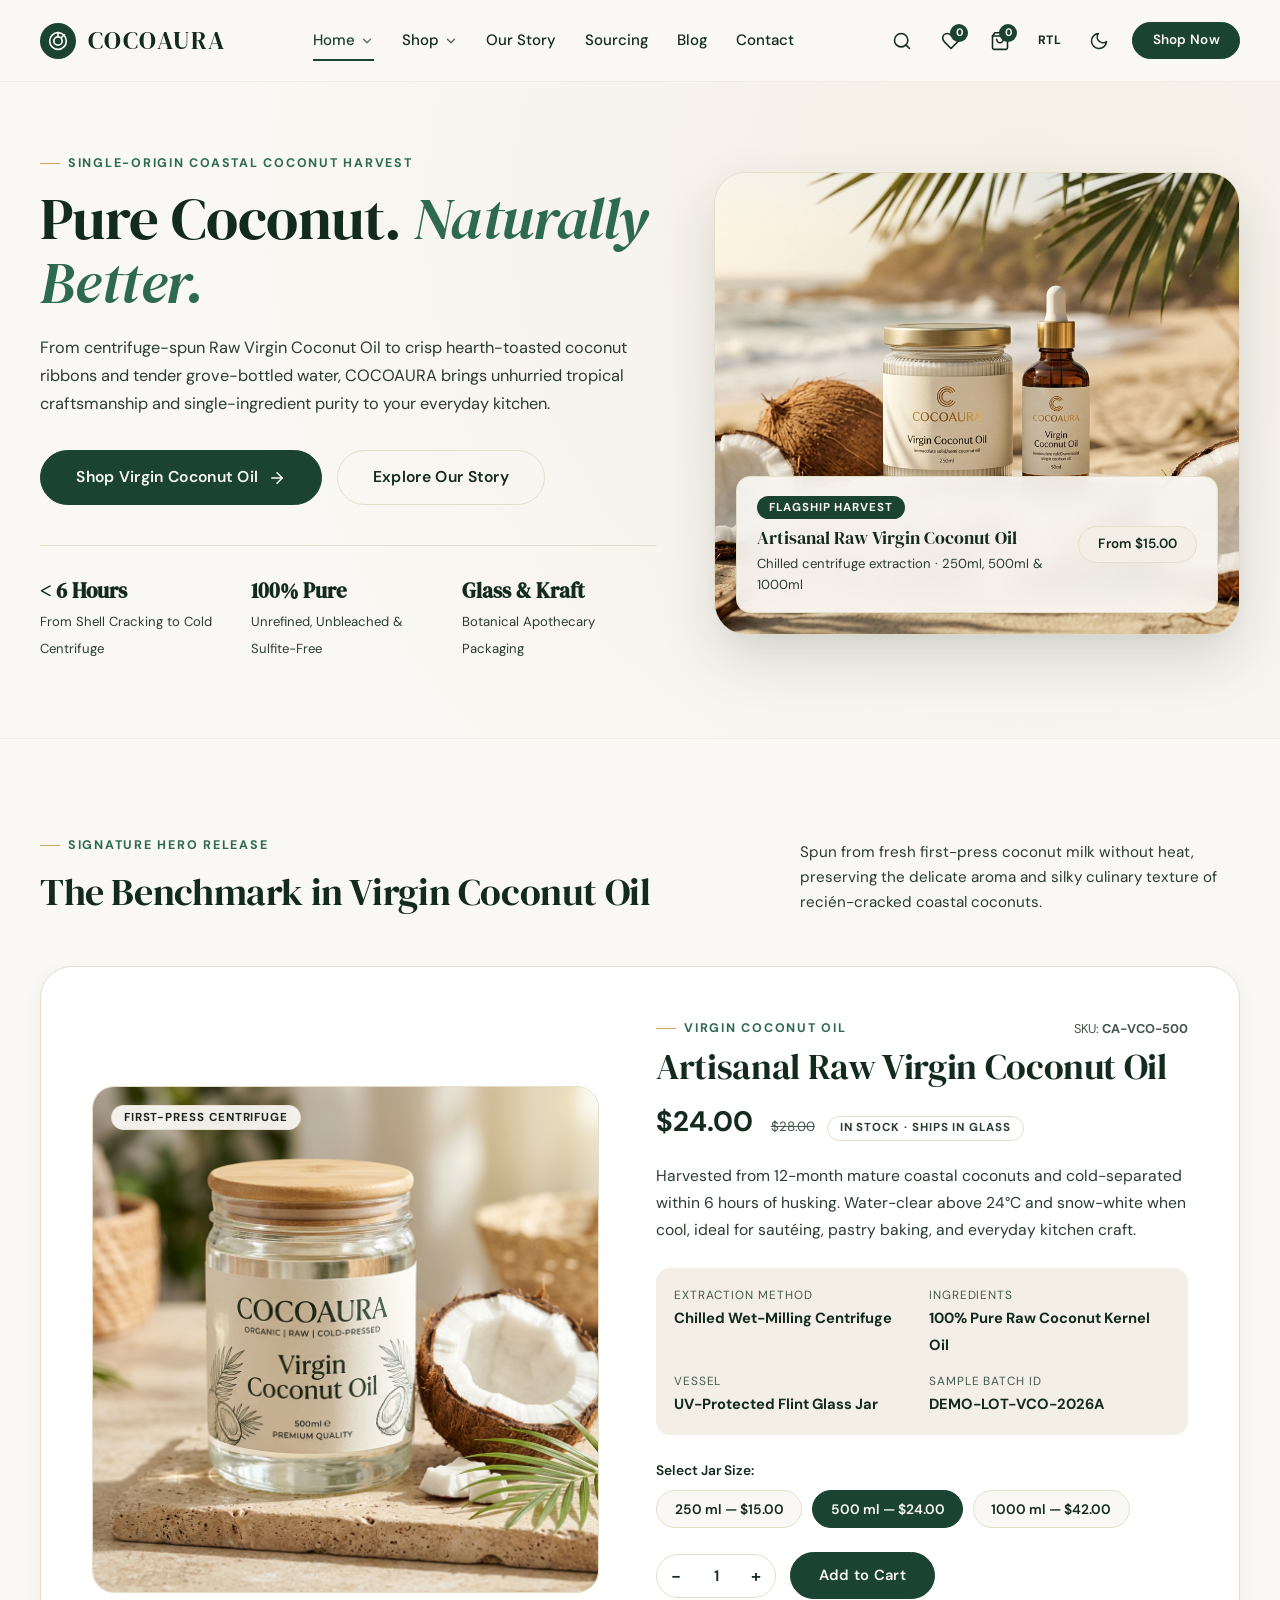
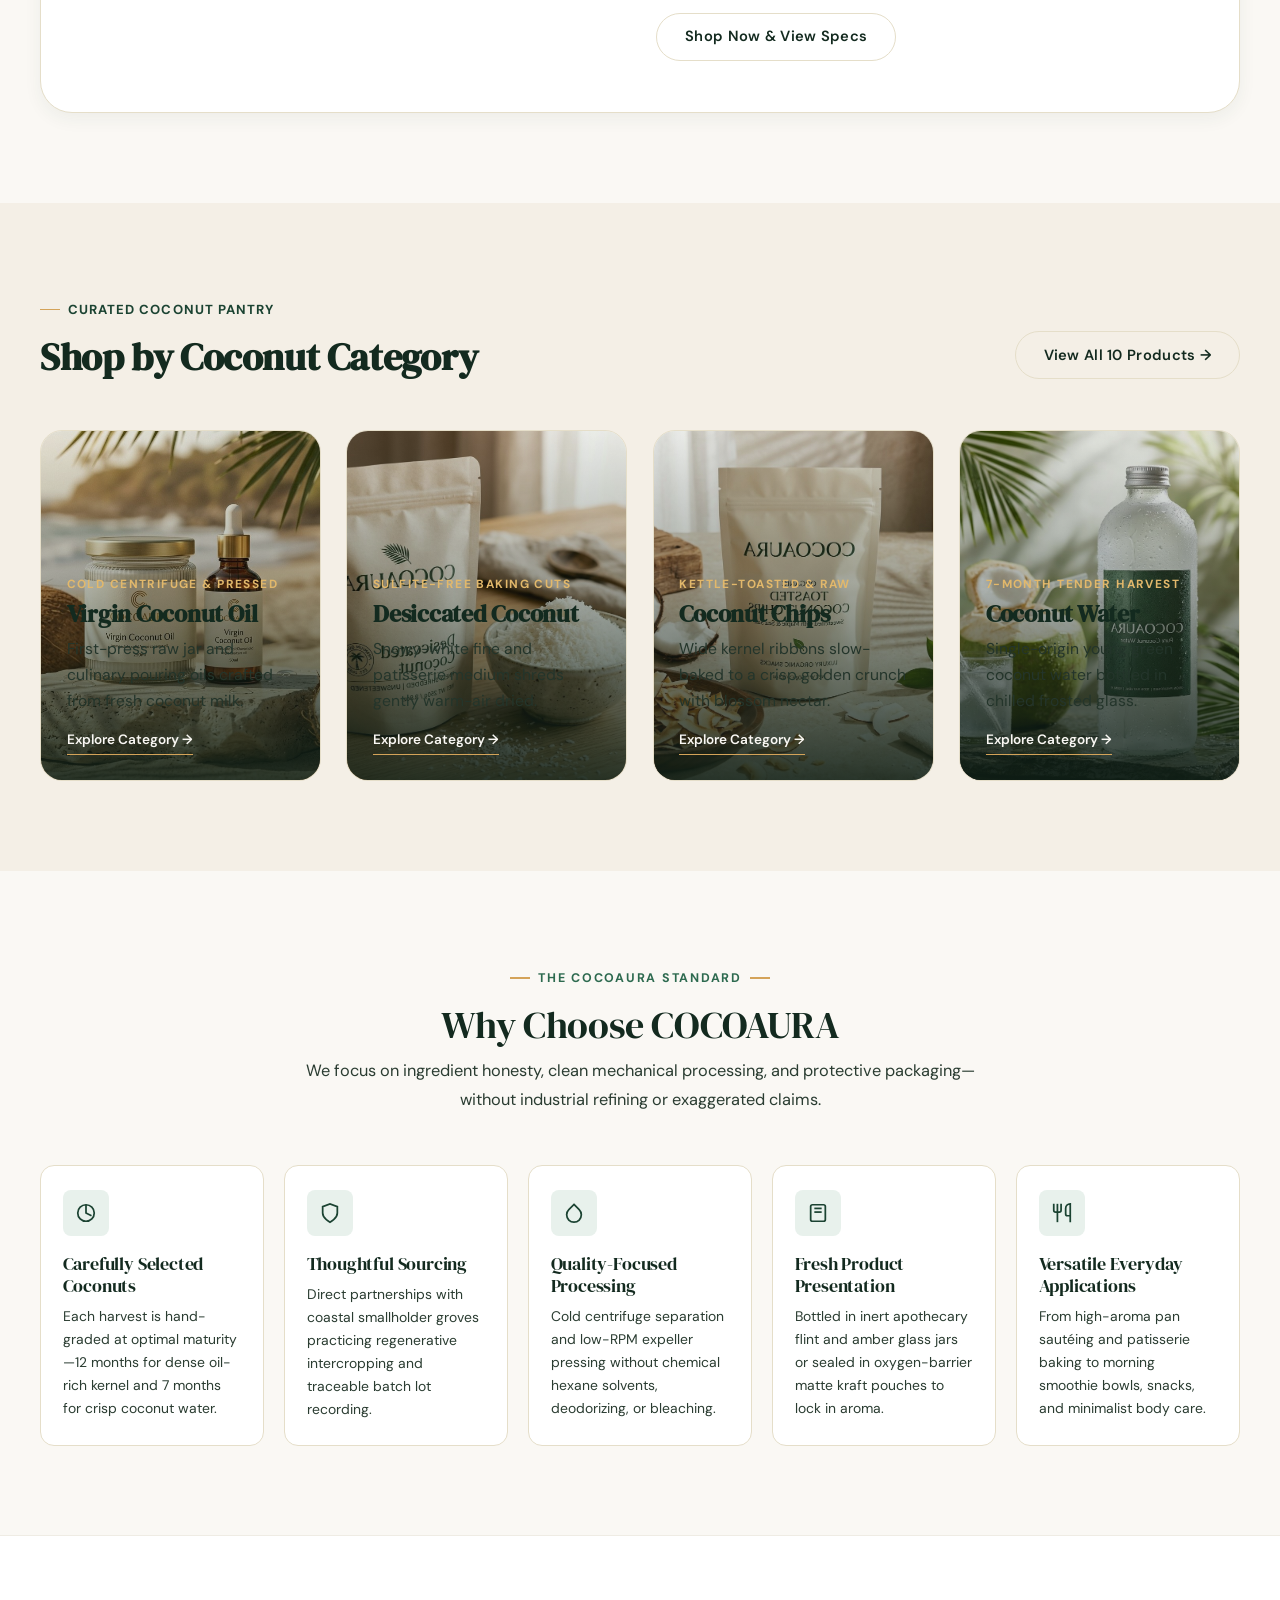
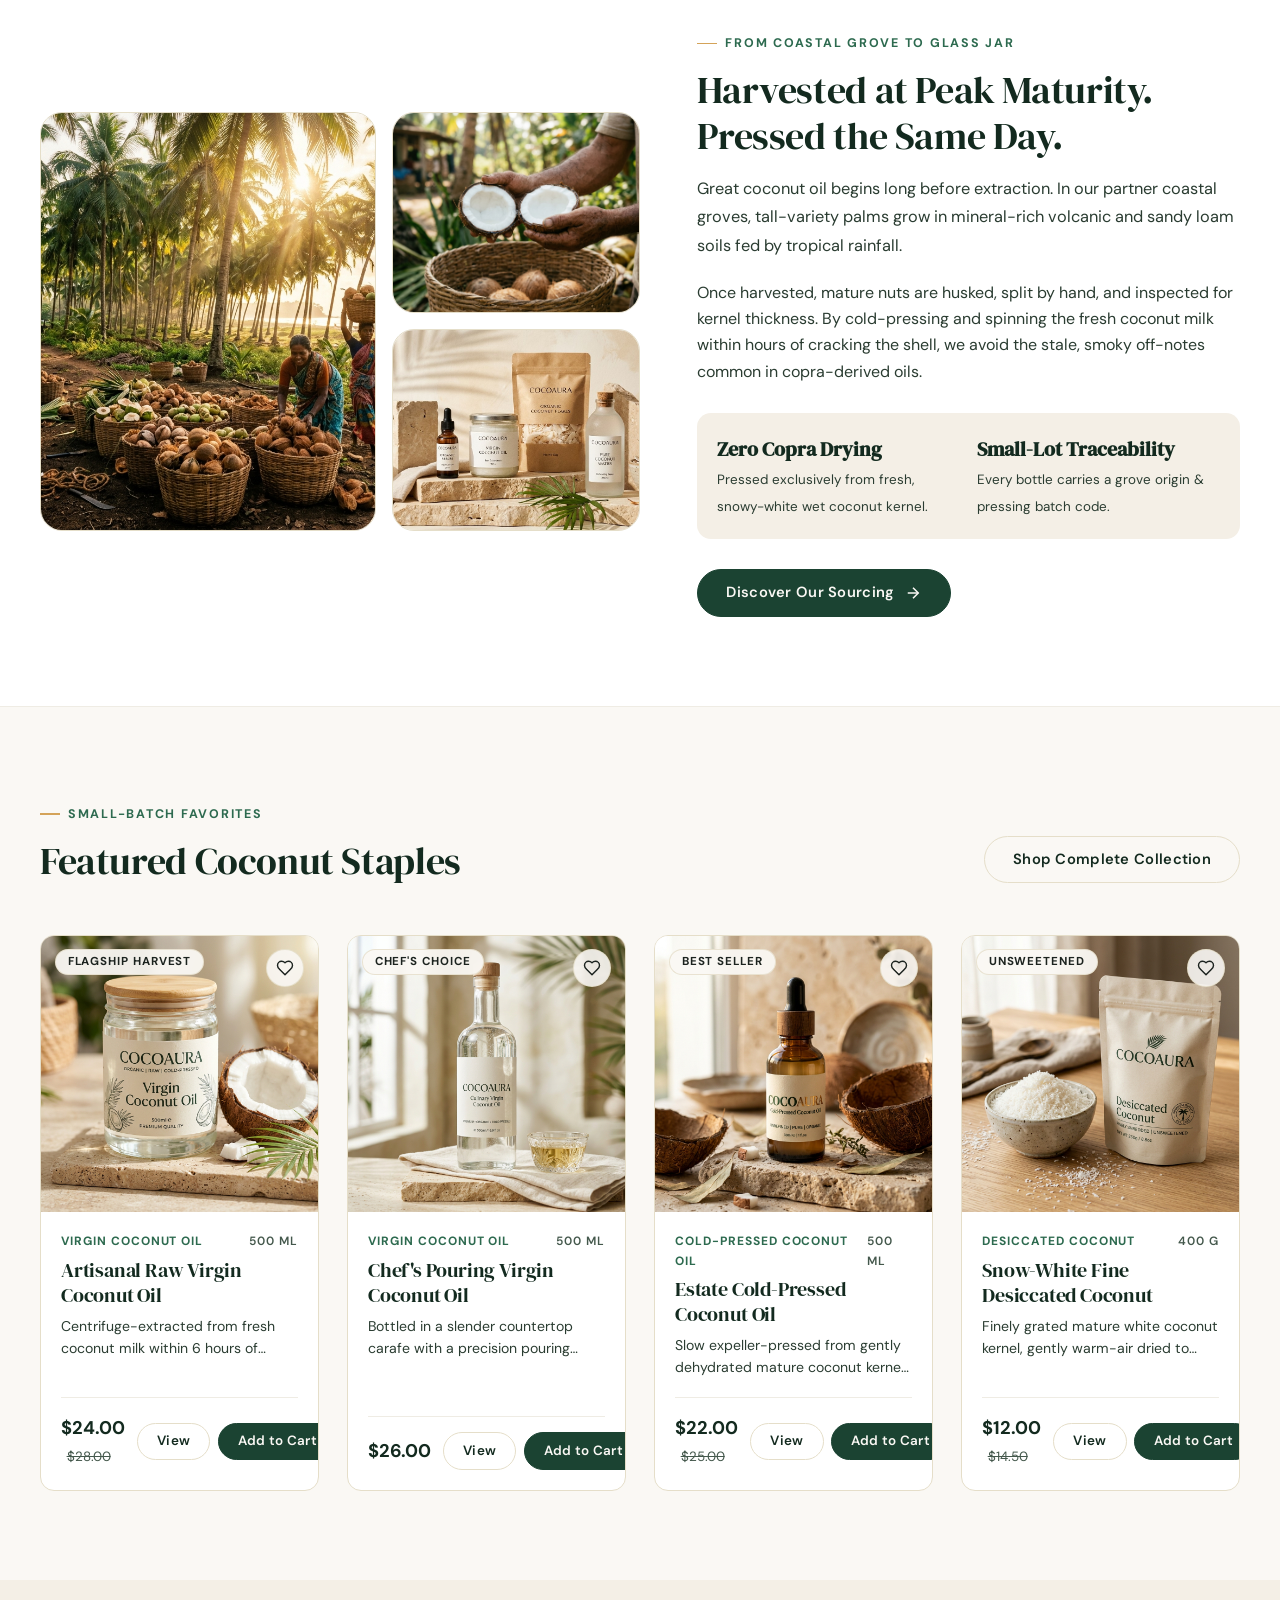
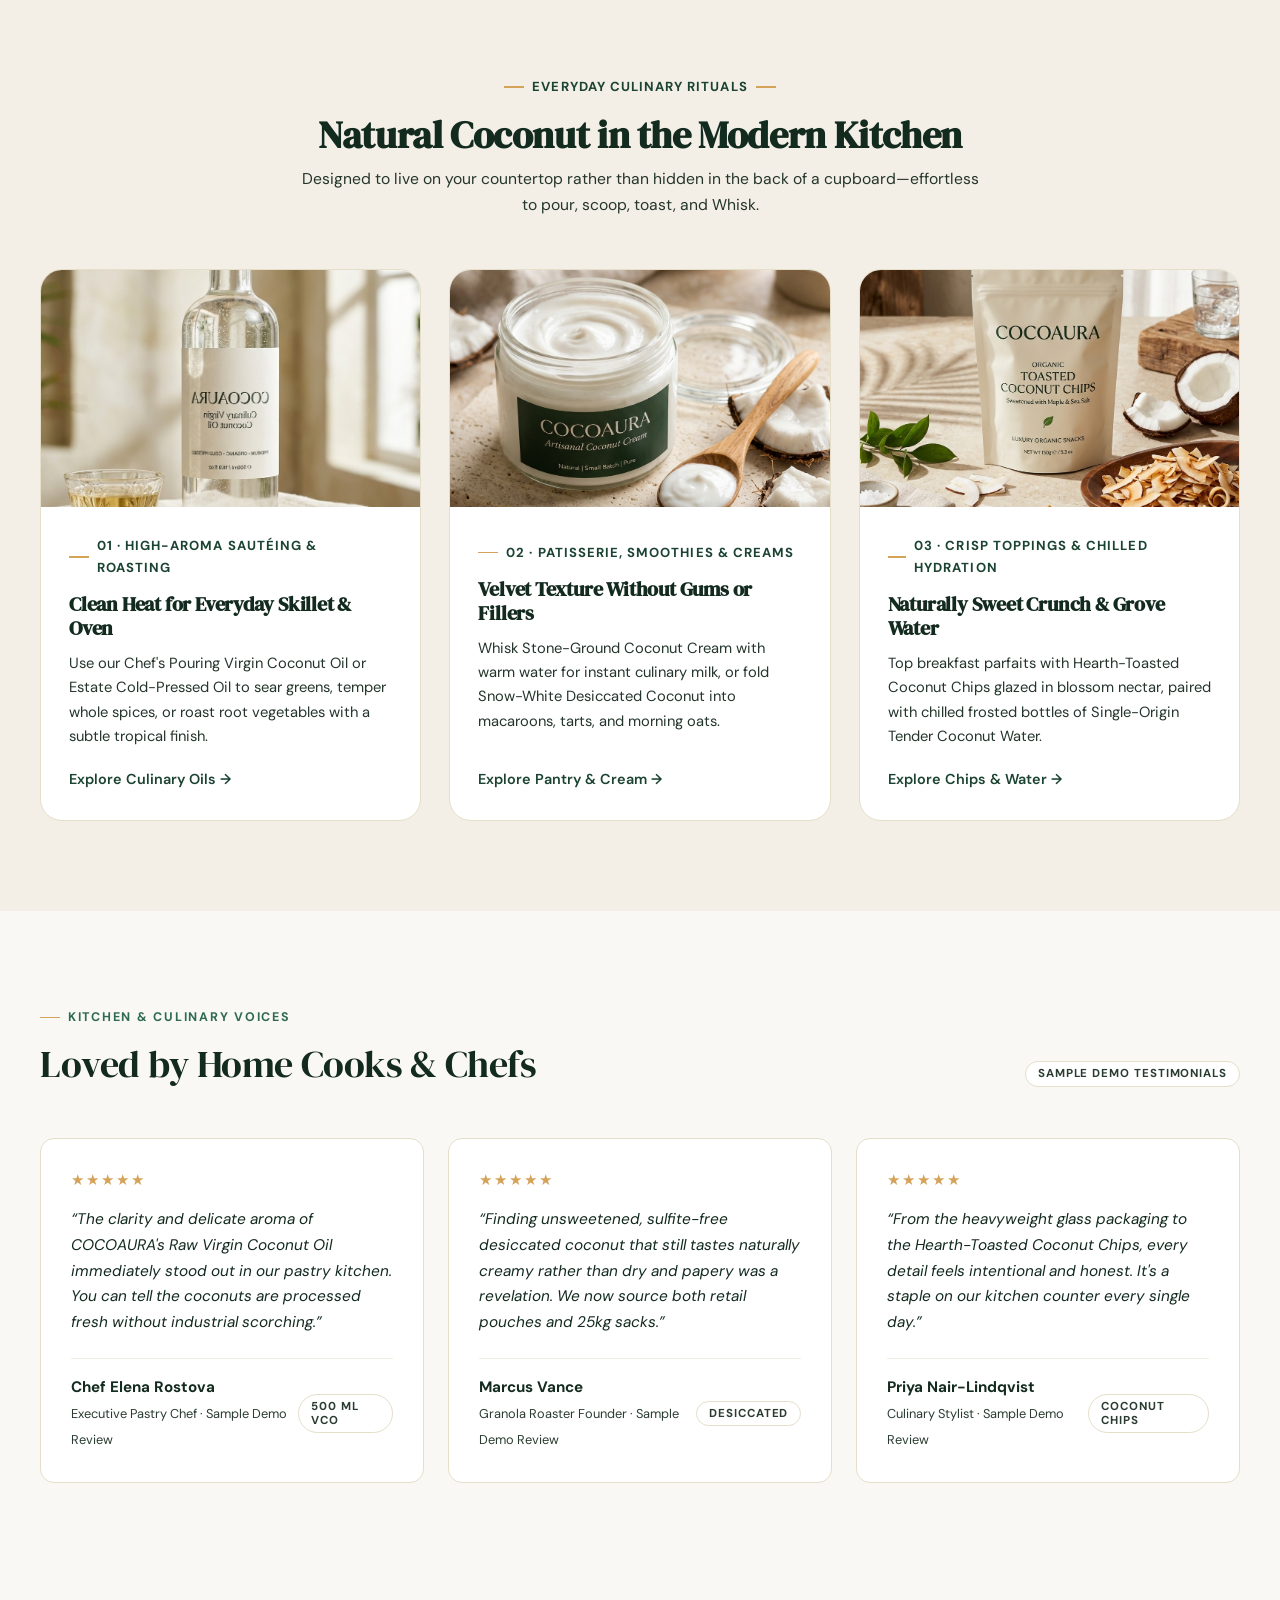
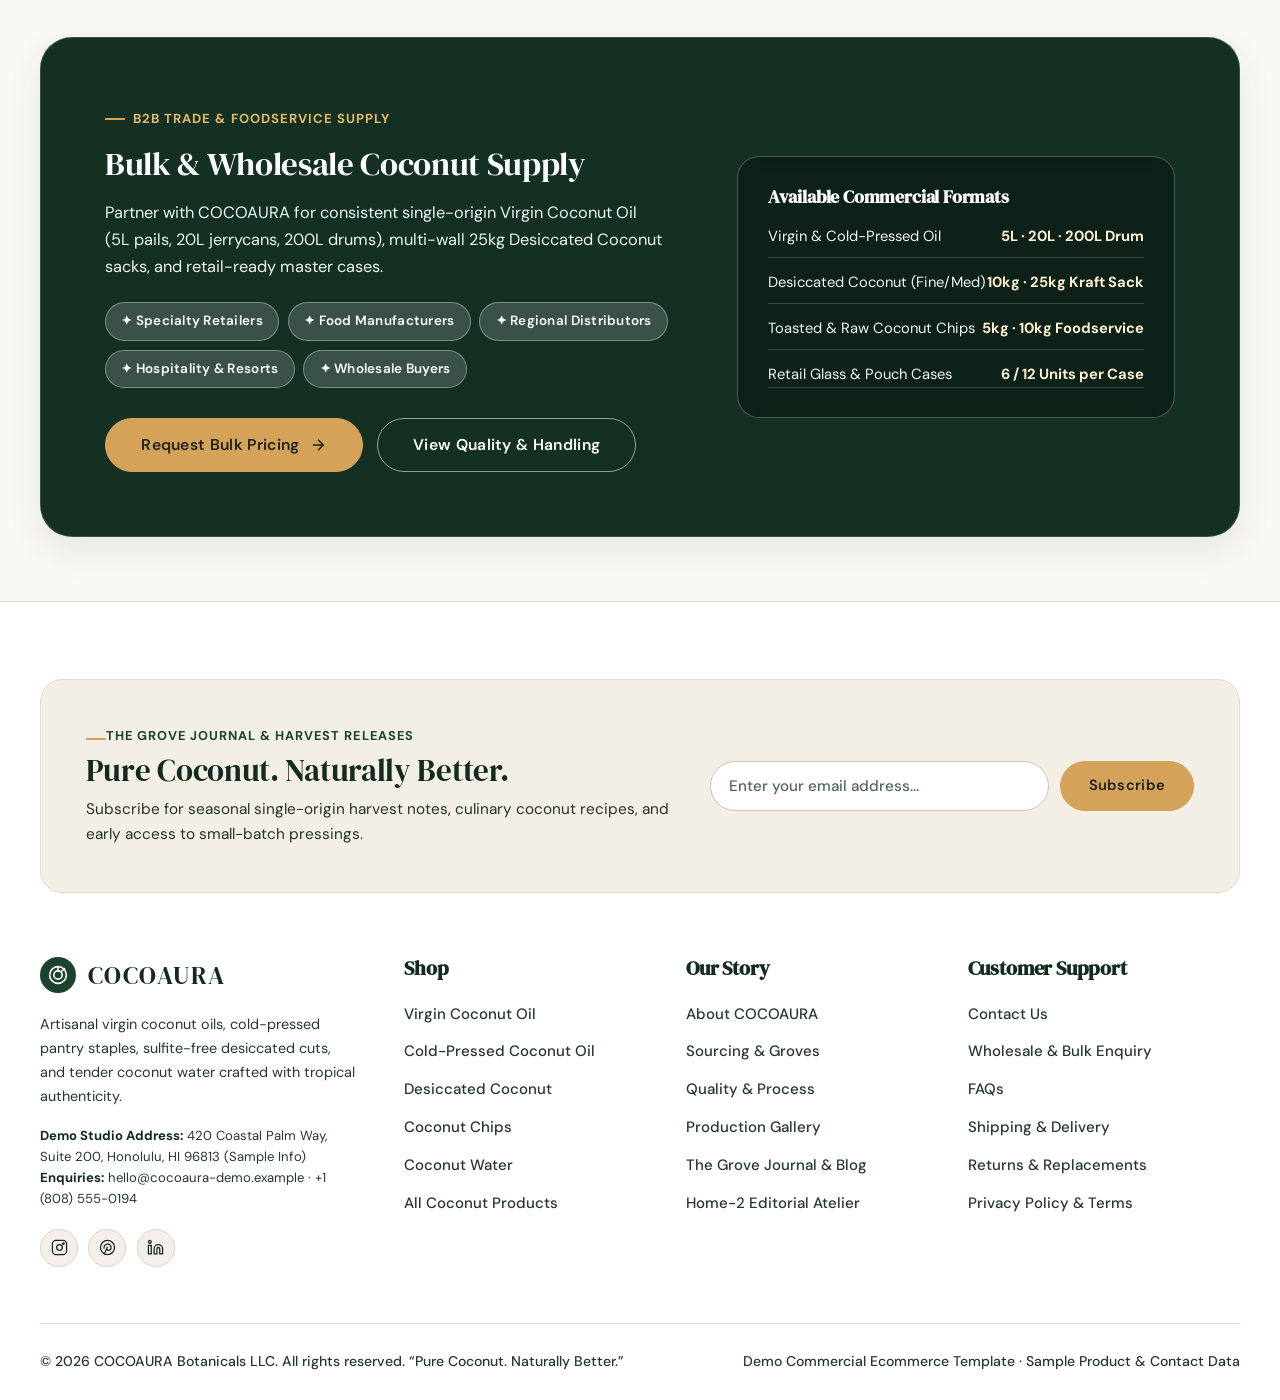
==== index.html @ 1b48e4e5 "Your commit message" ====
<!DOCTYPE html>
<html lang="en" data-theme="light">
<head>
  <meta charset="UTF-8">
  <meta name="viewport" content="width=device-width, initial-scale=1.0">
  <title>COCOAURA — Pure Coconut. Naturally Better. | Virgin Coconut Oil &amp; Pantry Staples</title>
  <meta name="description" content="COCOAURA crafts single-origin Virgin Coconut Oil, Cold-Pressed Coconut Oil, Sulfite-Free Desiccated Coconut, Hearth-Toasted Coconut Chips, and Tender Coconut Water.">
  <link rel="preconnect" href="https://fonts.googleapis.com">
  <link rel="preconnect" href="https://fonts.gstatic.com" crossorigin>
  <link href="https://fonts.googleapis.com/css2?family=DM+Sans:ital,opsz,wght@0,9..40,400;0,9..40,500;0,9..40,600;0,9..40,700;1,9..40,400&family=DM+Serif+Display:ital@0;1&display=swap" rel="stylesheet">
  <link rel="icon" type="image/svg+xml" href="assets/images/favicon.svg">
  <link rel="alternate icon" href="favicon.svg">
  <link rel="stylesheet" href="assets/css/styles.css">
</head>
<body>
  <!-- Global Header & Mandatory Navbar -->
  <div id="site-header-mount"></div>

  <main>
    <!-- 1. HERO SECTION -->
    <section class="hero-main" aria-label="Brand Introduction">
      <div class="container hero-main-grid">
        <div class="hero-content">
          <span class="eyebrow">Single-Origin Coastal Coconut Harvest</span>
          <h1 class="display-xl hero-title">Pure Coconut. <em>Naturally Better.</em></h1>
          <p class="lead-text">
            From centrifuge-spun Raw Virgin Coconut Oil to crisp hearth-toasted coconut ribbons and tender grove-bottled water, COCOAURA brings unhurried tropical craftsmanship and single-ingredient purity to your everyday kitchen.
          </p>
          <div class="hero-actions">
            <a href="product-details.html?id=vco-raw-glass" class="btn btn-primary btn-lg">
              <span>Shop Virgin Coconut Oil</span>
              <svg class="icon-arrow" viewBox="0 0 24 24" fill="none" stroke="currentColor" stroke-width="2" stroke-linecap="round" stroke-linejoin="round"><path d="M5 12h14"/><path d="m12 5 7 7-7 7"/></svg>
            </a>
            <a href="our-story.html" class="btn btn-outline btn-lg">Explore Our Story</a>
          </div>

          <div class="hero-trust-row">
            <div class="hero-trust-item">
              <strong>&lt; 6 Hours</strong>
              <span>From Shell Cracking to Cold Centrifuge</span>
            </div>
            <div class="hero-trust-item">
              <strong>100% Pure</strong>
              <span>Unrefined, Unbleached &amp; Sulfite-Free</span>
            </div>
            <div class="hero-trust-item">
              <strong>Glass &amp; Kraft</strong>
              <span>Botanical Apothecary Packaging</span>
            </div>
          </div>
        </div>

        <div class="hero-visual">
          <div class="hero-image-frame">
            <img src="assets/images/hero-main.jpg" alt="COCOAURA Virgin Coconut Oil in glass jar on warm travertine stone with fresh split coconuts in tropical sunlight" width="760" height="670">
          </div>
          <div class="hero-floating-card">
            <div>
              <span class="badge badge-primary" style="margin-bottom:0.25rem;">Flagship Harvest</span>
              <div style="font-family:var(--font-heading); font-size:1.12rem; color:var(--color-text);">Artisanal Raw Virgin Coconut Oil</div>
              <div style="font-size:0.82rem; color:var(--color-text-muted);">Chilled centrifuge extraction · 250ml, 500ml &amp; 1000ml</div>
            </div>
            <a href="product-details.html?id=vco-raw-glass" class="btn btn-secondary btn-sm">From $15.00</a>
          </div>
        </div>
      </div>
    </section>

    <!-- 2. FEATURED PRODUCT — VIRGIN COCONUT OIL HERO SPOTLIGHT -->
    <section class="section-padding" aria-labelledby="spotlight-heading">
      <div class="container">
        <div class="section-header split">
          <div>
            <span class="eyebrow">Signature Hero Release</span>
            <h2 class="heading-xl" id="spotlight-heading">The Benchmark in Virgin Coconut Oil</h2>
          </div>
          <p style="max-width:440px; color:var(--color-text-muted); font-size:0.95rem;">
            Spun from fresh first-press coconut milk without heat, preserving the delicate aroma and silky culinary texture of recién-cracked coastal coconuts.
          </p>
        </div>

        <div class="spotlight-card" id="vco-hero-spotlight">
          <div class="spotlight-media">
            <img src="assets/images/product-vco-jar.jpg" alt="COCOAURA Artisanal Raw Virgin Coconut Oil in wide-mouth glass jar beside fresh white coconut meat" width="620" height="620" loading="lazy">
            <span class="badge badge-cream" style="position:absolute; top:1.1rem; left:1.1rem;">First-Press Centrifuge</span>
          </div>

          <div>
            <div style="display:flex; align-items:center; justify-content:space-between; gap:0.75rem; margin-bottom:0.5rem;">
              <span class="eyebrow" style="margin:0;">Virgin Coconut Oil</span>
              <span style="font-size:0.8rem; color:var(--color-text-light);">SKU: <strong data-spotlight-sku>CA-VCO-500</strong></span>
            </div>

            <h3 class="display-lg" style="font-size:clamp(1.75rem, 2.8vw, 2.45rem); margin-bottom:0.75rem;">
              <a href="product-details.html?id=vco-raw-glass">Artisanal Raw Virgin Coconut Oil</a>
            </h3>

            <div style="display:flex; align-items:baseline; gap:0.75rem; margin-bottom:1.1rem;">
              <span class="heading-lg" data-spotlight-price style="font-family:var(--font-body); font-weight:700;">$24.00</span>
              <span class="product-price-compare">$28.00</span>
              <span class="badge badge-outline">In Stock · Ships in Glass</span>
            </div>

            <p class="lead-text" style="font-size:0.98rem; margin-bottom:1.25rem;">
              Harvested from 12-month mature coastal coconuts and cold-separated within 6 hours of husking. Water-clear above 24°C and snow-white when cool, ideal for sautéing, pastry baking, and everyday kitchen craft.
            </p>

            <div class="spotlight-specs">
              <div class="spotlight-spec-item">
                <span>Extraction Method</span>
                <strong>Chilled Wet-Milling Centrifuge</strong>
              </div>
              <div class="spotlight-spec-item">
                <span>Ingredients</span>
                <strong>100% Pure Raw Coconut Kernel Oil</strong>
              </div>
              <div class="spotlight-spec-item">
                <span>Vessel</span>
                <strong>UV-Protected Flint Glass Jar</strong>
              </div>
              <div class="spotlight-spec-item">
                <span>Sample Batch ID</span>
                <strong>DEMO-LOT-VCO-2026A</strong>
              </div>
            </div>

            <!-- Size Options -->
            <div style="margin-bottom:1.5rem;">
              <span class="form-label" style="display:block; margin-bottom:0.45rem;">Select Jar Size:</span>
              <div class="size-pills">
                <button type="button" class="size-pill" data-spotlight-size="250 ml" data-price="15.00" data-sku="CA-VCO-250">250 ml — $15.00</button>
                <button type="button" class="size-pill active" data-spotlight-size="500 ml" data-price="24.00" data-sku="CA-VCO-500">500 ml — $24.00</button>
                <button type="button" class="size-pill" data-spotlight-size="1000 ml" data-price="42.00" data-sku="CA-VCO-1000">1000 ml — $42.00</button>
              </div>
            </div>

            <!-- Quantity & CTAs -->
            <div style="display:flex; flex-wrap:wrap; align-items:center; gap:0.85rem;">
              <div class="qty-control" aria-label="Quantity selector">
                <button type="button" class="qty-btn" data-spotlight-qty-dec aria-label="Decrease quantity">−</button>
                <input type="number" class="qty-input" data-spotlight-qty value="1" min="1" max="99" aria-label="Quantity">
                <button type="button" class="qty-btn" data-spotlight-qty-inc aria-label="Increase quantity">+</button>
              </div>

              <button type="button" class="btn btn-primary" data-spotlight-add>
                Add to Cart
              </button>

              <a href="product-details.html?id=vco-raw-glass" class="btn btn-outline">
                Shop Now &amp; View Specs
              </a>
            </div>
          </div>
        </div>
      </div>
    </section>

    <!-- 3. SHOP BY CATEGORY -->
    <section class="section-padding bg-secondary" aria-labelledby="categories-heading">
      <div class="container">
        <div class="section-header split">
          <div>
            <span class="eyebrow">Curated Coconut Pantry</span>
            <h2 class="heading-xl" id="categories-heading">Shop by Coconut Category</h2>
          </div>
          <a href="shop.html" class="btn btn-outline">View All 10 Products →</a>
        </div>

        <div class="category-grid">
          <a href="shop.html?category=Virgin+Coconut+Oil" class="category-card">
            <img src="assets/images/cat-vco.jpg" alt="Virgin Coconut Oil category" loading="lazy" width="420" height="525">
            <span class="category-card-tag">Cold Centrifuge &amp; Pressed</span>
            <h3 class="category-card-title">Virgin Coconut Oil</h3>
            <p class="category-card-desc">First-press raw jar and culinary pouring oils crafted from fresh coconut milk.</p>
            <span class="category-card-link">Explore Category →</span>
          </a>

          <a href="shop.html?category=Desiccated+Coconut" class="category-card">
            <img src="assets/images/cat-desiccated.jpg" alt="Desiccated Coconut category" loading="lazy" width="420" height="525">
            <span class="category-card-tag">Sulfite-Free Baking Cuts</span>
            <h3 class="category-card-title">Desiccated Coconut</h3>
            <p class="category-card-desc">Snowy-white fine and patisserie medium shreds gently warm-air dried.</p>
            <span class="category-card-link">Explore Category →</span>
          </a>

          <a href="shop.html?category=Coconut+Chips" class="category-card">
            <img src="assets/images/cat-chips.jpg" alt="Coconut Chips category" loading="lazy" width="420" height="525">
            <span class="category-card-tag">Kettle-Toasted &amp; Raw</span>
            <h3 class="category-card-title">Coconut Chips</h3>
            <p class="category-card-desc">Wide kernel ribbons slow-baked to a crisp golden crunch with blossom nectar.</p>
            <span class="category-card-link">Explore Category →</span>
          </a>

          <a href="shop.html?category=Coconut+Water" class="category-card">
            <img src="assets/images/cat-water.jpg" alt="Coconut Water category" loading="lazy" width="420" height="525">
            <span class="category-card-tag">7-Month Tender Harvest</span>
            <h3 class="category-card-title">Coconut Water</h3>
            <p class="category-card-desc">Single-origin young green coconut water bottled in chilled frosted glass.</p>
            <span class="category-card-link">Explore Category →</span>
          </a>
        </div>
      </div>
    </section>

    <!-- 4. WHY CHOOSE COCOAURA -->
    <section class="section-padding" aria-labelledby="why-heading">
      <div class="container">
        <div class="section-header center">
          <span class="eyebrow">The COCOAURA Standard</span>
          <h2 class="heading-xl" id="why-heading">Why Choose COCOAURA</h2>
          <p class="lead-text" style="margin-top:0.65rem;">
            We focus on ingredient honesty, clean mechanical processing, and protective packaging—without industrial refining or exaggerated claims.
          </p>
        </div>

        <div class="pillars-grid">
          <article class="pillar-card">
            <div class="pillar-icon" aria-hidden="true">
              <svg width="22" height="22" viewBox="0 0 24 24" fill="none" stroke="currentColor" stroke-width="1.9"><circle cx="12" cy="12" r="9"/><path d="M12 3v9l6 3"/></svg>
            </div>
            <h3>Carefully Selected Coconuts</h3>
            <p>Each harvest is hand-graded at optimal maturity—12 months for dense oil-rich kernel and 7 months for crisp coconut water.</p>
          </article>

          <article class="pillar-card">
            <div class="pillar-icon" aria-hidden="true">
              <svg width="22" height="22" viewBox="0 0 24 24" fill="none" stroke="currentColor" stroke-width="1.9"><path d="M12 22s8-4 8-10V5l-8-3-8 3v7c0 6 8 10 8 10z"/></svg>
            </div>
            <h3>Thoughtful Sourcing</h3>
            <p>Direct partnerships with coastal smallholder groves practicing regenerative intercropping and traceable batch lot recording.</p>
          </article>

          <article class="pillar-card">
            <div class="pillar-icon" aria-hidden="true">
              <svg width="22" height="22" viewBox="0 0 24 24" fill="none" stroke="currentColor" stroke-width="1.9"><path d="M12 2.69l5.66 5.66a8 8 0 1 1-11.31 0z"/></svg>
            </div>
            <h3>Quality-Focused Processing</h3>
            <p>Cold centrifuge separation and low-RPM expeller pressing without chemical hexane solvents, deodorizing, or bleaching.</p>
          </article>

          <article class="pillar-card">
            <div class="pillar-icon" aria-hidden="true">
              <svg width="22" height="22" viewBox="0 0 24 24" fill="none" stroke="currentColor" stroke-width="1.9"><rect x="4" y="3" width="16" height="18" rx="2"/><path d="M8 7h8"/><path d="M8 11h8"/></svg>
            </div>
            <h3>Fresh Product Presentation</h3>
            <p>Bottled in inert apothecary flint and amber glass jars or sealed in oxygen-barrier matte kraft pouches to lock in aroma.</p>
          </article>

          <article class="pillar-card">
            <div class="pillar-icon" aria-hidden="true">
              <svg width="22" height="22" viewBox="0 0 24 24" fill="none" stroke="currentColor" stroke-width="1.9"><path d="M3 2v7c0 1.1.9 2 2 2h4a2 2 0 0 0 2-2V2"/><path d="M7 2v20"/><path d="M21 15V2v0a5 5 0 0 0-5 5v6c0 1.1.9 2 2 2h3Zm0 0v7"/></svg>
            </div>
            <h3>Versatile Everyday Applications</h3>
            <p>From high-aroma pan sautéing and patisserie baking to morning smoothie bowls, snacks, and minimalist body care.</p>
          </article>
        </div>
      </div>
    </section>

    <!-- 5. OUR SOURCING STORY -->
    <section class="section-padding bg-surface" style="border-top:1px solid var(--color-border-subtle); border-bottom:1px solid var(--color-border-subtle);" aria-labelledby="sourcing-story-heading">
      <div class="container story-split">
        <div class="story-collage">
          <div class="story-collage-main">
            <img src="assets/images/sourcing-plantation.jpg" alt="Coastal coconut plantation at golden hour with freshly harvested coconuts in woven baskets" loading="lazy" width="520" height="650">
          </div>
          <div class="story-collage-side">
            <div class="collage-box">
              <img src="assets/images/process-selection.jpg" alt="Artisan hands inspecting freshly cracked mature white coconut meat" loading="lazy" width="380" height="310">
            </div>
            <div class="collage-box">
              <img src="assets/images/process-extraction.jpg" alt="Small-batch coconut oil bottling and quality inspection" loading="lazy" width="380" height="310">
            </div>
          </div>
        </div>

        <div>
          <span class="eyebrow">From Coastal Grove to Glass Jar</span>
          <h2 class="heading-xl" id="sourcing-story-heading" style="margin-bottom:1.1rem;">Harvested at Peak Maturity. Pressed the Same Day.</h2>
          <p class="lead-text" style="margin-bottom:1.25rem;">
            Great coconut oil begins long before extraction. In our partner coastal groves, tall-variety palms grow in mineral-rich volcanic and sandy loam soils fed by tropical rainfall.
          </p>
          <p style="color:var(--color-text-muted); margin-bottom:1.75rem;">
            Once harvested, mature nuts are husked, split by hand, and inspected for kernel thickness. By cold-pressing and spinning the fresh coconut milk within hours of cracking the shell, we avoid the stale, smoky off-notes common in copra-derived oils.
          </p>

          <div style="display:grid; grid-template-columns:1fr 1fr; gap:1rem; padding:1.25rem; background:var(--color-secondary); border-radius:var(--radius-md); margin-bottom:1.85rem;">
            <div>
              <strong style="display:block; font-family:var(--font-heading); font-size:1.25rem;">Zero Copra Drying</strong>
              <span style="font-size:0.84rem; color:var(--color-text-muted);">Pressed exclusively from fresh, snowy-white wet coconut kernel.</span>
            </div>
            <div>
              <strong style="display:block; font-family:var(--font-heading); font-size:1.25rem;">Small-Lot Traceability</strong>
              <span style="font-size:0.84rem; color:var(--color-text-muted);">Every bottle carries a grove origin &amp; pressing batch code.</span>
            </div>
          </div>

          <a href="sourcing.html" class="btn btn-primary">
            <span>Discover Our Sourcing</span>
            <svg class="icon-arrow" viewBox="0 0 24 24" fill="none" stroke="currentColor" stroke-width="2"><path d="M5 12h14"/><path d="m12 5 7 7-7 7"/></svg>
          </a>
        </div>
      </div>
    </section>

    <!-- 6. FEATURED PRODUCTS -->
    <section class="section-padding" aria-labelledby="featured-products-heading">
      <div class="container">
        <div class="section-header split">
          <div>
            <span class="eyebrow">Small-Batch Favorites</span>
            <h2 class="heading-xl" id="featured-products-heading">Featured Coconut Staples</h2>
          </div>
          <a href="shop.html" class="btn btn-outline">Shop Complete Collection</a>
        </div>

        <div class="products-grid" id="home-featured-products"></div>
      </div>
    </section>

    <!-- 7. NATURAL COCONUT LIFESTYLE SECTION -->
    <section class="section-padding bg-secondary" aria-labelledby="lifestyle-heading">
      <div class="container">
        <div class="section-header center">
          <span class="eyebrow">Everyday Culinary Rituals</span>
          <h2 class="heading-xl" id="lifestyle-heading">Natural Coconut in the Modern Kitchen</h2>
          <p class="lead-text" style="margin-top:0.6rem;">
            Designed to live on your countertop rather than hidden in the back of a cupboard—effortless to pour, scoop, toast, and Whisk.
          </p>
        </div>

        <div class="lifestyle-grid" style="display:grid; grid-template-columns: repeat(auto-fit, minmax(300px, 1fr)); gap:1.75rem;">
          <article style="background:var(--color-surface); border:1px solid var(--color-border); border-radius:var(--radius-lg); overflow:hidden; display:flex; flex-direction:column;">
            <div style="aspect-ratio:16/10; overflow:hidden;">
              <img src="assets/images/lifestyle-pouring.jpg" alt="Pouring crystal clear virgin coconut oil in a sunlit kitchen" loading="lazy" style="width:100%; height:100%; object-fit:cover;">
            </div>
            <div style="padding:1.75rem; flex:1; display:flex; flex-direction:column; justify-content:space-between;">
              <div>
                <span class="eyebrow">01 · High-Aroma Sautéing &amp; Roasting</span>
                <h3 class="heading-md" style="margin-bottom:0.65rem;">Clean Heat for Everyday Skillet &amp; Oven</h3>
                <p style="color:var(--color-text-muted); font-size:0.92rem; margin-bottom:1.25rem;">
                  Use our Chef's Pouring Virgin Coconut Oil or Estate Cold-Pressed Oil to sear greens, temper whole spices, or roast root vegetables with a subtle tropical finish.
                </p>
              </div>
              <a href="product-details.html?id=vco-culinary-pour" style="font-weight:600; color:var(--color-primary); font-size:0.9rem;">Explore Culinary Oils →</a>
            </div>
          </article>

          <article style="background:var(--color-surface); border:1px solid var(--color-border); border-radius:var(--radius-lg); overflow:hidden; display:flex; flex-direction:column;">
            <div style="aspect-ratio:16/10; overflow:hidden;">
              <img src="assets/images/product-cream.jpg" alt="Stone-ground artisanal coconut cream swirled in glass jar with wooden spoon" loading="lazy" style="width:100%; height:100%; object-fit:cover;">
            </div>
            <div style="padding:1.75rem; flex:1; display:flex; flex-direction:column; justify-content:space-between;">
              <div>
                <span class="eyebrow">02 · Patisserie, Smoothies &amp; Creams</span>
                <h3 class="heading-md" style="margin-bottom:0.65rem;">Velvet Texture Without Gums or Fillers</h3>
                <p style="color:var(--color-text-muted); font-size:0.92rem; margin-bottom:1.25rem;">
                  Whisk Stone-Ground Coconut Cream with warm water for instant culinary milk, or fold Snow-White Desiccated Coconut into macaroons, tarts, and morning oats.
                </p>
              </div>
              <a href="product-details.html?id=cream-velvet-jar" style="font-weight:600; color:var(--color-primary); font-size:0.9rem;">Explore Pantry &amp; Cream →</a>
            </div>
          </article>

          <article style="background:var(--color-surface); border:1px solid var(--color-border); border-radius:var(--radius-lg); overflow:hidden; display:flex; flex-direction:column;">
            <div style="aspect-ratio:16/10; overflow:hidden;">
              <img src="assets/images/product-chips.jpg" alt="Hearth-toasted golden coconut chips on wooden board" loading="lazy" style="width:100%; height:100%; object-fit:cover;">
            </div>
            <div style="padding:1.75rem; flex:1; display:flex; flex-direction:column; justify-content:space-between;">
              <div>
                <span class="eyebrow">03 · Crisp Toppings &amp; Chilled Hydration</span>
                <h3 class="heading-md" style="margin-bottom:0.65rem;">Naturally Sweet Crunch &amp; Grove Water</h3>
                <p style="color:var(--color-text-muted); font-size:0.92rem; margin-bottom:1.25rem;">
                  Top breakfast parfaits with Hearth-Toasted Coconut Chips glazed in blossom nectar, paired with chilled frosted bottles of Single-Origin Tender Coconut Water.
                </p>
              </div>
              <a href="product-details.html?id=chips-golden-toasted" style="font-weight:600; color:var(--color-primary); font-size:0.9rem;">Explore Chips &amp; Water →</a>
            </div>
          </article>
        </div>
      </div>
    </section>

    <!-- 8. CUSTOMER TESTIMONIALS (DEMO CONTENT) -->
    <section class="section-padding" aria-labelledby="testimonials-heading">
      <div class="container">
        <div class="section-header split">
          <div>
            <span class="eyebrow">Kitchen &amp; Culinary Voices</span>
            <h2 class="heading-xl" id="testimonials-heading">Loved by Home Cooks &amp; Chefs</h2>
          </div>
          <span class="badge badge-outline">Sample Demo Testimonials</span>
        </div>

        <div class="testimonials-grid">
          <article class="testimonial-card">
            <div>
              <div class="testimonial-stars" aria-label="5 out of 5 stars">★★★★★</div>
              <p class="testimonial-quote" style="margin-top:0.85rem;">
                “The clarity and delicate aroma of COCOAURA's Raw Virgin Coconut Oil immediately stood out in our pastry kitchen. You can tell the coconuts are processed fresh without industrial scorching.”
              </p>
            </div>
            <div class="testimonial-author">
              <div>
                <strong style="display:block; font-size:0.95rem;">Chef Elena Rostova</strong>
                <span style="font-size:0.8rem; color:var(--color-text-muted);">Executive Pastry Chef · Sample Demo Review</span>
              </div>
              <span class="badge badge-outline">500 ml VCO</span>
            </div>
          </article>

          <article class="testimonial-card">
            <div>
              <div class="testimonial-stars" aria-label="5 out of 5 stars">★★★★★</div>
              <p class="testimonial-quote" style="margin-top:0.85rem;">
                “Finding unsweetened, sulfite-free desiccated coconut that still tastes naturally creamy rather than dry and papery was a revelation. We now source both retail pouches and 25kg sacks.”
              </p>
            </div>
            <div class="testimonial-author">
              <div>
                <strong style="display:block; font-size:0.95rem;">Marcus Vance</strong>
                <span style="font-size:0.8rem; color:var(--color-text-muted);">Granola Roaster Founder · Sample Demo Review</span>
              </div>
              <span class="badge badge-outline">Desiccated</span>
            </div>
          </article>

          <article class="testimonial-card">
            <div>
              <div class="testimonial-stars" aria-label="5 out of 5 stars">★★★★★</div>
              <p class="testimonial-quote" style="margin-top:0.85rem;">
                “From the heavyweight glass packaging to the Hearth-Toasted Coconut Chips, every detail feels intentional and honest. It's a staple on our kitchen counter every single day.”
              </p>
            </div>
            <div class="testimonial-author">
              <div>
                <strong style="display:block; font-size:0.95rem;">Priya Nair-Lindqvist</strong>
                <span style="font-size:0.8rem; color:var(--color-text-muted);">Culinary Stylist · Sample Demo Review</span>
              </div>
              <span class="badge badge-outline">Coconut Chips</span>
            </div>
          </article>
        </div>
      </div>
    </section>

    <!-- 9. BULK & WHOLESALE ENQUIRY BANNER -->
    <section class="section-padding-sm" aria-labelledby="bulk-heading">
      <div class="container">
        <div class="bulk-banner">
          <div>
            <span class="eyebrow" style="color:#E2B86B;">B2B Trade &amp; Foodservice Supply</span>
            <h2 class="heading-xl" id="bulk-heading" style="margin-bottom:0.85rem;">Bulk &amp; Wholesale Coconut Supply</h2>
            <p style="color:rgba(250, 248, 244, 0.85); font-size:1rem; max-width:560px;">
              Partner with COCOAURA for consistent single-origin Virgin Coconut Oil (5L pails, 20L jerrycans, 200L drums), multi-wall 25kg Desiccated Coconut sacks, and retail-ready master cases.
            </p>

            <div class="bulk-audiences" aria-label="Wholesale Partner Types">
              <span class="bulk-audience-chip">✦ Specialty Retailers</span>
              <span class="bulk-audience-chip">✦ Food Manufacturers</span>
              <span class="bulk-audience-chip">✦ Regional Distributors</span>
              <span class="bulk-audience-chip">✦ Hospitality &amp; Resorts</span>
              <span class="bulk-audience-chip">✦ Wholesale Buyers</span>
            </div>

            <div style="display:flex; flex-wrap:wrap; gap:0.85rem;">
              <a href="contact-bulk-enquiry.html#bulk-enquiry" class="btn btn-accent btn-lg">
                <span>Request Bulk Pricing</span>
                <svg class="icon-arrow" viewBox="0 0 24 24" fill="none" stroke="currentColor" stroke-width="2"><path d="M5 12h14"/><path d="m12 5 7 7-7 7"/></svg>
              </a>
              <a href="sourcing.html#quality-process" class="btn btn-outline btn-lg" style="color:#FAF8F4; border-color:rgba(255,255,255,0.3);">
                View Quality &amp; Handling
              </a>
            </div>
          </div>

          <div class="bulk-card-preview">
            <h3 class="heading-sm" style="color:#FAF8F4; margin-bottom:0.9rem;">Available Commercial Formats</h3>
            <ul style="display:flex; flex-direction:column; gap:0.75rem; font-size:0.9rem; color:rgba(250, 248, 244, 0.88);">
              <li style="display:flex; justify-content:space-between; border-bottom:1px solid rgba(255,255,255,0.12); padding-bottom:0.55rem;">
                <span>Virgin &amp; Cold-Pressed Oil</span>
                <strong>5L · 20L · 200L Drum</strong>
              </li>
              <li style="display:flex; justify-content:space-between; border-bottom:1px solid rgba(255,255,255,0.12); padding-bottom:0.55rem;">
                <span>Desiccated Coconut (Fine/Med)</span>
                <strong>10kg · 25kg Kraft Sack</strong>
              </li>
              <li style="display:flex; justify-content:space-between; border-bottom:1px solid rgba(255,255,255,0.12); padding-bottom:0.55rem;">
                <span>Toasted &amp; Raw Coconut Chips</span>
                <strong>5kg · 10kg Foodservice</strong>
              </li>
              <li style="display:flex; justify-content:space-between;">
                <span>Retail Glass &amp; Pouch Cases</span>
                <strong>6 / 12 Units per Case</strong>
              </li>
            </ul>
          </div>
        </div>
      </div>
    </section>
  </main>

  <!-- Global 4-Column Footer & Newsletter -->
  <div id="site-footer-mount"></div>

  <script src="assets/js/products.js"></script>
  <script src="assets/js/app.js"></script>
  <script src="assets/js/page-handlers.js"></script>
</body>
</html>
---- assets/css/styles.css ----
/* ==========================================================================
   COCOAURA — "Pure Coconut. Naturally Better."
   Premium Organic & Tropical Coconut Ecommerce Design System
   Typography: DM Serif Display & DM Sans
   ========================================================================== */

:root {
  /* Color Palette — Light Theme (Default) */
  --color-primary: #1B4332;          /* Deep Coconut Green */
  --color-primary-hover: #133224;    /* Deeper Forest Green */
  --color-primary-light: #E8F1EC;    /* Soft Botanical Tint */
  --color-secondary: #F4EFE6;        /* Warm Coconut Cream */
  --color-secondary-dark: #EAE1D3;   /* Richer Coconut Cream */
  --color-accent: #D4A359;           /* Muted Tropical Yellow / Gold */
  --color-accent-light: #F9F1E2;     /* Soft Sunlit Cream */
  --color-supporting: #2D6A4F;       /* Natural Palm Green */
  --color-bg: #FAF8F4;               /* Soft Ivory */
  --color-surface: #FFFFFF;          /* Warm White */
  --color-surface-elevated: #FDFCFA; /* Elevated Card Surface */
  --color-text: #132A1F;             /* Deep Earthy Charcoal / Forest Noir */
  --color-text-muted: #2A3C31;       /* High-contrast Botanical Charcoal (rich, legible) */
  --color-text-light: #44584C;       /* Crisp Label Text (sharp, readable) */
  --color-border: #E5DEC9;           /* Light Natural Beige */
  --color-border-subtle: #EFECE4;    /* Hairline Divider */
  --color-danger: #B83B2B;
  --color-danger-bg: #FDECE9;
  --color-success: #236343;
  --color-success-bg: #E6F3EC;
  --color-header-bg: rgba(250, 248, 244, 0.92);
  --color-header-solid: #FAF8F4;
  --color-overlay: rgba(20, 30, 24, 0.55);

  /* Typography */
  --font-heading: 'DM Serif Display', Georgia, serif;
  --font-body: 'DM Sans', -apple-system, BlinkMacSystemFont, sans-serif;

  /* Spacing & Sizing */
  --container-max: 1340px;
  --container-narrow: 1024px;
  --header-height: 82px;
  --radius-xs: 4px;
  --radius-sm: 8px;
  --radius-md: 14px;
  --radius-lg: 22px;
  --radius-xl: 32px;
  --radius-pill: 9999px;

  /* Shadows */
  --shadow-xs: 0 2px 6px rgba(27, 67, 50, 0.04);
  --shadow-sm: 0 6px 18px rgba(27, 67, 50, 0.06);
  --shadow-md: 0 14px 34px rgba(27, 67, 50, 0.09);
  --shadow-lg: 0 24px 56px rgba(20, 42, 32, 0.14);

  /* Transitions */
  --ease-out: cubic-bezier(0.22, 1, 0.36, 1);
  --transition-fast: 0.2s var(--ease-out);
  --transition-base: 0.35s var(--ease-out);
}

/* Dark Theme Variables */
[data-theme="dark"] {
  --color-primary: #40916C;          /* Luminous Palm Green for actions/accents */
  --color-primary-hover: #52B788;
  --color-primary-light: rgba(64, 145, 108, 0.16);
  --color-secondary: #1A241E;        /* Deep Coconut Husk Surface */
  --color-secondary-dark: #222F27;
  --color-accent: #E0B26B;           /* Warm Tropical Gold */
  --color-accent-light: rgba(224, 178, 107, 0.14);
  --color-supporting: #74C69D;
  --color-bg: #101713;               /* Deep Tropical Night Charcoal */
  --color-surface: #17201B;          /* Warm Dark Botanical Surface */
  --color-surface-elevated: #1E2A23;
  --color-text: #FAF8F4;             /* Crisp Coconut Ivory Text */
  --color-text-muted: #D5DFD8;       /* High-contrast Sage-Cream */
  --color-text-light: #B8C6BD;       /* High-contrast Label Text */
  --color-border: #2A3830;           /* Muted Deep Foliage Border */
  --color-border-subtle: #212D26;
  --color-danger: #E06C5C;
  --color-danger-bg: rgba(224, 108, 92, 0.15);
  --color-success: #52B788;
  --color-success-bg: rgba(82, 183, 136, 0.15);
  --color-header-bg: rgba(16, 23, 19, 0.92);
  --color-header-solid: #101713;
  --color-overlay: rgba(6, 10, 8, 0.72);
  --shadow-xs: 0 2px 6px rgba(0, 0, 0, 0.25);
  --shadow-sm: 0 6px 18px rgba(0, 0, 0, 0.32);
  --shadow-md: 0 14px 34px rgba(0, 0, 0, 0.42);
  --shadow-lg: 0 24px 56px rgba(0, 0, 0, 0.55);
}

/* ==========================================================================
   1. RESET & BASE STYLES
   ========================================================================== */
*,
*::before,
*::after {
  box-sizing: border-box;
  margin: 0;
  padding: 0;
}

html {
  font-size: 16px;
  scroll-behavior: smooth;
  scroll-padding-top: calc(var(--header-height) + 20px);
  overflow-x: hidden;
  -webkit-text-size-adjust: 100%;
}

body {
  font-family: var(--font-body);
  font-size: 1rem;
  line-height: 1.65;
  color: var(--color-text);
  background-color: var(--color-bg);
  overflow-x: hidden;
  min-height: 100vh;
  display: flex;
  flex-direction: column;
  transition: background-color 0.25s ease, color 0.25s ease;
  -webkit-font-smoothing: antialiased;
}

main {
  flex: 1 0 auto;
  width: 100%;
}

img,
picture,
video,
svg {
  display: block;
  max-width: 100%;
  height: auto;
}

a {
  color: inherit;
  text-decoration: none;
  transition: color var(--transition-fast);
}

ul,
ol {
  list-style: none;
}

button,
input,
select,
textarea {
  font-family: inherit;
  font-size: inherit;
  color: inherit;
  background: none;
  border: none;
}

button {
  cursor: pointer;
}

a:focus-visible,
button:focus-visible,
input:focus-visible,
select:focus-visible,
textarea:focus-visible {
  outline: 2px solid var(--color-supporting);
  outline-offset: 2px;
}

@media (prefers-reduced-motion: reduce) {
  *,
  *::before,
  *::after {
    animation-duration: 0.01ms !important;
    animation-iteration-count: 1 !important;
    transition-duration: 0.01ms !important;
    scroll-behavior: auto !important;
  }
}

/* ==========================================================================
   2. TYPOGRAPHY & LAYOUT UTILITIES
   ========================================================================== */
h1, h2, h3, h4, .serif-heading {
  font-family: var(--font-heading);
  font-weight: 400;
  line-height: 1.18;
  color: var(--color-text);
  letter-spacing: -0.01em;
}

.display-xl {
  font-size: clamp(2.35rem, 4.6vw, 4.15rem);
  line-height: 1.08;
}

.display-lg {
  font-size: clamp(2rem, 3.8vw, 3.35rem);
  line-height: 1.12;
}

.heading-xl {
  font-size: clamp(1.75rem, 3vw, 2.65rem);
}

.heading-lg {
  font-size: clamp(1.45rem, 2.2vw, 2rem);
}

.heading-md {
  font-size: clamp(1.2rem, 1.6vw, 1.45rem);
}

.heading-sm {
  font-size: 1.125rem;
}

.eyebrow {
  display: inline-flex;
  align-items: center;
  gap: 0.5rem;
  font-family: var(--font-body);
  font-size: 0.78rem;
  font-weight: 700;
  text-transform: uppercase;
  letter-spacing: 0.14em;
  color: var(--color-supporting);
  margin-bottom: 0.85rem;
}

.eyebrow::before {
  content: "";
  display: inline-block;
  width: 20px;
  height: 1.5px;
  background-color: var(--color-accent);
}

.lead-text {
  font-size: clamp(1.02rem, 1.25vw, 1.16rem);
  color: var(--color-text-muted);
  line-height: 1.72;
}

.container {
  width: 100%;
  max-width: var(--container-max);
  margin-left: auto;
  margin-right: auto;
  padding-left: clamp(1rem, 4vw, 2.5rem);
  padding-right: clamp(1rem, 4vw, 2.5rem);
}

.container-narrow {
  max-width: var(--container-narrow);
}

.section-padding {
  padding-top: clamp(3.75rem, 7vw, 6.5rem);
  padding-bottom: clamp(3.75rem, 7vw, 6.5rem);
}

.section-padding-sm {
  padding-top: clamp(2.5rem, 5vw, 4.25rem);
  padding-bottom: clamp(2.5rem, 5vw, 4.25rem);
}

.bg-secondary {
  background-color: var(--color-secondary);
}

.bg-surface {
  background-color: var(--color-surface);
}

.section-header {
  max-width: 680px;
  margin-bottom: clamp(2.25rem, 4vw, 3.5rem);
}

.section-header.center {
  margin-left: auto;
  margin-right: auto;
  text-align: center;
}

.section-header.center .eyebrow::after {
  content: "";
  display: inline-block;
  width: 20px;
  height: 1.5px;
  background-color: var(--color-accent);
}

.section-header.split {
  max-width: none;
  display: flex;
  flex-wrap: wrap;
  align-items: flex-end;
  justify-content: space-between;
  gap: 1.5rem;
}

/* ==========================================================================
   3. BUTTONS, BADGES & FORM ELEMENTS
   ========================================================================== */
.btn {
  display: inline-flex;
  align-items: center;
  justify-content: center;
  gap: 0.6rem;
  font-family: var(--font-body);
  font-size: 0.92rem;
  font-weight: 600;
  letter-spacing: 0.02em;
  padding: 0.88rem 1.75rem;
  border-radius: var(--radius-pill);
  border: 1.5px solid transparent;
  transition: all var(--transition-fast);
  white-space: nowrap;
  text-align: center;
  line-height: 1.2;
}

.btn svg {
  width: 18px;
  height: 18px;
  flex-shrink: 0;
  transition: transform var(--transition-fast);
}

.btn:hover svg.icon-arrow {
  transform: translateX(3px);
}

.btn-primary {
  background-color: #1B4332;
  color: #FAF8F4;
  border-color: #1B4332;
}

[data-theme="dark"] .btn-primary {
  background-color: #40916C;
  color: #0D1510;
  border-color: #40916C;
}

.btn-primary:hover {
  background-color: #122E22;
  border-color: #122E22;
  transform: translateY(-1px);
  box-shadow: var(--shadow-sm);
}

[data-theme="dark"] .btn-primary:hover {
  background-color: #52B788;
  border-color: #52B788;
}

.btn-secondary {
  background-color: var(--color-secondary);
  color: var(--color-text);
  border-color: var(--color-border);
}

.btn-secondary:hover {
  background-color: var(--color-secondary-dark);
  border-color: var(--color-supporting);
}

.btn-outline {
  background-color: transparent;
  color: var(--color-text);
  border-color: var(--color-border);
}

.btn-outline:hover {
  border-color: var(--color-primary);
  background-color: var(--color-primary-light);
  color: var(--color-primary);
}

[data-theme="dark"] .btn-outline:hover {
  color: var(--color-text);
}

.btn-accent {
  background-color: var(--color-accent);
  color: #1C231F;
  border-color: var(--color-accent);
}

.btn-accent:hover {
  filter: brightness(0.95);
  transform: translateY(-1px);
}

.btn-sm {
  padding: 0.6rem 1.2rem;
  font-size: 0.84rem;
}

.btn-lg {
  padding: 1.05rem 2.2rem;
  font-size: 0.98rem;
}

.btn-block {
  width: 100%;
}

/* Badges */
.badge {
  display: inline-flex;
  align-items: center;
  gap: 0.35rem;
  padding: 0.3rem 0.75rem;
  font-size: 0.72rem;
  font-weight: 700;
  text-transform: uppercase;
  letter-spacing: 0.08em;
  border-radius: var(--radius-pill);
  line-height: 1.2;
}

.badge-primary {
  background-color: #1B4332;
  color: #FAF8F4;
}

.badge-accent {
  background-color: var(--color-accent);
  color: #1C231F;
}

.badge-cream {
  background-color: rgba(250, 248, 244, 0.94);
  color: #1C231F;
  backdrop-filter: blur(6px);
  border: 1px solid rgba(229, 222, 201, 0.8);
}

.badge-outline {
  border: 1px solid var(--color-border);
  background-color: var(--color-surface);
  color: var(--color-text-muted);
}

/* Forms */
.form-group {
  display: flex;
  flex-direction: column;
  gap: 0.45rem;
  margin-bottom: 1.25rem;
}

.form-label {
  font-size: 0.86rem;
  font-weight: 600;
  color: var(--color-text);
}

.form-label .required {
  color: var(--color-danger);
  margin-left: 2px;
}

.form-control {
  width: 100%;
  padding: 0.82rem 1rem;
  font-size: 0.94rem;
  color: var(--color-text);
  background-color: var(--color-surface);
  border: 1.5px solid var(--color-border);
  border-radius: var(--radius-sm);
  transition: border-color var(--transition-fast), box-shadow var(--transition-fast);
}

.form-control::placeholder {
  color: var(--color-text-light);
}

.form-control:focus {
  outline: none;
  border-color: var(--color-primary);
  box-shadow: 0 0 0 3px var(--color-primary-light);
}

.form-control.is-invalid {
  border-color: var(--color-danger);
}

.form-error {
  font-size: 0.78rem;
  color: var(--color-danger);
  display: none;
}

.form-control.is-invalid + .form-error {
  display: block;
}

textarea.form-control {
  min-height: 120px;
  resize: vertical;
}

select.form-control {
  appearance: none;
  background-image: url("data:image/svg+xml,%3Csvg xmlns='http://www.w3.org/2000/svg' width='16' height='16' viewBox='0 0 24 24' fill='none' stroke='%23556059' stroke-width='2' stroke-linecap='round' stroke-linejoin='round'%3E%3Cpath d='m6 9 6 6 6-6'/%3E%3C/svg%3E");
  background-repeat: no-repeat;
  background-position: right 0.9rem center;
  padding-right: 2.5rem;
}

/* Quantity Selector */
.qty-control {
  display: inline-flex;
  align-items: center;
  border: 1.5px solid var(--color-border);
  border-radius: var(--radius-pill);
  background-color: var(--color-surface);
  overflow: hidden;
  height: 44px;
}

.qty-btn {
  width: 38px;
  height: 100%;
  display: inline-flex;
  align-items: center;
  justify-content: center;
  font-size: 1.1rem;
  font-weight: 600;
  color: var(--color-text);
  transition: background-color var(--transition-fast);
}

.qty-btn:hover {
  background-color: var(--color-secondary);
}

.qty-input {
  width: 42px;
  text-align: center;
  font-weight: 600;
  font-size: 0.95rem;
  border: none;
  background: transparent;
  -moz-appearance: textfield;
}

.qty-input::-webkit-outer-spin-button,
.qty-input::-webkit-inner-spin-button {
  -webkit-appearance: none;
  margin: 0;
}

/* ==========================================================================
   4. ANNOUNCEMENT BAR & MANDATORY NAVBAR
   ========================================================================== */
.announcement-bar {
  background-color: #1B4332;
  color: #FAF8F4;
  font-size: 0.8rem;
  padding: 0.55rem 0;
  border-bottom: 1px solid rgba(255, 255, 255, 0.08);
}

.announcement-inner {
  display: flex;
  align-items: center;
  justify-content: space-between;
  gap: 1rem;
  flex-wrap: wrap;
}

.announcement-msg {
  display: flex;
  align-items: center;
  gap: 0.5rem;
  font-weight: 500;
  letter-spacing: 0.02em;
}

.announcement-links {
  display: flex;
  align-items: center;
  gap: 1.25rem;
}

.announcement-links a {
  color: #EAE1D3;
  text-decoration: underline;
  text-underline-offset: 3px;
}

.announcement-links a:hover {
  color: #FFFFFF;
}

@media (max-width: 767px) {
  .announcement-inner {
    justify-content: center;
    text-align: center;
  }
  .announcement-links {
    display: none;
  }
}

/* Site Header / Navbar */
.site-header {
  position: sticky;
  top: 0;
  z-index: 1000;
  width: 100%;
  height: var(--header-height);
  background-color: var(--color-header-bg);
  backdrop-filter: blur(14px);
  -webkit-backdrop-filter: blur(14px);
  border-bottom: 1px solid var(--color-border-subtle);
  transition: transform 0.32s cubic-bezier(0.22, 1, 0.36, 1), background-color var(--transition-base), box-shadow var(--transition-base), border-color var(--transition-base);
}

.site-header.is-scrolled {
  background-color: var(--color-header-solid);
  box-shadow: 0 10px 28px rgba(0, 0, 0, 0.08);
  border-bottom-color: var(--color-border);
  animation: navbarComeDown 0.35s cubic-bezier(0.22, 1, 0.36, 1) forwards;
}

@keyframes navbarComeDown {
  from {
    transform: translateY(-20px);
    opacity: 0.9;
  }
  to {
    transform: translateY(0);
    opacity: 1;
  }
}

.navbar-container {
  height: 100%;
  display: flex;
  align-items: center;
  justify-content: space-between;
  gap: 1rem;
}

/* Brand Logo (Unified Across Navbar & Footer on All Pages) */
.brand-logo {
  display: inline-flex;
  align-items: center;
  gap: 0.75rem;
  font-family: var(--font-heading);
  font-size: 1.55rem;
  font-weight: 400;
  letter-spacing: 0.06em;
  line-height: 1;
  color: var(--color-primary-dark);
  text-decoration: none;
  flex-shrink: 0;
  transition: opacity var(--transition-fast);
}

.brand-logo:hover {
  opacity: 0.9;
}

[data-theme="dark"] .brand-logo {
  color: #FAF8F4;
}

.brand-logo-mark {
  width: 36px;
  height: 36px;
  border-radius: 50%;
  background-color: var(--color-primary);
  color: #FAF8F4;
  display: inline-flex;
  align-items: center;
  justify-content: center;
  flex-shrink: 0;
  transition: background-color var(--transition-fast), color var(--transition-fast);
}

.brand-logo-mark svg {
  width: 20px;
  height: 20px;
  display: block;
}

[data-theme="dark"] .brand-logo-mark {
  background-color: var(--color-accent);
  color: #132A1F;
}

/* Primary Nav */
.primary-nav {
  display: flex;
  align-items: center;
  gap: clamp(1.1rem, 2.2vw, 2.1rem);
}

.nav-item {
  position: relative;
}

.nav-link {
  display: inline-flex;
  align-items: center;
  gap: 0.32rem;
  font-size: 0.94rem;
  font-weight: 500;
  color: var(--color-text);
  padding: 0.5rem 0;
  position: relative;
  transition: color var(--transition-fast);
}

.nav-link .chevron {
  width: 14px;
  height: 14px;
  transition: transform var(--transition-fast);
  opacity: 0.75;
}

.nav-link::after {
  content: "";
  position: absolute;
  bottom: 0;
  left: 0;
  width: 100%;
  height: 2px;
  background-color: var(--color-primary);
  transform: scaleX(0);
  transform-origin: right;
  transition: transform var(--transition-base);
}

.nav-link:hover,
.nav-link.active {
  color: var(--color-primary);
}

.nav-link:hover::after,
.nav-link.active::after {
  transform: scaleX(1);
  transform-origin: left;
}

/* Dropdown Menus */
.dropdown-menu {
  position: absolute;
  top: calc(100% + 8px);
  left: -16px;
  min-width: 240px;
  background-color: var(--color-surface);
  border: 1px solid var(--color-border);
  border-radius: var(--radius-md);
  box-shadow: var(--shadow-md);
  padding: 0.65rem;
  opacity: 0;
  visibility: hidden;
  transform: translateY(8px);
  transition: opacity var(--transition-fast), transform var(--transition-fast), visibility var(--transition-fast);
  z-index: 1010;
}

.dropdown-menu::before {
  content: "";
  position: absolute;
  top: -12px;
  left: 0;
  right: 0;
  height: 12px;
}

.nav-item.has-dropdown:hover .dropdown-menu,
.nav-item.has-dropdown:focus-within .dropdown-menu,
.nav-item.has-dropdown.is-open .dropdown-menu {
  opacity: 1;
  visibility: visible;
  transform: translateY(0);
}

.nav-item.has-dropdown:hover .chevron,
.nav-item.has-dropdown.is-open .chevron {
  transform: rotate(180deg);
}

.dropdown-link {
  display: flex;
  align-items: center;
  justify-content: space-between;
  padding: 0.65rem 0.9rem;
  border-radius: var(--radius-sm);
  font-size: 0.9rem;
  font-weight: 500;
  color: var(--color-text);
  transition: background-color var(--transition-fast), color var(--transition-fast);
}

.dropdown-link:hover,
.dropdown-link.active {
  background-color: var(--color-secondary);
  color: var(--color-primary);
}

.dropdown-link .dropdown-meta {
  font-size: 0.73rem;
  color: var(--color-text-light);
  font-weight: 600;
}

/* Navbar Actions */
.navbar-actions {
  display: flex;
  align-items: center;
  gap: 0.45rem;
}

.icon-btn {
  position: relative;
  width: 42px;
  height: 42px;
  border-radius: 50%;
  display: inline-flex;
  align-items: center;
  justify-content: center;
  color: var(--color-text);
  border: 1px solid transparent;
  transition: background-color var(--transition-fast), border-color var(--transition-fast), color var(--transition-fast);
}

.icon-btn:hover {
  background-color: var(--color-secondary);
  border-color: var(--color-border);
  color: var(--color-primary);
}

.icon-btn[data-rtl-toggle] {
  font-family: var(--font-body);
  font-size: 0.76rem;
  font-weight: 700;
  letter-spacing: 0.05em;
  line-height: 1;
  text-transform: uppercase;
  color: var(--color-text);
}

.icon-btn[data-rtl-toggle].is-active {
  background-color: var(--color-primary);
  color: #FAF8F4;
  border-color: var(--color-primary);
}

[data-theme="dark"] .icon-btn[data-rtl-toggle].is-active {
  color: #101713;
}

.icon-btn svg {
  width: 20px;
  height: 20px;
}

.count-badge {
  position: absolute;
  top: 3px;
  right: 3px;
  min-width: 18px;
  height: 18px;
  padding: 0 5px;
  border-radius: var(--radius-pill);
  background-color: var(--color-primary);
  color: #FAF8F4;
  font-size: 0.68rem;
  font-weight: 700;
  display: inline-flex;
  align-items: center;
  justify-content: center;
  line-height: 1;
}

[data-theme="dark"] .count-badge {
  color: #101713;
}

.nav-cta-btn {
  margin-left: 0.35rem;
}

.mobile-menu-toggle {
  display: none;
}

@media (max-width: 1024px) {
  .primary-nav,
  .navbar-actions .icon-btn:not(.mobile-menu-toggle),
  .navbar-actions .nav-cta-btn {
    display: none !important;
  }
  .mobile-menu-toggle {
    display: inline-flex !important;
  }
}

@media (max-width: 380px) {
  .brand-logo span {
    font-size: 1.2rem;
  }
  .brand-logo-mark {
    width: 28px;
    height: 28px;
  }
  .icon-btn {
    width: 36px;
    height: 36px;
  }
  .navbar-actions {
    gap: 0.2rem;
  }
}

/* ==========================================================================
   5. MOBILE NAVIGATION DRAWER
   ========================================================================== */
.mobile-drawer-backdrop {
  position: fixed;
  inset: 0;
  background-color: var(--color-overlay);
  backdrop-filter: blur(4px);
  z-index: 1100;
  opacity: 0;
  visibility: hidden;
  transition: opacity var(--transition-base), visibility var(--transition-base);
}

.mobile-drawer-backdrop.is-active {
  opacity: 1;
  visibility: visible;
}

.mobile-drawer {
  position: fixed;
  top: 0;
  right: 0;
  bottom: 0;
  width: min(360px, 90vw);
  max-width: 100vw;
  background-color: var(--color-surface);
  border-left: 1px solid var(--color-border);
  z-index: 1110;
  display: flex;
  flex-direction: column;
  transform: translateX(100%);
  transition: transform var(--transition-base);
  overflow-y: auto;
  overflow-x: hidden;
}

.mobile-drawer.is-active {
  transform: translateX(0);
}

.mobile-drawer-header {
  display: flex;
  align-items: center;
  justify-content: space-between;
  padding: 1.2rem 1.35rem;
  border-bottom: 1px solid var(--color-border-subtle);
}

.mobile-drawer-actions {
  display: flex;
  align-items: center;
  justify-content: space-between;
  gap: 0.65rem;
  padding: 0.85rem 1.35rem;
  background-color: var(--color-secondary);
  border-bottom: 1px solid var(--color-border-subtle);
}

.mobile-drawer-actions .icon-btn {
  position: relative;
  flex: 1;
  max-width: 48px;
  height: 42px;
  border-radius: var(--radius-sm);
  background-color: var(--color-surface);
  border: 1px solid var(--color-border);
  color: var(--color-text);
  display: inline-flex;
  align-items: center;
  justify-content: center;
  transition: all var(--transition-fast);
}

.mobile-drawer-actions .icon-btn:hover {
  background-color: var(--color-surface);
  border-color: var(--color-primary);
  color: var(--color-primary);
}

.mobile-drawer-actions .icon-btn[data-rtl-toggle] {
  font-family: var(--font-body);
  font-size: 0.76rem;
  font-weight: 700;
  letter-spacing: 0.04em;
  line-height: 1;
  text-transform: uppercase;
}

.mobile-drawer-actions .icon-btn[data-rtl-toggle].is-active {
  background-color: var(--color-primary);
  color: #FAF8F4;
  border-color: var(--color-primary);
}

[data-theme="dark"] .mobile-drawer-actions .icon-btn[data-rtl-toggle].is-active {
  color: #101713;
}

.mobile-nav-trigger svg.chevron {
  transition: transform var(--transition-fast);
}

.mobile-nav-trigger.is-expanded svg.chevron,
.mobile-nav-trigger[aria-expanded="true"] svg.chevron {
  transform: rotate(180deg);
}

.mobile-drawer-body {
  padding: 1.25rem 1.35rem;
  flex: 1;
  display: flex;
  flex-direction: column;
  gap: 0.4rem;
}

.mobile-nav-group {
  border-bottom: 1px solid var(--color-border-subtle);
  padding-bottom: 0.4rem;
}

.mobile-nav-trigger {
  width: 100%;
  display: flex;
  align-items: center;
  justify-content: space-between;
  padding: 0.75rem 0;
  font-size: 1.05rem;
  font-weight: 600;
  color: var(--color-text);
}

.mobile-subnav {
  display: none;
  padding: 0.25rem 0 0.65rem 0.85rem;
  border-left: 2px solid var(--color-border);
  margin-left: 0.25rem;
}

.mobile-subnav.is-open {
  display: flex;
  flex-direction: column;
  gap: 0.35rem;
}

.mobile-subnav a {
  padding: 0.45rem 0.5rem;
  font-size: 0.92rem;
  color: var(--color-text-muted);
  border-radius: var(--radius-xs);
}

.mobile-subnav a:hover,
.mobile-subnav a.active {
  color: var(--color-primary);
  background-color: var(--color-secondary);
}

.mobile-drawer-footer {
  padding: 1.25rem 1.35rem;
  border-top: 1px solid var(--color-border-subtle);
  background-color: var(--color-secondary);
  display: flex;
  flex-direction: column;
  gap: 0.85rem;
}

/* ==========================================================================
   6. SEARCH MODAL & WISHLIST DRAWER & TOAST NOTIFICATIONS
   ========================================================================== */
.modal-overlay {
  position: fixed;
  inset: 0;
  background-color: var(--color-overlay);
  backdrop-filter: blur(5px);
  z-index: 1200;
  display: flex;
  align-items: flex-start;
  justify-content: center;
  padding: clamp(1rem, 5vh, 4rem) 1rem;
  opacity: 0;
  visibility: hidden;
  transition: opacity var(--transition-base), visibility var(--transition-base);
}

.modal-overlay.is-active {
  opacity: 1;
  visibility: visible;
}

.search-modal {
  width: 100%;
  max-width: 680px;
  background-color: var(--color-surface);
  border: 1px solid var(--color-border);
  border-radius: var(--radius-lg);
  box-shadow: var(--shadow-lg);
  overflow: hidden;
  transform: translateY(-16px);
  transition: transform var(--transition-base);
  max-height: 85vh;
  display: flex;
  flex-direction: column;
}

.modal-overlay.is-active .search-modal {
  transform: translateY(0);
}

.search-modal-header {
  display: flex;
  align-items: center;
  gap: 0.85rem;
  padding: 1.1rem 1.35rem;
  border-bottom: 1px solid var(--color-border);
}

.search-modal-input {
  flex: 1;
  font-size: 1.08rem;
  color: var(--color-text);
  background: transparent;
  border: none;
}

.search-modal-input:focus {
  outline: none;
}

.search-modal-body {
  padding: 1.25rem 1.35rem;
  overflow-y: auto;
}

.search-quick-tags {
  display: flex;
  flex-wrap: wrap;
  gap: 0.5rem;
  margin-bottom: 1.25rem;
}

.search-tag {
  padding: 0.38rem 0.85rem;
  font-size: 0.8rem;
  font-weight: 500;
  background-color: var(--color-secondary);
  border: 1px solid var(--color-border);
  border-radius: var(--radius-pill);
  color: var(--color-text-muted);
  transition: all var(--transition-fast);
}

.search-tag:hover {
  background-color: var(--color-primary);
  color: #FAF8F4;
  border-color: var(--color-primary);
}

.search-result-item {
  display: flex;
  align-items: center;
  gap: 1rem;
  padding: 0.75rem;
  border-radius: var(--radius-sm);
  transition: background-color var(--transition-fast);
}

.search-result-item:hover {
  background-color: var(--color-secondary);
}

.search-result-item img {
  width: 58px;
  height: 58px;
  object-fit: cover;
  border-radius: var(--radius-xs);
  border: 1px solid var(--color-border);
  flex-shrink: 0;
}

.search-result-info {
  flex: 1;
  min-width: 0;
}

.search-result-title {
  font-weight: 600;
  font-size: 0.95rem;
  color: var(--color-text);
}

.search-result-meta {
  font-size: 0.8rem;
  color: var(--color-text-muted);
}

/* Wishlist Slide-over Drawer */
.wishlist-drawer {
  position: fixed;
  top: 0;
  right: 0;
  bottom: 0;
  width: min(400px, 92vw);
  background-color: var(--color-surface);
  border-left: 1px solid var(--color-border);
  z-index: 1210;
  display: flex;
  flex-direction: column;
  transform: translateX(100%);
  transition: transform var(--transition-base);
}

.wishlist-drawer.is-active {
  transform: translateX(0);
}

.drawer-item {
  display: flex;
  gap: 0.9rem;
  padding: 1rem 0;
  border-bottom: 1px solid var(--color-border-subtle);
  align-items: center;
}

.drawer-item img {
  width: 68px;
  height: 68px;
  border-radius: var(--radius-sm);
  object-fit: cover;
  border: 1px solid var(--color-border);
}

/* Toast Notifications */
.toast-container {
  position: fixed;
  bottom: 1.5rem;
  right: 1.5rem;
  z-index: 2000;
  display: flex;
  flex-direction: column;
  gap: 0.65rem;
  max-width: calc(100vw - 2rem);
  pointer-events: none;
}

.toast {
  pointer-events: auto;
  display: flex;
  align-items: center;
  gap: 0.8rem;
  min-width: 280px;
  max-width: 380px;
  padding: 0.9rem 1.15rem;
  background-color: var(--color-surface);
  color: var(--color-text);
  border: 1px solid var(--color-border);
  border-left: 4px solid var(--color-primary);
  border-radius: var(--radius-sm);
  box-shadow: var(--shadow-md);
  font-size: 0.88rem;
  font-weight: 500;
  animation: toastSlideIn 0.3s var(--ease-out) forwards;
}

@keyframes toastSlideIn {
  from {
    opacity: 0;
    transform: translateY(14px);
  }
  to {
    opacity: 1;
    transform: translateY(0);
  }
}

/* ==========================================================================
   7. REUSABLE PRODUCT CARDS & CATEGORY CARDS
   ========================================================================== */
.products-grid {
  display: grid;
  grid-template-columns: repeat(4, 1fr);
  gap: clamp(1.25rem, 2.2vw, 1.85rem);
}

@media (max-width: 1199px) {
  .products-grid {
    grid-template-columns: repeat(3, 1fr);
  }
}

@media (max-width: 860px) {
  .products-grid {
    grid-template-columns: repeat(2, 1fr);
  }
}

@media (max-width: 520px) {
  .products-grid {
    grid-template-columns: 1fr;
  }
}

.product-card {
  background-color: var(--color-surface);
  border: 1px solid var(--color-border);
  border-radius: var(--radius-md);
  overflow: hidden;
  display: flex;
  flex-direction: column;
  transition: transform var(--transition-base), box-shadow var(--transition-base), border-color var(--transition-base);
  position: relative;
}

.product-card:hover {
  transform: translateY(-4px);
  box-shadow: var(--shadow-md);
  border-color: var(--color-supporting);
}

.product-card-media {
  position: relative;
  aspect-ratio: 1 / 1;
  background-color: var(--color-secondary);
  overflow: hidden;
}

.product-card-media img {
  width: 100%;
  height: 100%;
  object-fit: cover;
  transition: transform 0.6s var(--ease-out);
}

.product-card:hover .product-card-media img {
  transform: scale(1.05);
}

.product-card-badges {
  position: absolute;
  top: 0.85rem;
  left: 0.85rem;
  display: flex;
  flex-direction: column;
  gap: 0.4rem;
  z-index: 2;
}

.wishlist-btn {
  position: absolute;
  top: 0.85rem;
  right: 0.85rem;
  width: 38px;
  height: 38px;
  border-radius: 50%;
  background-color: rgba(250, 248, 244, 0.9);
  color: #1C231F;
  border: 1px solid rgba(229, 222, 201, 0.9);
  display: inline-flex;
  align-items: center;
  justify-content: center;
  z-index: 2;
  transition: all var(--transition-fast);
}

.wishlist-btn:hover,
.wishlist-btn.is-active {
  background-color: #1B4332;
  color: #FAF8F4;
  border-color: #1B4332;
}

.wishlist-btn.is-active svg {
  fill: currentColor;
}

.product-card-body {
  padding: 1.25rem;
  display: flex;
  flex-direction: column;
  flex: 1;
}

.product-card-meta {
  display: flex;
  align-items: center;
  justify-content: space-between;
  gap: 0.5rem;
  font-size: 0.75rem;
  text-transform: uppercase;
  letter-spacing: 0.08em;
  color: var(--color-supporting);
  font-weight: 700;
  margin-bottom: 0.4rem;
}

.product-card-size {
  color: var(--color-text-light);
  font-weight: 600;
}

.product-card-title {
  font-family: var(--font-heading);
  font-size: 1.22rem;
  line-height: 1.28;
  margin-bottom: 0.45rem;
  color: var(--color-text);
}

.product-card-title a:hover {
  color: var(--color-primary);
}

.product-card-desc {
  font-size: 0.88rem;
  color: var(--color-text-muted);
  line-height: 1.55;
  margin-bottom: 1.1rem;
  display: -webkit-box;
  -webkit-line-clamp: 2;
  -webkit-box-orient: vertical;
  overflow: hidden;
}

.product-card-footer {
  margin-top: auto;
  padding-top: 0.95rem;
  border-top: 1px solid var(--color-border-subtle);
  display: flex;
  align-items: center;
  justify-content: space-between;
  gap: 0.75rem;
}

.product-price {
  font-size: 1.15rem;
  font-weight: 700;
  color: var(--color-text);
}

.product-price-compare {
  font-size: 0.84rem;
  color: var(--color-text-light);
  text-decoration: line-through;
  margin-left: 0.35rem;
  font-weight: 400;
}

.product-card-actions {
  display: flex;
  align-items: center;
  gap: 0.45rem;
}

/* Category Cards */
.category-grid {
  display: grid;
  grid-template-columns: repeat(4, 1fr);
  gap: clamp(1.15rem, 2vw, 1.65rem);
}

@media (max-width: 1024px) {
  .category-grid {
    grid-template-columns: repeat(2, 1fr);
  }
}

@media (max-width: 520px) {
  .category-grid {
    grid-template-columns: 1fr;
  }
}

.category-card {
  position: relative;
  border-radius: var(--radius-lg);
  overflow: hidden;
  aspect-ratio: 4 / 5;
  border: 1px solid var(--color-border);
  background-color: var(--color-secondary);
  display: flex;
  flex-direction: column;
  justify-content: flex-end;
  padding: 1.6rem;
  color: #FAF8F4;
  isolation: isolate;
}

.category-card img {
  position: absolute;
  inset: 0;
  width: 100%;
  height: 100%;
  object-fit: cover;
  z-index: -2;
  transition: transform 0.7s var(--ease-out);
}

.category-card::after {
  content: "";
  position: absolute;
  inset: 0;
  background: linear-gradient(to top, rgba(16, 32, 23, 0.88) 0%, rgba(16, 32, 23, 0.35) 55%, rgba(16, 32, 23, 0.08) 100%);
  z-index: -1;
}

.category-card:hover img {
  transform: scale(1.06);
}

.category-card-tag {
  font-size: 0.74rem;
  text-transform: uppercase;
  letter-spacing: 0.12em;
  color: #E2B86B;
  font-weight: 700;
  margin-bottom: 0.35rem;
}

.category-card-title {
  font-family: var(--font-heading);
  font-size: 1.5rem;
  color: #FAF8F4;
  margin-bottom: 0.45rem;
}

.category-card-desc {
  font-size: 0.86rem;
  color: rgba(250, 248, 244, 0.84);
  margin-bottom: 1rem;
}

.category-card-link {
  display: inline-flex;
  align-items: center;
  gap: 0.45rem;
  font-size: 0.85rem;
  font-weight: 600;
  color: #FAF8F4;
  padding-bottom: 2px;
  border-bottom: 1.5px solid #D4A359;
  align-self: flex-start;
}

/* ==========================================================================
   8. HOME PAGE 1 — MAIN HOMEPAGE SECTIONS
   ========================================================================== */
.hero-main {
  position: relative;
  padding: clamp(2.5rem, 5vw, 4.5rem) 0 clamp(3.5rem, 6vw, 5.5rem);
  background: radial-gradient(circle at 80% 20%, var(--color-secondary) 0%, var(--color-bg) 70%);
  border-bottom: 1px solid var(--color-border-subtle);
  overflow: hidden;
}

.hero-main-grid {
  display: grid;
  grid-template-columns: 1.08fr 0.92fr;
  align-items: center;
  gap: clamp(2rem, 4.5vw, 4rem);
}

.hero-content {
  max-width: 620px;
}

.hero-title {
  margin-bottom: 1.25rem;
}

.hero-title em {
  font-style: italic;
  color: var(--color-supporting);
}

.hero-actions {
  display: flex;
  flex-wrap: wrap;
  align-items: center;
  gap: 0.9rem;
  margin-top: 2rem;
  margin-bottom: 2.5rem;
}

.hero-trust-row {
  display: grid;
  grid-template-columns: repeat(3, 1fr);
  gap: 1rem;
  padding-top: 1.75rem;
  border-top: 1px solid var(--color-border);
}

.hero-trust-item strong {
  display: block;
  font-family: var(--font-heading);
  font-size: 1.3rem;
  color: var(--color-text);
}

.hero-trust-item span {
  font-size: 0.82rem;
  color: var(--color-text-muted);
}

.hero-visual {
  position: relative;
}

.hero-image-frame {
  position: relative;
  border-radius: var(--radius-xl);
  overflow: hidden;
  border: 1px solid var(--color-border);
  box-shadow: var(--shadow-lg);
  aspect-ratio: 5 / 4.4;
  background-color: var(--color-secondary);
}

.hero-image-frame img {
  width: 100%;
  height: 100%;
  object-fit: cover;
}

.hero-floating-card {
  position: absolute;
  bottom: 1.35rem;
  left: 1.35rem;
  right: 1.35rem;
  background-color: var(--color-header-bg);
  backdrop-filter: blur(12px);
  border: 1px solid var(--color-border);
  border-radius: var(--radius-md);
  padding: 1rem 1.25rem;
  display: flex;
  align-items: center;
  justify-content: space-between;
  gap: 1rem;
  box-shadow: var(--shadow-md);
}

@media (max-width: 991px) {
  .hero-main-grid {
    grid-template-columns: 1fr;
  }
  .hero-content {
    max-width: 100%;
  }
}

@media (max-width: 480px) {
  .hero-trust-row {
    grid-template-columns: 1fr;
    gap: 0.75rem;
  }
  .hero-floating-card {
    position: static;
    margin-top: 0.85rem;
    flex-direction: column;
    align-items: flex-start;
  }
}

/* Featured Hero Product Spotlight (Virgin Coconut Oil) */
.spotlight-card {
  background-color: var(--color-surface);
  border: 1px solid var(--color-border);
  border-radius: var(--radius-xl);
  padding: clamp(1.5rem, 4vw, 3.25rem);
  box-shadow: var(--shadow-sm);
  display: grid;
  grid-template-columns: 1fr 1.05fr;
  gap: clamp(2rem, 4.5vw, 4rem);
  align-items: center;
}

.spotlight-media {
  position: relative;
  border-radius: var(--radius-lg);
  overflow: hidden;
  background-color: var(--color-secondary);
  aspect-ratio: 1 / 1;
  border: 1px solid var(--color-border);
}

.spotlight-media img {
  width: 100%;
  height: 100%;
  object-fit: cover;
}

.size-pills {
  display: flex;
  flex-wrap: wrap;
  gap: 0.6rem;
  margin-top: 0.5rem;
}

.size-pill {
  padding: 0.55rem 1.1rem;
  border: 1.5px solid var(--color-border);
  border-radius: var(--radius-pill);
  font-size: 0.86rem;
  font-weight: 600;
  color: var(--color-text);
  background-color: var(--color-bg);
  transition: all var(--transition-fast);
}

.size-pill:hover {
  border-color: var(--color-supporting);
}

.size-pill.active {
  background-color: var(--color-primary);
  color: #FAF8F4;
  border-color: var(--color-primary);
}

[data-theme="dark"] .size-pill.active {
  color: #101713;
}

.spotlight-specs {
  display: grid;
  grid-template-columns: repeat(2, 1fr);
  gap: 0.85rem;
  margin: 1.5rem 0;
  padding: 1.1rem;
  background-color: var(--color-secondary);
  border-radius: var(--radius-md);
}

.spotlight-spec-item span {
  display: block;
  font-size: 0.74rem;
  text-transform: uppercase;
  letter-spacing: 0.08em;
  color: var(--color-text-light);
}

.spotlight-spec-item strong {
  font-size: 0.92rem;
  color: var(--color-text);
}

@media (max-width: 900px) {
  .spotlight-card {
    grid-template-columns: 1fr;
  }
}

@media (max-width: 480px) {
  .spotlight-specs {
    grid-template-columns: 1fr;
  }
}

/* Why Choose COCOAURA Pillars */
.pillars-grid {
  display: grid;
  grid-template-columns: repeat(5, 1fr);
  gap: 1.25rem;
}

@media (max-width: 1100px) {
  .pillars-grid {
    grid-template-columns: repeat(3, 1fr);
  }
}

@media (max-width: 700px) {
  .pillars-grid {
    grid-template-columns: repeat(2, 1fr);
  }
}

@media (max-width: 460px) {
  .pillars-grid {
    grid-template-columns: 1fr;
  }
}

.pillar-card {
  background-color: var(--color-surface);
  border: 1px solid var(--color-border);
  border-radius: var(--radius-md);
  padding: 1.5rem 1.35rem;
  transition: transform var(--transition-fast), border-color var(--transition-fast);
}

.pillar-card:hover {
  transform: translateY(-3px);
  border-color: var(--color-supporting);
}

.pillar-icon {
  width: 46px;
  height: 46px;
  border-radius: var(--radius-sm);
  background-color: var(--color-primary-light);
  color: var(--color-primary);
  display: inline-flex;
  align-items: center;
  justify-content: center;
  margin-bottom: 1.1rem;
}

.pillar-card h3 {
  font-size: 1.15rem;
  margin-bottom: 0.5rem;
}

.pillar-card p {
  font-size: 0.87rem;
  color: var(--color-text-muted);
}

/* Story Split Section */
.story-split {
  display: grid;
  grid-template-columns: 1.05fr 0.95fr;
  gap: clamp(2rem, 4.5vw, 4.25rem);
  align-items: center;
}

.story-collage {
  display: grid;
  grid-template-columns: 1.15fr 0.85fr;
  gap: 1rem;
  align-items: stretch;
}

.story-collage-main {
  border-radius: var(--radius-lg);
  overflow: hidden;
  border: 1px solid var(--color-border);
  aspect-ratio: 4 / 5;
}

.story-collage-side {
  display: flex;
  flex-direction: column;
  gap: 1rem;
}

.story-collage-side .collage-box {
  flex: 1;
  border-radius: var(--radius-lg);
  overflow: hidden;
  border: 1px solid var(--color-border);
}

.story-collage img {
  width: 100%;
  height: 100%;
  object-fit: cover;
}

@media (max-width: 960px) {
  .story-split {
    grid-template-columns: 1fr;
  }
}

@media (max-width: 520px) {
  .story-collage {
    grid-template-columns: 1fr;
  }
}

/* Testimonials */
.testimonials-grid {
  display: grid;
  grid-template-columns: repeat(3, 1fr);
  gap: 1.5rem;
}

@media (max-width: 900px) {
  .testimonials-grid {
    grid-template-columns: 1fr;
  }
}

.testimonial-card {
  background-color: var(--color-surface);
  border: 1px solid var(--color-border);
  border-radius: var(--radius-md);
  padding: 1.85rem;
  display: flex;
  flex-direction: column;
  justify-content: space-between;
  gap: 1.35rem;
}

.testimonial-stars {
  color: var(--color-accent);
  letter-spacing: 2px;
  font-size: 0.95rem;
}

.testimonial-quote {
  font-size: 0.96rem;
  color: var(--color-text);
  font-style: italic;
  line-height: 1.68;
}

.testimonial-author {
  display: flex;
  align-items: center;
  justify-content: space-between;
  padding-top: 1rem;
  border-top: 1px solid var(--color-border-subtle);
}

/* Bulk Banner (Section Directly Above Footer on Home Page) */
.bulk-banner {
  background-color: #143023;
  color: #FFFFFF;
  border: 1px solid rgba(255, 255, 255, 0.16);
  border-radius: var(--radius-xl);
  padding: clamp(2rem, 5vw, 4rem);
  display: grid;
  grid-template-columns: 1.15fr 0.85fr;
  gap: 2.5rem;
  align-items: center;
  position: relative;
  overflow: hidden;
  box-shadow: var(--shadow-md);
}

.bulk-banner .eyebrow {
  color: #E2B86B !important;
  font-weight: 700 !important;
  font-size: 0.82rem !important;
  letter-spacing: 0.08em !important;
}

.bulk-banner h2 {
  color: #FFFFFF !important;
  font-size: clamp(1.6rem, 2.6vw, 2.3rem) !important;
  line-height: 1.25 !important;
  margin-bottom: 0.85rem !important;
}

.bulk-banner p {
  color: #F0F5F2 !important;
  font-size: 1.02rem !important;
  line-height: 1.68 !important;
  font-weight: 400 !important;
}

.bulk-audiences {
  display: flex;
  flex-wrap: wrap;
  gap: 0.55rem;
  margin: 1.35rem 0 1.85rem;
}

.bulk-audience-chip {
  padding: 0.45rem 0.95rem;
  border-radius: var(--radius-pill);
  background-color: rgba(255, 255, 255, 0.16) !important;
  border: 1.5px solid rgba(255, 255, 255, 0.35) !important;
  font-size: 0.84rem !important;
  font-weight: 600 !important;
  color: #FFFFFF !important;
  letter-spacing: 0.02em !important;
}

.bulk-banner .btn-outline {
  color: #FFFFFF !important;
  border: 1.5px solid rgba(255, 255, 255, 0.55) !important;
  background-color: transparent !important;
  font-weight: 600 !important;
}

.bulk-banner .btn-outline:hover {
  background-color: #FFFFFF !important;
  color: #132A1F !important;
  border-color: #FFFFFF !important;
}

.bulk-card-preview {
  background-color: rgba(0, 0, 0, 0.3) !important;
  border: 1.5px solid rgba(255, 255, 255, 0.25) !important;
  border-radius: var(--radius-lg);
  padding: 1.85rem;
  backdrop-filter: blur(8px);
  color: #FFFFFF !important;
}

.bulk-card-preview h3 {
  color: #FFFFFF !important;
  font-weight: 700 !important;
  font-size: 1.15rem !important;
  margin-bottom: 1rem !important;
}

.bulk-card-preview ul li {
  color: #F0F5F2 !important;
  border-bottom: 1px solid rgba(255, 255, 255, 0.18) !important;
  font-size: 0.92rem !important;
}

.bulk-card-preview ul li strong {
  color: #FCEFD2 !important;
  font-weight: 700 !important;
}

@media (max-width: 900px) {
  .bulk-banner {
    grid-template-columns: 1fr;
  }
}

/* ==========================================================================
   9. HOME-2 PAGE — EDITORIAL ARCHITECTURAL ALTERNATIVE HOMEPAGE
   ========================================================================== */
.hero-home2 {
  display: grid;
  grid-template-columns: 1fr 1fr;
  min-height: calc(100vh - var(--header-height));
  border-bottom: 1px solid var(--color-border);
}

.hero-home2-left {
  padding: clamp(1.35rem, 5vw, 5.5rem);
  display: flex;
  flex-direction: column;
  justify-content: center;
  background-color: var(--color-bg);
}

.hero-home2-right {
  position: relative;
  background-color: var(--color-secondary);
  overflow: hidden;
  min-height: 440px;
}

.hero-home2-right img {
  width: 100%;
  height: 100%;
  object-fit: cover;
}

.hero-home2-caption {
  position: absolute;
  bottom: 1.5rem;
  right: 1.5rem;
  left: 1.5rem;
  max-width: 420px;
  margin-left: auto;
  background-color: var(--color-header-bg);
  backdrop-filter: blur(12px);
  padding: 1.15rem 1.35rem;
  border-radius: var(--radius-md);
  border: 1px solid var(--color-border);
}

@media (max-width: 991px) {
  .hero-home2 {
    grid-template-columns: 1fr;
    min-height: auto;
  }
}

/* Home-2 Architectural Category Showcase Strip */
.editorial-strip-list {
  display: flex;
  flex-direction: column;
  border-top: 1px solid var(--color-border);
}

.editorial-strip-item {
  display: grid;
  grid-template-columns: 90px 1.2fr 1.5fr 180px;
  align-items: center;
  gap: 1.5rem;
  padding: 1.65rem 1rem;
  border-bottom: 1px solid var(--color-border);
  transition: background-color var(--transition-fast), padding-left var(--transition-fast);
}

.editorial-strip-item:hover {
  background-color: var(--color-secondary);
}

.editorial-strip-num {
  font-family: var(--font-heading);
  font-size: 1.5rem;
  color: var(--color-supporting);
}

.editorial-strip-thumb {
  width: 68px;
  height: 68px;
  border-radius: var(--radius-sm);
  object-fit: cover;
  border: 1px solid var(--color-border);
}

@media (max-width: 820px) {
  .editorial-strip-item {
    grid-template-columns: 1fr;
    gap: 0.75rem;
    padding: 1.35rem 0.5rem;
  }
}

/* ==========================================================================
   10. SHOP & PRODUCTS PAGE (FILTERS, SORTING, DRAWER)
   ========================================================================== */
.page-hero-compact {
  background-color: var(--color-secondary);
  border-bottom: 1px solid var(--color-border);
  padding: clamp(2.25rem, 4.5vw, 3.75rem) 0;
}

.breadcrumb {
  display: flex;
  flex-wrap: wrap;
  align-items: center;
  gap: 0.5rem;
  font-size: 0.82rem;
  color: var(--color-text-muted);
  margin-bottom: 0.85rem;
}

.breadcrumb a:hover {
  color: var(--color-primary);
  text-decoration: underline;
}

.shop-layout {
  display: grid;
  grid-template-columns: 280px 1fr;
  gap: 2.25rem;
  align-items: start;
}

.shop-sidebar {
  background-color: var(--color-surface);
  border: 1px solid var(--color-border);
  border-radius: var(--radius-md);
  padding: 1.5rem;
  position: sticky;
  top: calc(var(--header-height) + 1.25rem);
}

.filter-group {
  padding-bottom: 1.35rem;
  margin-bottom: 1.35rem;
  border-bottom: 1px solid var(--color-border-subtle);
}

.filter-group:last-child {
  border-bottom: none;
  margin-bottom: 0;
  padding-bottom: 0;
}

.filter-title {
  font-size: 0.92rem;
  font-weight: 700;
  text-transform: uppercase;
  letter-spacing: 0.06em;
  margin-bottom: 0.85rem;
  display: flex;
  align-items: center;
  justify-content: space-between;
}

.filter-options {
  display: flex;
  flex-direction: column;
  gap: 0.55rem;
}

.filter-checkbox {
  display: flex;
  align-items: center;
  justify-content: space-between;
  gap: 0.6rem;
  font-size: 0.9rem;
  color: var(--color-text-muted);
  cursor: pointer;
}

.filter-checkbox input {
  accent-color: var(--color-primary);
  width: 16px;
  height: 16px;
  cursor: pointer;
}

.filter-checkbox:hover {
  color: var(--color-text);
}

.shop-toolbar {
  display: flex;
  flex-wrap: wrap;
  align-items: center;
  justify-content: space-between;
  gap: 1rem;
  padding: 1rem 1.25rem;
  background-color: var(--color-surface);
  border: 1px solid var(--color-border);
  border-radius: var(--radius-md);
  margin-bottom: 1.25rem;
}

.active-filters-bar {
  display: flex;
  flex-wrap: wrap;
  align-items: center;
  gap: 0.5rem;
  margin-bottom: 1.25rem;
}

.filter-chip {
  display: inline-flex;
  align-items: center;
  gap: 0.4rem;
  padding: 0.32rem 0.75rem;
  background-color: var(--color-primary-light);
  color: var(--color-primary);
  border: 1px solid var(--color-border);
  border-radius: var(--radius-pill);
  font-size: 0.8rem;
  font-weight: 600;
}

[data-theme="dark"] .filter-chip {
  color: var(--color-text);
}

.mobile-filter-btn {
  display: none;
}

@media (max-width: 991px) {
  .shop-layout {
    grid-template-columns: 1fr;
  }
  .shop-sidebar {
    position: fixed;
    top: 0;
    left: 0;
    bottom: 0;
    width: min(340px, 90vw);
    z-index: 1150;
    border-radius: 0;
    overflow-y: auto;
    transform: translateX(-100%);
    transition: transform var(--transition-base);
  }
  .shop-sidebar.is-active {
    transform: translateX(0);
  }
  .mobile-filter-btn {
    display: inline-flex;
  }
}

/* ==========================================================================
   11. PRODUCT DETAILS PAGE
   ========================================================================== */
.pdp-grid {
  display: grid;
  grid-template-columns: 1.02fr 0.98fr;
  gap: clamp(2rem, 4.5vw, 4rem);
  align-items: start;
}

.pdp-gallery {
  position: sticky;
  top: calc(var(--header-height) + 1.5rem);
}

.pdp-main-image {
  border-radius: var(--radius-lg);
  overflow: hidden;
  border: 1px solid var(--color-border);
  background-color: var(--color-secondary);
  aspect-ratio: 1 / 1;
  margin-bottom: 1rem;
  position: relative;
}

.pdp-main-image img {
  width: 100%;
  height: 100%;
  object-fit: cover;
}

.pdp-thumbs {
  display: grid;
  grid-template-columns: repeat(4, 1fr);
  gap: 0.75rem;
}

.pdp-thumb {
  border-radius: var(--radius-sm);
  overflow: hidden;
  border: 2px solid var(--color-border);
  aspect-ratio: 1 / 1;
  cursor: pointer;
  opacity: 0.75;
  transition: all var(--transition-fast);
  background-color: var(--color-secondary);
}

.pdp-thumb.active,
.pdp-thumb:hover {
  border-color: var(--color-primary);
  opacity: 1;
}

.pdp-thumb img {
  width: 100%;
  height: 100%;
  object-fit: cover;
}

.pdp-buy-actions {
  display: flex;
  flex-wrap: wrap;
  align-items: center;
  gap: 0.85rem;
  margin: 1.75rem 0;
}

.pdp-info-tabs {
  margin-top: 2.25rem;
  border-top: 1px solid var(--color-border);
}

.pdp-spec-table {
  width: 100%;
  border-collapse: collapse;
  margin-top: 1rem;
}

.pdp-spec-table th,
.pdp-spec-table td {
  padding: 0.85rem 1rem;
  border-bottom: 1px solid var(--color-border-subtle);
  text-align: left;
  font-size: 0.92rem;
}

.pdp-spec-table th {
  width: 38%;
  color: var(--color-text-muted);
  font-weight: 600;
  background-color: var(--color-secondary);
}

@media (max-width: 960px) {
  .pdp-grid {
    grid-template-columns: 1fr;
  }
  .pdp-gallery {
    position: static;
  }
}

/* ==========================================================================
   12. OUR STORY & SOURCING PAGE
   ========================================================================== */
.process-timeline {
  display: grid;
  grid-template-columns: repeat(3, 1fr);
  gap: 1.5rem;
}

@media (max-width: 960px) {
  .process-timeline {
    grid-template-columns: repeat(2, 1fr);
  }
}

@media (max-width: 580px) {
  .process-timeline {
    grid-template-columns: 1fr;
  }
}

.process-step-card {
  background-color: var(--color-surface);
  border: 1px solid var(--color-border);
  border-radius: var(--radius-md);
  padding: 1.75rem;
  position: relative;
}

.process-step-num {
  display: inline-flex;
  align-items: center;
  justify-content: center;
  width: 38px;
  height: 38px;
  border-radius: 50%;
  background-color: var(--color-primary);
  color: #FAF8F4;
  font-family: var(--font-heading);
  font-size: 1.05rem;
  margin-bottom: 1rem;
}

/* ==========================================================================
   13. CONTACT, BULK ENQUIRY, CART & CHECKOUT
   ========================================================================== */
.contact-grid {
  display: grid;
  grid-template-columns: 0.9fr 1.1fr;
  gap: clamp(2rem, 4vw, 3.5rem);
  align-items: start;
}

.form-row-2 {
  display: grid;
  grid-template-columns: 1fr 1fr;
  gap: 1rem;
}

@media (max-width: 960px) {
  .contact-grid {
    grid-template-columns: 1fr;
  }
}

@media (max-width: 580px) {
  .form-row-2 {
    grid-template-columns: 1fr;
  }
}

/* FAQ Accordion */
.faq-list {
  display: flex;
  flex-direction: column;
  gap: 0.85rem;
}

.faq-item {
  background-color: var(--color-surface);
  border: 1px solid var(--color-border);
  border-radius: var(--radius-md);
  overflow: hidden;
}

.faq-trigger {
  width: 100%;
  padding: 1.2rem 1.4rem;
  display: flex;
  align-items: center;
  justify-content: space-between;
  gap: 1rem;
  text-align: left;
  font-weight: 600;
  font-size: 1rem;
  color: var(--color-text);
}

.faq-content {
  display: none;
  padding: 0 1.4rem 1.25rem;
  color: var(--color-text-muted);
  font-size: 0.93rem;
  border-top: 1px solid var(--color-border-subtle);
  padding-top: 1rem;
}

.faq-item.is-open .faq-content {
  display: block;
}

/* Cart & Checkout Grid */
.cart-layout {
  display: grid;
  grid-template-columns: 1.45fr 0.85fr;
  gap: 2.25rem;
  align-items: start;
}

.cart-item-row {
  display: grid;
  grid-template-columns: 92px 1.4fr auto auto auto;
  align-items: center;
  gap: 1.25rem;
  padding: 1.25rem;
  background-color: var(--color-surface);
  border: 1px solid var(--color-border);
  border-radius: var(--radius-md);
  margin-bottom: 1rem;
}

.cart-item-row img {
  width: 92px;
  height: 92px;
  object-fit: cover;
  border-radius: var(--radius-sm);
  border: 1px solid var(--color-border);
}

.summary-box {
  background-color: var(--color-surface);
  border: 1px solid var(--color-border);
  border-radius: var(--radius-lg);
  padding: 1.75rem;
  position: sticky;
  top: calc(var(--header-height) + 1.5rem);
}

.summary-line {
  display: flex;
  align-items: center;
  justify-content: space-between;
  padding: 0.65rem 0;
  font-size: 0.94rem;
  color: var(--color-text-muted);
}

.summary-line.total {
  border-top: 1.5px solid var(--color-border);
  margin-top: 0.65rem;
  padding-top: 1rem;
  font-size: 1.2rem;
  font-weight: 700;
  color: var(--color-text);
}

@media (max-width: 960px) {
  .cart-layout {
    grid-template-columns: 1fr;
  }
  .summary-box {
    position: static;
  }
}

@media (max-width: 640px) {
  .cart-item-row {
    grid-template-columns: 76px 1fr;
    gap: 0.85rem;
  }
  .cart-item-actions {
    grid-column: 1 / -1;
    display: flex;
    align-items: center;
    justify-content: space-between;
    padding-top: 0.75rem;
    border-top: 1px solid var(--color-border-subtle);
  }
}

/* ==========================================================================
   14. PREMIUM FOUR-COLUMN FOOTER & NEWSLETTER (HIGH-CONTRAST TYPOGRAPHY)
   ========================================================================== */
.site-footer {
  background-color: #FFFFFF;
  color: #132A1F;
  padding-top: clamp(3.5rem, 6vw, 5.5rem);
  border-top: 1.5px solid #E2D9CC;
  margin-top: auto;
  transition: background-color var(--transition-base), color var(--transition-base);
}

[data-theme="dark"] .site-footer {
  background-color: #132A1F;
  color: #EAE3D5;
  border-top: 1px solid rgba(255, 255, 255, 0.1);
}

.footer-newsletter-band {
  background-color: var(--color-secondary);
  border: 1.5px solid var(--color-border);
  border-radius: var(--radius-lg);
  padding: clamp(1.75rem, 3.5vw, 3rem);
  margin-bottom: clamp(3rem, 5vw, 4.5rem);
  display: grid;
  grid-template-columns: 1.1fr 0.9fr;
  gap: 2rem;
  align-items: center;
}

[data-theme="dark"] .footer-newsletter-band {
  background-color: rgba(250, 248, 244, 0.06);
  border: 1.5px solid rgba(250, 248, 244, 0.16);
}

.footer-newsletter-band .footer-eyebrow {
  color: var(--color-primary) !important;
  font-weight: 700 !important;
  font-size: 0.8rem !important;
  letter-spacing: 0.08em !important;
  text-transform: uppercase !important;
  display: block !important;
  margin-bottom: 0.35rem !important;
}

[data-theme="dark"] .footer-newsletter-band .footer-eyebrow {
  color: #E2B86B !important;
}

.footer-newsletter-band h3 {
  color: #132A1F !important;
  font-size: clamp(1.4rem, 2.4vw, 2rem) !important;
  font-family: var(--font-heading) !important;
  margin-bottom: 0.45rem !important;
  line-height: 1.25 !important;
}

[data-theme="dark"] .footer-newsletter-band h3 {
  color: #FAF8F4 !important;
}

.footer-newsletter-band p {
  color: #24352B !important;
  font-size: 0.96rem !important;
  line-height: 1.65 !important;
  font-weight: 400 !important;
}

[data-theme="dark"] .footer-newsletter-band p {
  color: #DDE6E0 !important;
}

.newsletter-form {
  display: flex;
  gap: 0.65rem;
  flex-wrap: wrap;
}

.newsletter-form input {
  flex: 1;
  min-width: 210px;
  padding: 0.88rem 1.15rem;
  border-radius: var(--radius-pill);
  background-color: #FFFFFF;
  border: 1.5px solid #CFC4B2;
  color: #132A1F;
  font-size: 0.95rem;
  font-weight: 500;
}

.newsletter-form input::placeholder {
  color: #55675B;
}

[data-theme="dark"] .newsletter-form input {
  background-color: rgba(255, 255, 255, 0.08);
  border: 1.5px solid rgba(255, 255, 255, 0.25);
  color: #FAF8F4;
}

[data-theme="dark"] .newsletter-form input::placeholder {
  color: rgba(250, 248, 244, 0.65);
}

.footer-grid {
  display: grid;
  grid-template-columns: 1.35fr 1fr 1fr 1.15fr;
  gap: clamp(1.75rem, 3.5vw, 3rem);
  padding-bottom: 3.5rem;
  border-bottom: 1.5px solid #E2D9CC;
}

[data-theme="dark"] .footer-grid {
  border-bottom: 1px solid rgba(255, 255, 255, 0.1);
}

.footer-col h4 {
  font-family: var(--font-heading);
  color: #132A1F;
  font-size: 1.22rem;
  font-weight: 700;
  margin-bottom: 1.25rem;
}

[data-theme="dark"] .footer-col h4 {
  color: #FAF8F4;
}

/* Footer Brand Logo matches Navbar in style, size and colour */
.footer-col .brand-logo {
  display: inline-flex;
  align-items: center;
  gap: 0.75rem;
  font-family: var(--font-heading);
  font-size: 1.55rem;
  font-weight: 400;
  letter-spacing: 0.06em;
  line-height: 1;
  color: var(--color-primary-dark);
  text-decoration: none;
  margin-bottom: 1.15rem;
}

[data-theme="dark"] .footer-col .brand-logo {
  color: #FAF8F4;
}

.footer-col p {
  color: #26382E;
  font-size: 0.94rem;
  line-height: 1.68;
}

[data-theme="dark"] .footer-col p {
  color: #D2DDD5;
}

.footer-col .demo-info {
  color: #26382E;
  font-size: 0.86rem;
  line-height: 1.68;
}

.footer-col .demo-info strong {
  color: #132A1F;
  font-weight: 700;
}

[data-theme="dark"] .footer-col .demo-info {
  color: #C5D2C9;
}

[data-theme="dark"] .footer-col .demo-info strong {
  color: #FAF8F4;
}

.footer-links {
  display: flex;
  flex-direction: column;
  gap: 0.72rem;
}

.footer-links a {
  color: #26382E;
  font-size: 0.94rem;
  font-weight: 500;
  transition: color var(--transition-fast), padding-left var(--transition-fast);
}

.footer-links a:hover {
  color: var(--color-primary);
  font-weight: 600;
  padding-left: 3px;
}

[data-theme="dark"] .footer-links a {
  color: #D2DDD5;
}

[data-theme="dark"] .footer-links a:hover {
  color: #E2B86B;
}

.social-links {
  display: flex;
  align-items: center;
  gap: 0.65rem;
  margin-top: 1.25rem;
}

.social-link {
  width: 38px;
  height: 38px;
  border-radius: 50%;
  border: 1.5px solid #DDD5C7;
  background-color: #F5EFEB;
  display: inline-flex;
  align-items: center;
  justify-content: center;
  color: #132A1F;
  transition: all var(--transition-fast);
}

.social-link:hover {
  background-color: var(--color-primary);
  color: #FAF8F4;
  border-color: var(--color-primary);
}

[data-theme="dark"] .social-link {
  border: 1px solid rgba(255, 255, 255, 0.18);
  background-color: transparent;
  color: #FAF8F4;
}

[data-theme="dark"] .social-link:hover {
  background-color: #D4A359;
  color: #132A1F;
  border-color: #D4A359;
}

.footer-bottom {
  padding: 1.65rem 0;
  display: flex;
  flex-wrap: wrap;
  align-items: center;
  justify-content: space-between;
  gap: 1rem;
  font-size: 0.88rem;
  font-weight: 500;
  color: #26382E;
}

[data-theme="dark"] .footer-bottom {
  color: #B4C2B9;
}

/* Sections with .bg-secondary placed directly above footer */
.bg-secondary {
  background-color: var(--color-secondary);
}

.bg-secondary .eyebrow {
  color: var(--color-primary);
  font-weight: 700;
  font-size: 0.82rem;
  letter-spacing: 0.08em;
}

[data-theme="dark"] .bg-secondary .eyebrow {
  color: #E2B86B;
}

.bg-secondary h2,
.bg-secondary h3 {
  color: #132A1F;
  font-weight: 700;
}

[data-theme="dark"] .bg-secondary h2,
[data-theme="dark"] .bg-secondary h3 {
  color: #FAF8F4;
}

.bg-secondary p,
.bg-secondary .lead-text {
  color: #24352B !important;
  font-size: 0.98rem;
  line-height: 1.65;
}

[data-theme="dark"] .bg-secondary p,
[data-theme="dark"] .bg-secondary .lead-text {
  color: #D2DDD5 !important;
}

@media (max-width: 960px) {
  .footer-newsletter-band {
    grid-template-columns: 1fr;
  }
  .footer-grid {
    grid-template-columns: repeat(2, 1fr);
  }
}

@media (max-width: 560px) {
  .footer-grid {
    grid-template-columns: 1fr;
  }
}

@media (max-width: 480px) {
  .toast-container {
    left: 0.75rem;
    right: 0.75rem;
    bottom: 0.75rem;
  }
  .toast {
    min-width: 0;
    width: 100%;
    max-width: 100%;
  }
  .newsletter-form input {
    min-width: 0;
    width: 100%;
  }
  .newsletter-form .btn {
    width: 100%;
  }
  .pdp-spec-table th,
  .pdp-spec-table td {
    padding: 0.65rem 0.65rem;
    font-size: 0.84rem;
    word-break: break-word;
  }
  .btn {
    white-space: normal;
  }
}

@media (min-width: 1920px) {
  :root {
    --container-max: 1480px;
  }
}

/* ==========================================================================
   15. BLOG GRID & EDITORIAL CARDS
   ========================================================================== */
.blog-grid {
  display: grid;
  grid-template-columns: repeat(3, 1fr);
  gap: clamp(1.35rem, 2.5vw, 2rem);
}

.blog-card {
  background-color: var(--color-surface);
  border: 1px solid var(--color-border);
  border-radius: var(--radius-lg);
  overflow: hidden;
  display: flex;
  flex-direction: column;
  transition: transform var(--transition-base), box-shadow var(--transition-base), border-color var(--transition-base);
}

.blog-card:hover {
  transform: translateY(-4px);
  box-shadow: var(--shadow-md);
  border-color: var(--color-supporting);
}

.blog-card-media {
  position: relative;
  aspect-ratio: 16 / 10;
  overflow: hidden;
  background-color: var(--color-secondary);
}

.blog-card-media img {
  width: 100%;
  height: 100%;
  object-fit: cover;
  transition: transform 0.6s var(--ease-out);
}

.blog-card:hover .blog-card-media img {
  transform: scale(1.05);
}

.blog-card-body {
  padding: 1.5rem;
  display: flex;
  flex-direction: column;
  flex: 1;
}

.blog-card-meta {
  display: flex;
  align-items: center;
  justify-content: space-between;
  gap: 0.5rem;
  font-size: 0.78rem;
  color: var(--color-text-muted);
  margin-bottom: 0.75rem;
}

.blog-card-category {
  font-size: 0.74rem;
  text-transform: uppercase;
  letter-spacing: 0.08em;
  font-weight: 700;
  color: var(--color-supporting);
}

.blog-card-title {
  font-family: var(--font-heading);
  font-size: 1.32rem;
  line-height: 1.25;
  margin-bottom: 0.65rem;
  color: var(--color-text);
}

.blog-card-title a:hover {
  color: var(--color-primary);
}

.blog-card-excerpt {
  font-size: 0.9rem;
  color: var(--color-text-muted);
  line-height: 1.6;
  margin-bottom: 1.25rem;
  display: -webkit-box;
  -webkit-line-clamp: 3;
  -webkit-box-orient: vertical;
  overflow: hidden;
}

.blog-card-footer {
  margin-top: auto;
  padding-top: 1rem;
  border-top: 1px solid var(--color-border-subtle);
  display: flex;
  align-items: center;
  justify-content: space-between;
  gap: 0.75rem;
  font-size: 0.85rem;
}

.blog-author {
  display: flex;
  align-items: center;
  gap: 0.55rem;
  color: var(--color-text-muted);
  font-weight: 500;
}

.blog-author-avatar {
  width: 28px;
  height: 28px;
  border-radius: 50%;
  background-color: var(--color-primary-light);
  color: var(--color-primary);
  display: inline-flex;
  align-items: center;
  justify-content: center;
  font-size: 0.75rem;
  font-weight: 700;
}

.blog-read-link {
  display: inline-flex;
  align-items: center;
  gap: 0.35rem;
  font-weight: 600;
  color: var(--color-primary);
  transition: gap var(--transition-fast);
}

.blog-read-link:hover {
  gap: 0.55rem;
}

/* ==========================================================================
   16. CONTACT PAGE SOCIAL & MAP ENHANCEMENTS
   ========================================================================== */
.contact-social-section {
  margin-top: 1.75rem;
  padding-top: 1.75rem;
  border-top: 1px solid var(--color-border);
}

.contact-social-grid {
  display: grid;
  grid-template-columns: repeat(auto-fit, minmax(130px, 1fr));
  gap: 0.75rem;
  margin-top: 0.85rem;
}

.contact-social-card {
  display: flex;
  align-items: center;
  gap: 0.65rem;
  padding: 0.75rem 1rem;
  background-color: var(--color-surface);
  border: 1px solid var(--color-border);
  border-radius: var(--radius-sm);
  color: var(--color-text);
  font-size: 0.86rem;
  font-weight: 600;
  transition: all var(--transition-fast);
}

.contact-social-card:hover {
  background-color: var(--color-primary-light);
  border-color: var(--color-primary);
  color: var(--color-primary);
  transform: translateY(-2px);
}

.contact-social-card svg {
  width: 20px;
  height: 20px;
  flex-shrink: 0;
  color: var(--color-supporting);
}

.contact-map-frame {
  margin-top: 1.75rem;
  border-radius: var(--radius-lg);
  overflow: hidden;
  border: 1px solid var(--color-border);
  box-shadow: var(--shadow-sm);
  background-color: var(--color-surface);
}

.contact-map-frame iframe {
  width: 100%;
  height: 340px;
  border: 0;
  display: block;
}

.contact-map-meta {
  padding: 0.9rem 1.25rem;
  display: flex;
  flex-wrap: wrap;
  align-items: center;
  justify-content: space-between;
  gap: 0.75rem;
  border-top: 1px solid var(--color-border);
  font-size: 0.86rem;
  background-color: var(--color-secondary);
}

/* ==========================================================================
   17. TAB & 1024PX VIEW — 2 CARDS IN ONE ROW & LAST ODD CARD IN CENTER
   "in tab and 1024px view , in all pages in all sections ,
    align 2 cards in one row and last odd number card in center."
   ========================================================================== */
@media (min-width: 601px) and (max-width: 1024px) {
  .products-grid,
  .category-grid,
  .pillars-grid,
  .testimonials-grid,
  .process-timeline,
  .blog-grid,
  .lifestyle-grid,
  .transparency-grid,
  .gallery-grid,
  .cards-2col-tab {
    display: grid !important;
    grid-template-columns: repeat(2, 1fr) !important;
    gap: 1.5rem !important;
  }

  .products-grid > :last-child:nth-child(odd),
  .category-grid > :last-child:nth-child(odd),
  .pillars-grid > :last-child:nth-child(odd),
  .testimonials-grid > :last-child:nth-child(odd),
  .process-timeline > :last-child:nth-child(odd),
  .blog-grid > :last-child:nth-child(odd),
  .lifestyle-grid > :last-child:nth-child(odd),
  .transparency-grid > :last-child:nth-child(odd),
  .gallery-grid > :last-child:nth-child(odd),
  .cards-2col-tab > :last-child:nth-child(odd) {
    grid-column: 1 / -1 !important;
    justify-self: center !important;
    width: 100% !important;
    max-width: calc(50% - 0.75rem) !important;
  }
}

@media (max-width: 600px) {
  .products-grid,
  .category-grid,
  .pillars-grid,
  .testimonials-grid,
  .process-timeline,
  .blog-grid,
  .lifestyle-grid,
  .transparency-grid,
  .gallery-grid,
  .cards-2col-tab {
    display: grid !important;
    grid-template-columns: 1fr !important;
  }

  .products-grid > :last-child:nth-child(odd),
  .category-grid > :last-child:nth-child(odd),
  .pillars-grid > :last-child:nth-child(odd),
  .testimonials-grid > :last-child:nth-child(odd),
  .process-timeline > :last-child:nth-child(odd),
  .blog-grid > :last-child:nth-child(odd),
  .lifestyle-grid > :last-child:nth-child(odd),
  .transparency-grid > :last-child:nth-child(odd),
  .gallery-grid > :last-child:nth-child(odd),
  .cards-2col-tab > :last-child:nth-child(odd) {
    max-width: 100% !important;
    grid-column: auto !important;
  }
}

/* ==========================================================================
   18. RTL (RIGHT-TO-LEFT) COMPREHENSIVE STYLING
   "in navbar add rtl button in such a way inside rtl button
    only rtl text should be there and rtl button should be of same style as theme button."
   ========================================================================== */
[dir="rtl"] {
  direction: rtl;
  text-align: right;
}

[dir="rtl"] .primary-nav {
  direction: rtl;
}

[dir="rtl"] .dropdown-menu {
  left: auto;
  right: -16px;
  text-align: right;
}

[dir="rtl"] .mobile-drawer {
  right: auto;
  left: 0;
  transform: translateX(-100%);
  border-left: none;
  border-right: 1px solid var(--color-border);
}

[dir="rtl"] .mobile-drawer.is-active {
  transform: translateX(0);
}

[dir="rtl"] .wishlist-drawer {
  right: auto;
  left: 0;
  transform: translateX(-100%);
  border-left: none;
  border-right: 1px solid var(--color-border);
}

[dir="rtl"] .wishlist-drawer.is-active {
  transform: translateX(0);
}

[dir="rtl"] .shop-sidebar {
  right: 0;
  left: auto;
  transform: translateX(100%);
  border-right: none;
  border-left: 1px solid var(--color-border);
}

[dir="rtl"] .shop-sidebar.is-active {
  transform: translateX(0);
}

[dir="rtl"] .count-badge {
  right: auto;
  left: 3px;
}

[dir="rtl"] .product-card-badges {
  left: auto;
  right: 0.85rem;
}

[dir="rtl"] .wishlist-btn {
  right: auto;
  left: 0.85rem;
}

[dir="rtl"] .toast {
  border-left: 1px solid var(--color-border);
  border-right: 4px solid var(--color-primary);
}

[dir="rtl"] .toast-container {
  right: auto;
  left: 1.5rem;
}

[dir="rtl"] .icon-arrow {
  transform: scaleX(-1);
}

[dir="rtl"] .btn:hover svg.icon-arrow {
  transform: scaleX(-1) translateX(3px);
}

[dir="rtl"] .eyebrow::before {
  display: none;
}

[dir="rtl"] .eyebrow::after {
  content: "";
  display: inline-block;
  width: 20px;
  height: 1.5px;
  background-color: var(--color-accent);
  margin-right: 0.5rem;
}

[dir="rtl"] .section-header.split {
  direction: rtl;
}

[dir="rtl"] .editorial-strip-item {
  direction: rtl;
}

[dir="rtl"] select.form-control {
  background-position: left 0.9rem center;
  padding-right: 1rem;
  padding-left: 2.5rem;
}

[dir="rtl"] .mobile-subnav {
  border-left: none;
  border-right: 2px solid var(--color-border);
  margin-left: 0;
  margin-right: 0.25rem;
  padding: 0.25rem 0.85rem 0.65rem 0;
}
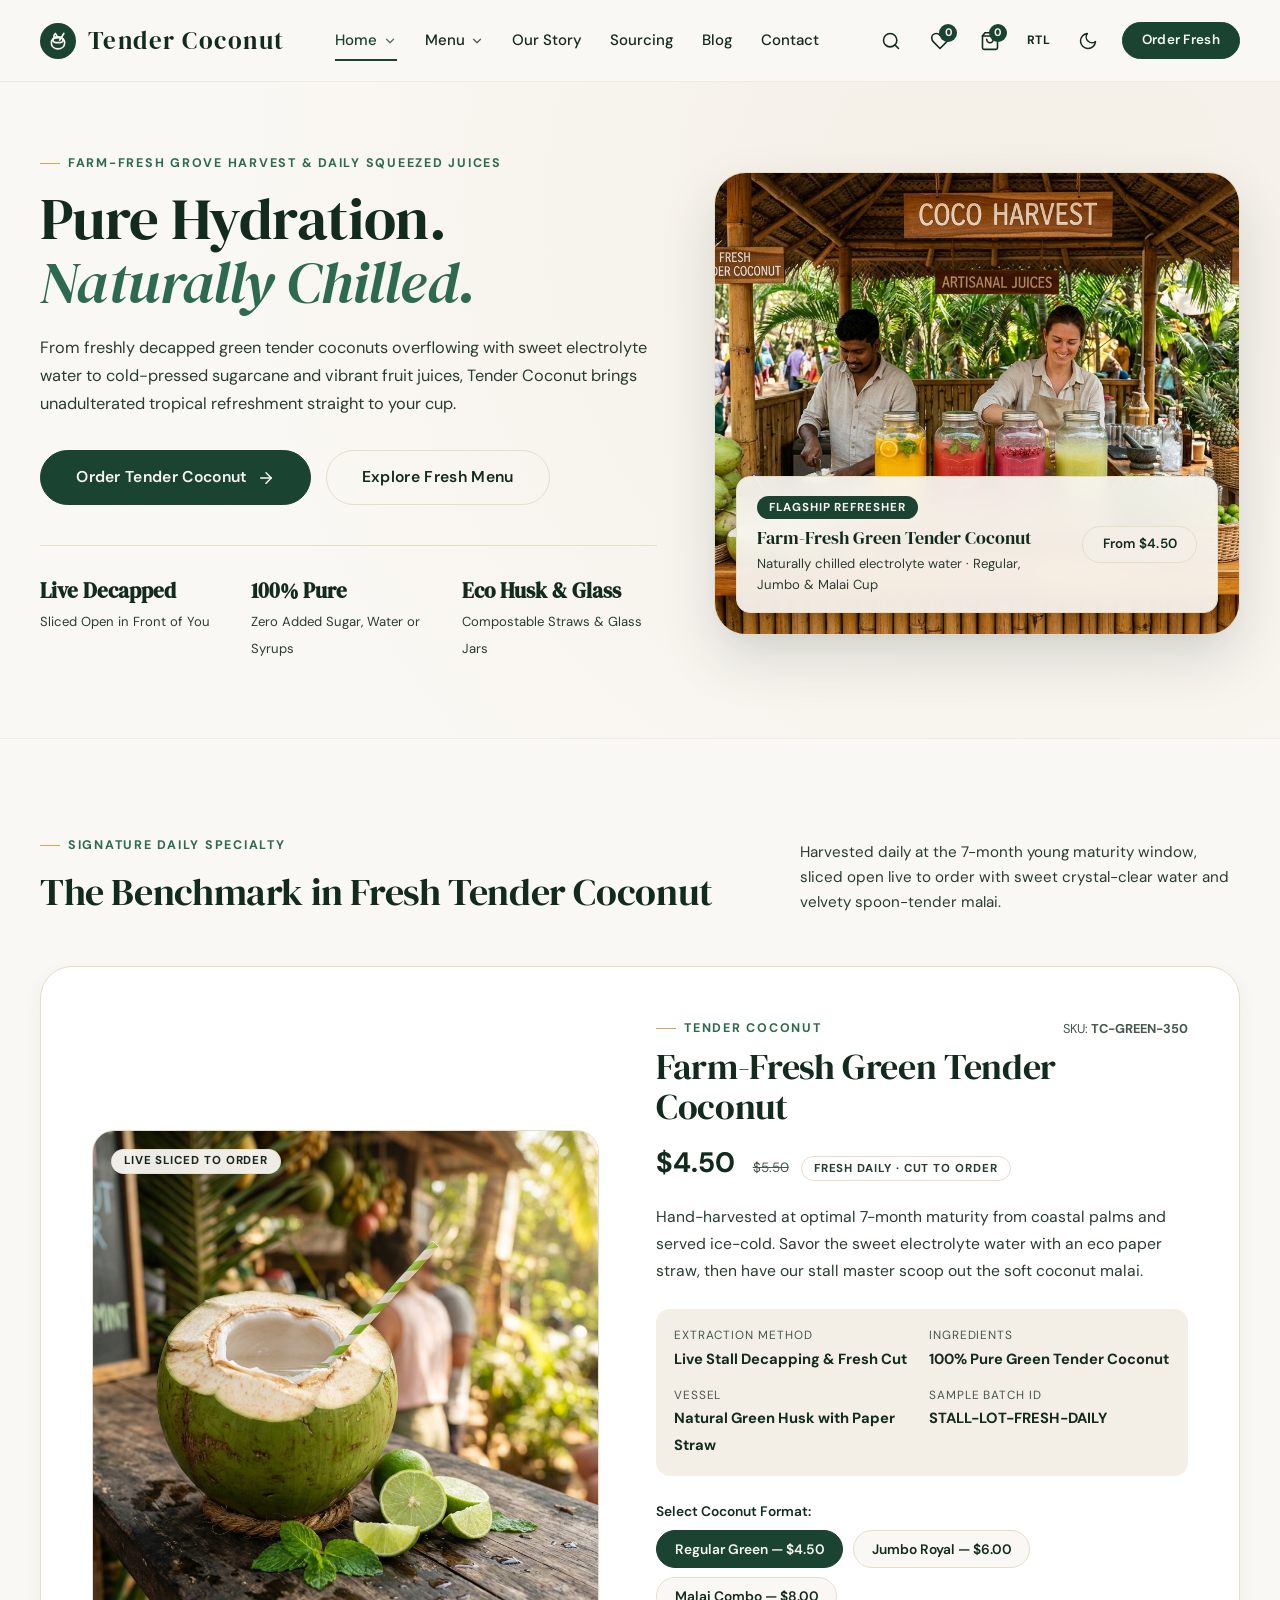
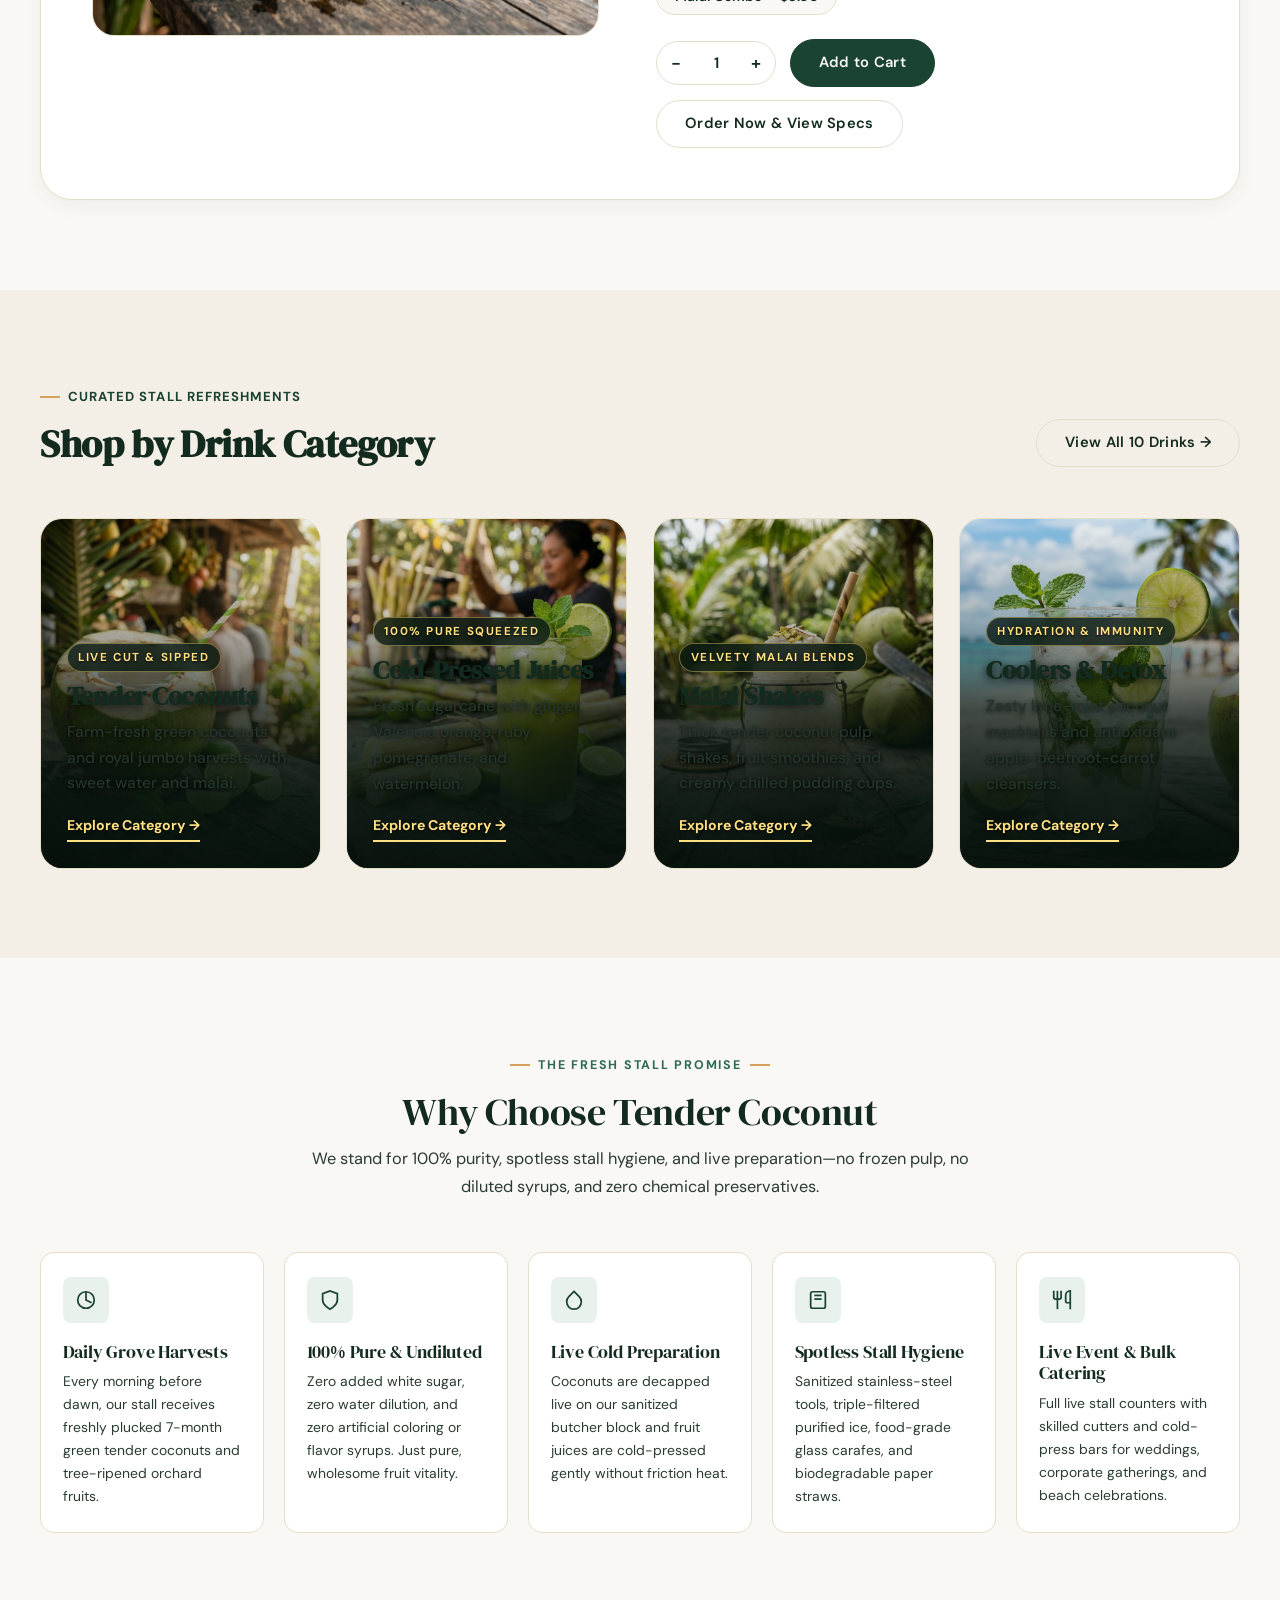
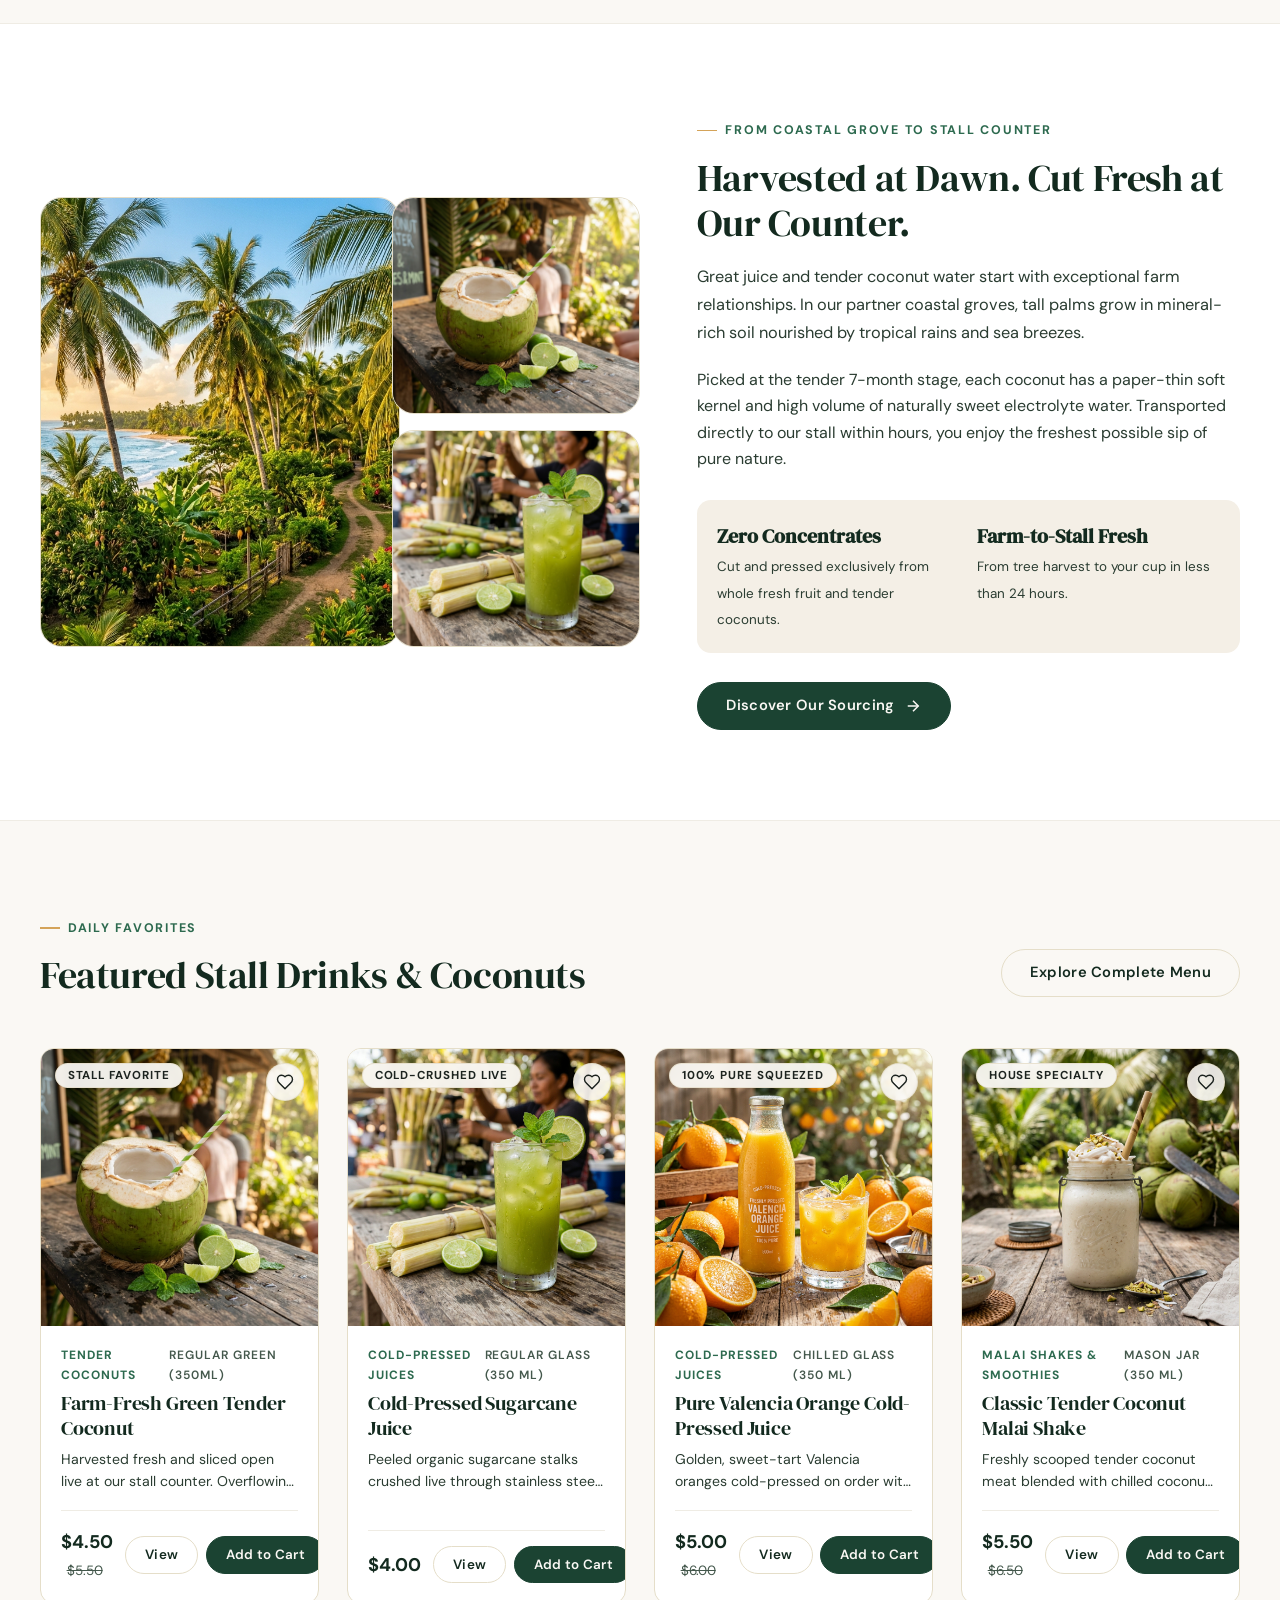
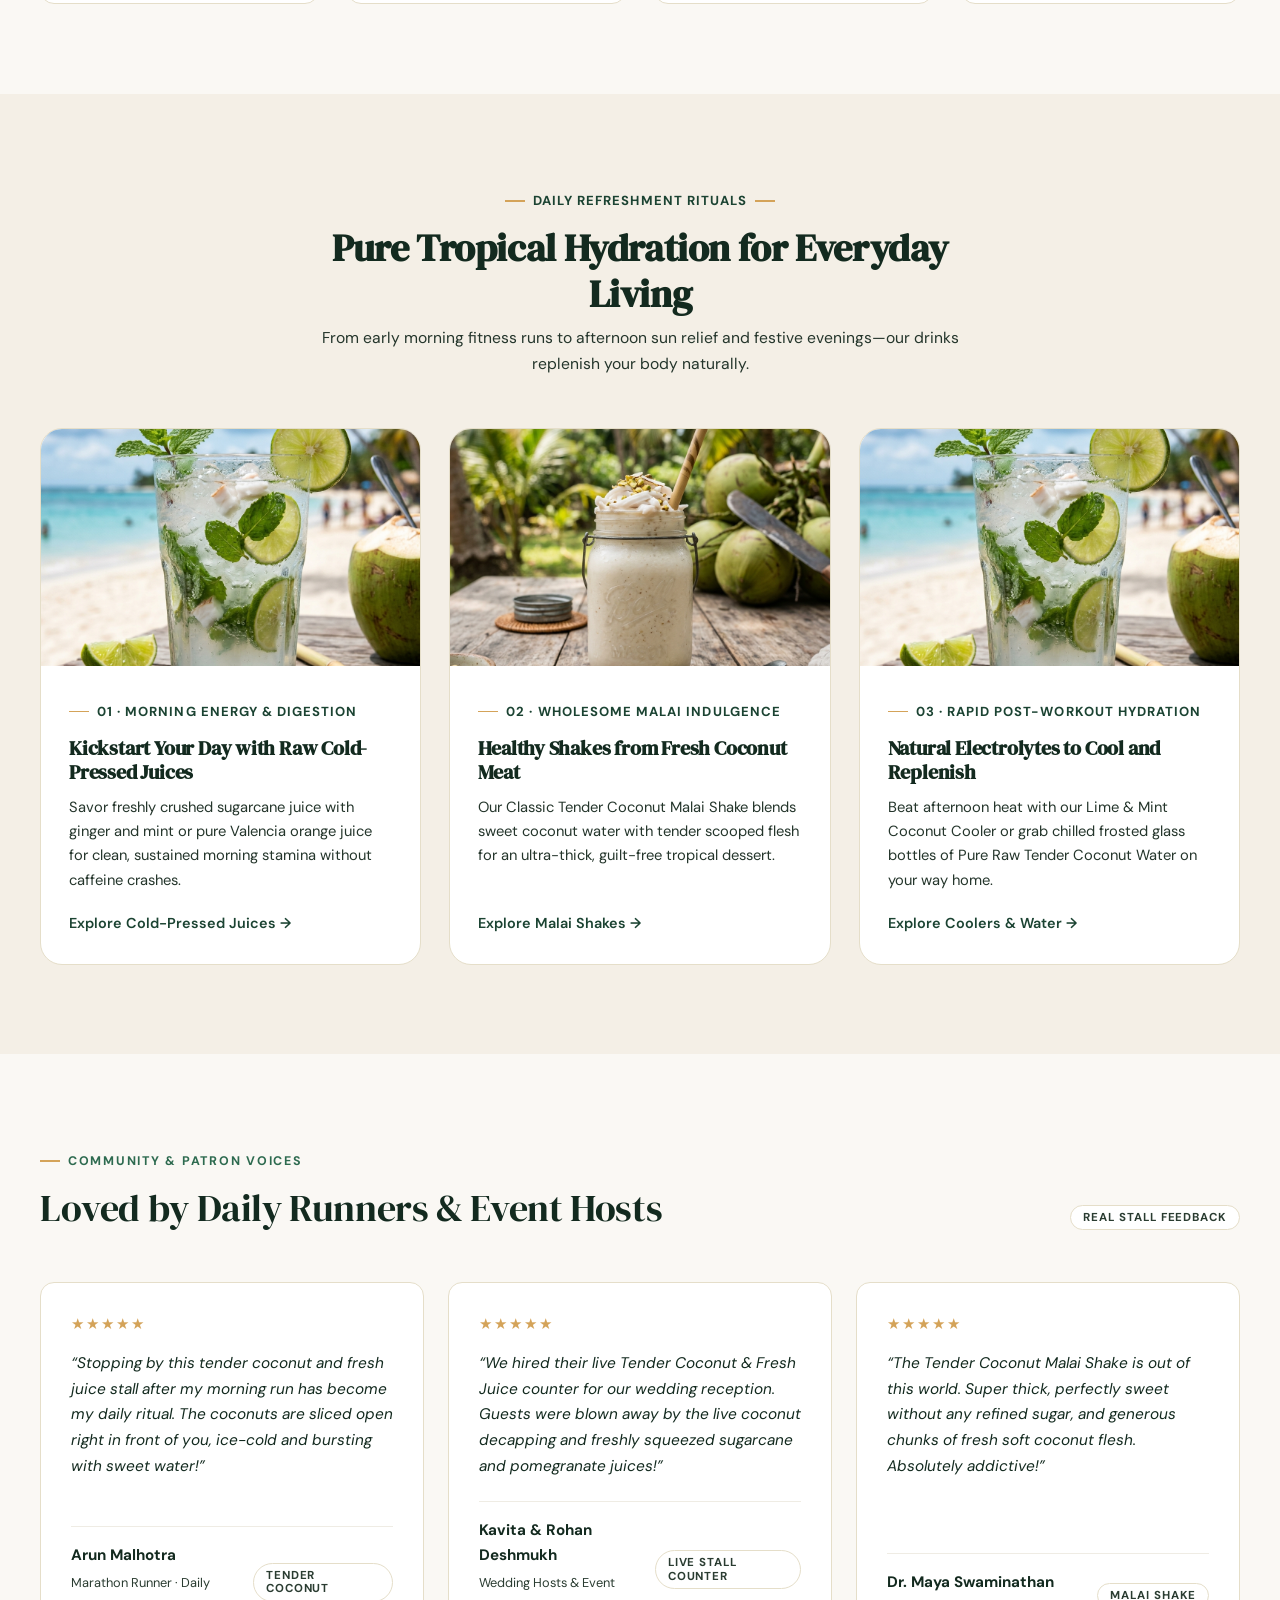
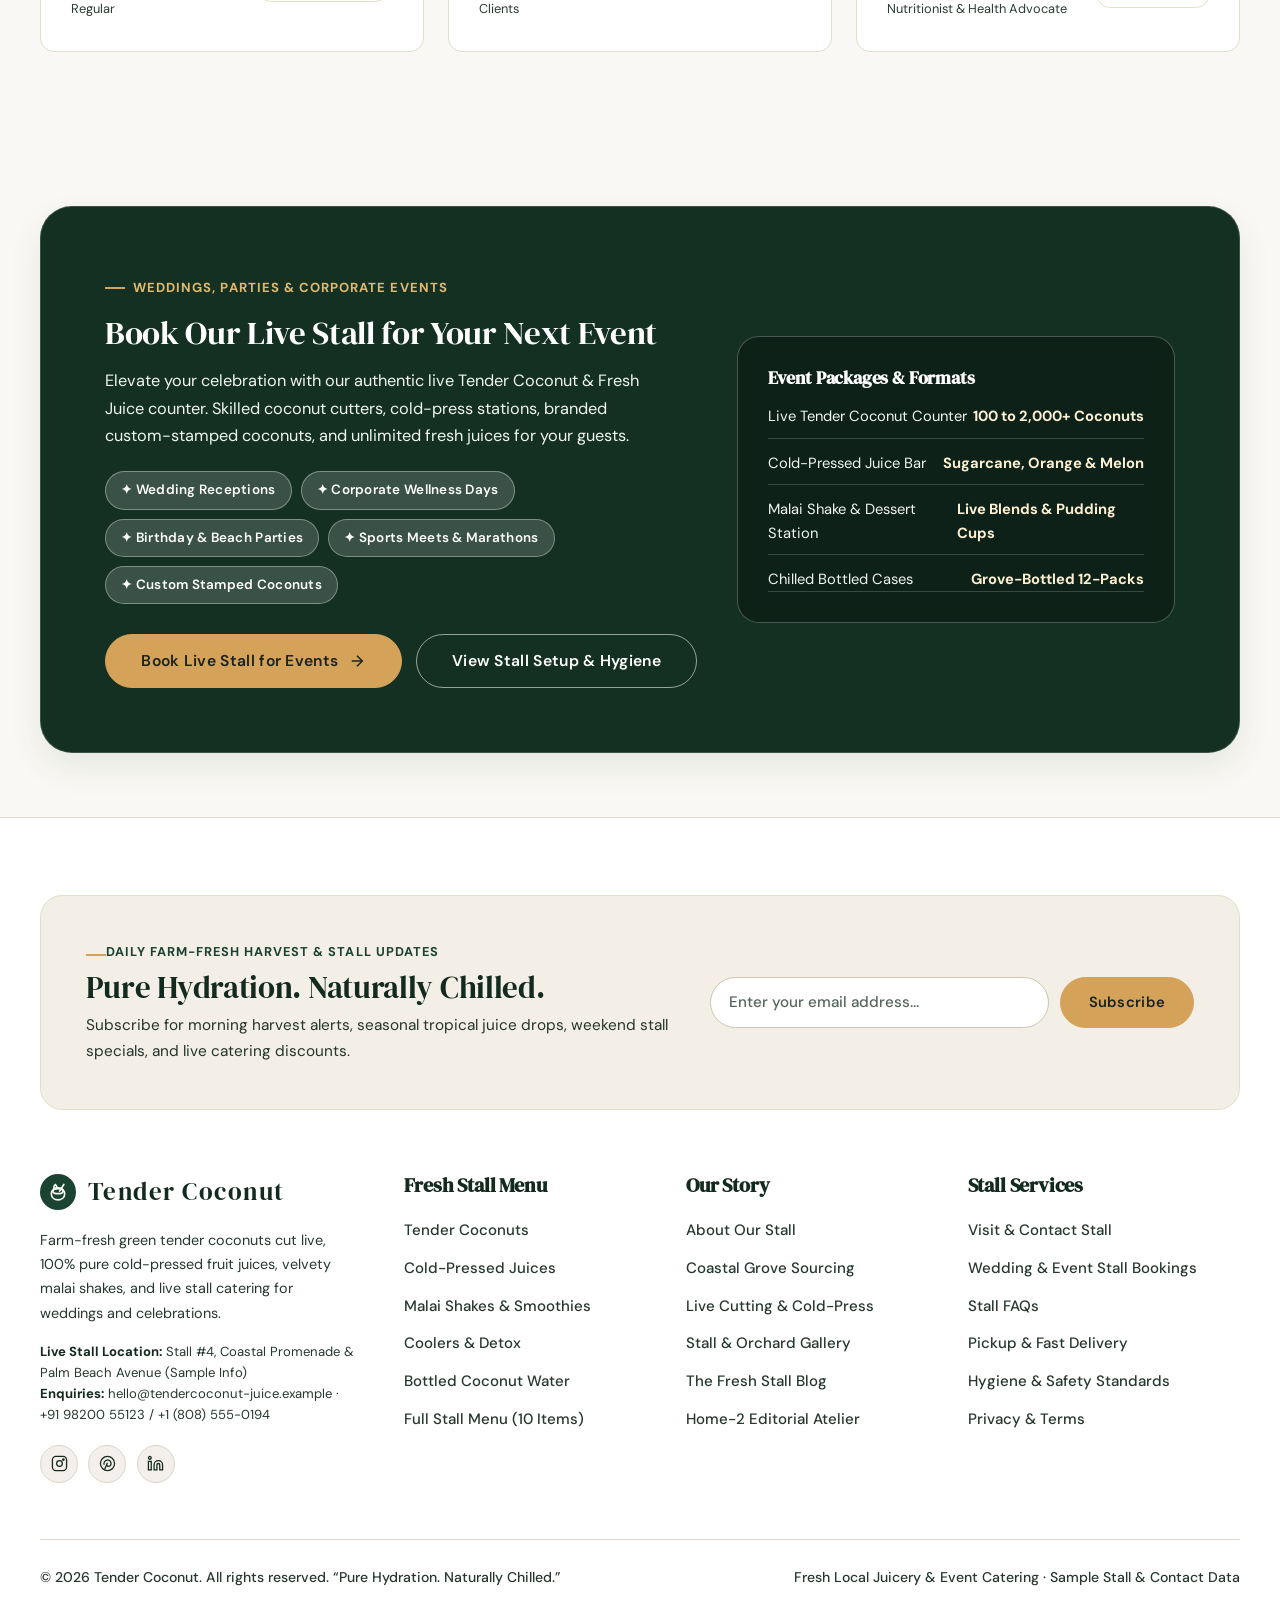
==== commit e44b85ad: "Your commit message" ====
--- a/index.html
+++ b/index.html
@@ -1,17 +1,22 @@
 <!DOCTYPE html>
 <html lang="en" data-theme="light">
+
 <head>
   <meta charset="UTF-8">
   <meta name="viewport" content="width=device-width, initial-scale=1.0">
-  <title>COCOAURA — Pure Coconut. Naturally Better. | Virgin Coconut Oil &amp; Pantry Staples</title>
-  <meta name="description" content="COCOAURA crafts single-origin Virgin Coconut Oil, Cold-Pressed Coconut Oil, Sulfite-Free Desiccated Coconut, Hearth-Toasted Coconut Chips, and Tender Coconut Water.">
+  <title>Tender Coconut — Pure Hydration. Naturally Chilled.</title>
+  <meta name="description"
+    content="Tender Coconut & Fresh Juice Stall serves farm-fresh green tender coconuts cut live, 100% pure cold-pressed fruit juices, velvety malai shakes, and live stall catering for weddings and events.">
   <link rel="preconnect" href="https://fonts.googleapis.com">
   <link rel="preconnect" href="https://fonts.gstatic.com" crossorigin>
-  <link href="https://fonts.googleapis.com/css2?family=DM+Sans:ital,opsz,wght@0,9..40,400;0,9..40,500;0,9..40,600;0,9..40,700;1,9..40,400&family=DM+Serif+Display:ital@0;1&display=swap" rel="stylesheet">
+  <link
+    href="https://fonts.googleapis.com/css2?family=DM+Sans:ital,opsz,wght@0,9..40,400;0,9..40,500;0,9..40,600;0,9..40,700;1,9..40,400&family=DM+Serif+Display:ital@0;1&display=swap"
+    rel="stylesheet">
   <link rel="icon" type="image/svg+xml" href="assets/images/favicon.svg">
   <link rel="alternate icon" href="favicon.svg">
   <link rel="stylesheet" href="assets/css/styles.css">
 </head>
+
 <body>
   <!-- Global Header & Mandatory Navbar -->
   <div id="site-header-mount"></div>
@@ -21,116 +26,137 @@
     <section class="hero-main" aria-label="Brand Introduction">
       <div class="container hero-main-grid">
         <div class="hero-content">
-          <span class="eyebrow">Single-Origin Coastal Coconut Harvest</span>
-          <h1 class="display-xl hero-title">Pure Coconut. <em>Naturally Better.</em></h1>
+          <span class="eyebrow">Farm-Fresh Grove Harvest &amp; Daily Squeezed Juices</span>
+          <h1 class="display-xl hero-title">Pure Hydration. <em>Naturally Chilled.</em></h1>
           <p class="lead-text">
-            From centrifuge-spun Raw Virgin Coconut Oil to crisp hearth-toasted coconut ribbons and tender grove-bottled water, COCOAURA brings unhurried tropical craftsmanship and single-ingredient purity to your everyday kitchen.
+            From freshly decapped green tender coconuts overflowing with sweet electrolyte water to cold-pressed
+            sugarcane and vibrant fruit juices, Tender Coconut brings unadulterated tropical
+            refreshment straight to your cup.
           </p>
           <div class="hero-actions">
             <a href="product-details.html?id=vco-raw-glass" class="btn btn-primary btn-lg">
-              <span>Shop Virgin Coconut Oil</span>
-              <svg class="icon-arrow" viewBox="0 0 24 24" fill="none" stroke="currentColor" stroke-width="2" stroke-linecap="round" stroke-linejoin="round"><path d="M5 12h14"/><path d="m12 5 7 7-7 7"/></svg>
+              <span>Order Tender Coconut</span>
+              <svg class="icon-arrow" viewBox="0 0 24 24" fill="none" stroke="currentColor" stroke-width="2"
+                stroke-linecap="round" stroke-linejoin="round">
+                <path d="M5 12h14" />
+                <path d="m12 5 7 7-7 7" />
+              </svg>
             </a>
-            <a href="our-story.html" class="btn btn-outline btn-lg">Explore Our Story</a>
+            <a href="shop.html" class="btn btn-outline btn-lg">Explore Fresh Menu</a>
           </div>
 
           <div class="hero-trust-row">
             <div class="hero-trust-item">
-              <strong>&lt; 6 Hours</strong>
-              <span>From Shell Cracking to Cold Centrifuge</span>
+              <strong>Live Decapped</strong>
+              <span>Sliced Open in Front of You</span>
             </div>
             <div class="hero-trust-item">
               <strong>100% Pure</strong>
-              <span>Unrefined, Unbleached &amp; Sulfite-Free</span>
+              <span>Zero Added Sugar, Water or Syrups</span>
             </div>
             <div class="hero-trust-item">
-              <strong>Glass &amp; Kraft</strong>
-              <span>Botanical Apothecary Packaging</span>
+              <strong>Eco Husk &amp; Glass</strong>
+              <span>Compostable Straws &amp; Glass Jars</span>
             </div>
           </div>
         </div>
 
         <div class="hero-visual">
           <div class="hero-image-frame">
-            <img src="assets/images/hero-main.jpg" alt="COCOAURA Virgin Coconut Oil in glass jar on warm travertine stone with fresh split coconuts in tropical sunlight" width="760" height="670">
+            <img src="assets/images/hero-main.jpg"
+              alt="Artisanal Tender Coconut & Fresh Juice Stall counter with fresh green tender coconuts and colorful fresh fruit juices"
+              width="760" height="670">
           </div>
           <div class="hero-floating-card">
             <div>
-              <span class="badge badge-primary" style="margin-bottom:0.25rem;">Flagship Harvest</span>
-              <div style="font-family:var(--font-heading); font-size:1.12rem; color:var(--color-text);">Artisanal Raw Virgin Coconut Oil</div>
-              <div style="font-size:0.82rem; color:var(--color-text-muted);">Chilled centrifuge extraction · 250ml, 500ml &amp; 1000ml</div>
-            </div>
-            <a href="product-details.html?id=vco-raw-glass" class="btn btn-secondary btn-sm">From $15.00</a>
-          </div>
-        </div>
-      </div>
-    </section>
-
-    <!-- 2. FEATURED PRODUCT — VIRGIN COCONUT OIL HERO SPOTLIGHT -->
+              <span class="badge badge-primary" style="margin-bottom:0.25rem;">Flagship Refresher</span>
+              <div style="font-family:var(--font-heading); font-size:1.12rem; color:var(--color-text);">Farm-Fresh Green
+                Tender Coconut</div>
+              <div style="font-size:0.82rem; color:var(--color-text-muted);">Naturally chilled electrolyte water ·
+                Regular, Jumbo &amp; Malai Cup</div>
+            </div>
+            <a href="product-details.html?id=vco-raw-glass" class="btn btn-secondary btn-sm">From $4.50</a>
+          </div>
+        </div>
+      </div>
+    </section>
+
+    <!-- 2. FEATURED PRODUCT — TENDER COCONUT HERO SPOTLIGHT -->
     <section class="section-padding" aria-labelledby="spotlight-heading">
       <div class="container">
         <div class="section-header split">
           <div>
-            <span class="eyebrow">Signature Hero Release</span>
-            <h2 class="heading-xl" id="spotlight-heading">The Benchmark in Virgin Coconut Oil</h2>
+            <span class="eyebrow">Signature Daily Specialty</span>
+            <h2 class="heading-xl" id="spotlight-heading">The Benchmark in Fresh Tender Coconut</h2>
           </div>
           <p style="max-width:440px; color:var(--color-text-muted); font-size:0.95rem;">
-            Spun from fresh first-press coconut milk without heat, preserving the delicate aroma and silky culinary texture of recién-cracked coastal coconuts.
+            Harvested daily at the 7-month young maturity window, sliced open live to order with sweet crystal-clear
+            water and velvety spoon-tender malai.
           </p>
         </div>
 
         <div class="spotlight-card" id="vco-hero-spotlight">
           <div class="spotlight-media">
-            <img src="assets/images/product-vco-jar.jpg" alt="COCOAURA Artisanal Raw Virgin Coconut Oil in wide-mouth glass jar beside fresh white coconut meat" width="620" height="620" loading="lazy">
-            <span class="badge badge-cream" style="position:absolute; top:1.1rem; left:1.1rem;">First-Press Centrifuge</span>
+            <img src="assets/images/product-vco-jar.jpg"
+              alt="Fresh green tender coconut cut open with clear coconut water and eco paper straw on wooden juice counter"
+              width="620" height="620" loading="lazy">
+            <span class="badge badge-cream" style="position:absolute; top:1.1rem; left:1.1rem;">Live Sliced to
+              Order</span>
           </div>
 
           <div>
-            <div style="display:flex; align-items:center; justify-content:space-between; gap:0.75rem; margin-bottom:0.5rem;">
-              <span class="eyebrow" style="margin:0;">Virgin Coconut Oil</span>
-              <span style="font-size:0.8rem; color:var(--color-text-light);">SKU: <strong data-spotlight-sku>CA-VCO-500</strong></span>
+            <div
+              style="display:flex; align-items:center; justify-content:space-between; gap:0.75rem; margin-bottom:0.5rem;">
+              <span class="eyebrow" style="margin:0;">Tender Coconut</span>
+              <span style="font-size:0.8rem; color:var(--color-text-light);">SKU: <strong
+                  data-spotlight-sku>TC-GREEN-350</strong></span>
             </div>
 
             <h3 class="display-lg" style="font-size:clamp(1.75rem, 2.8vw, 2.45rem); margin-bottom:0.75rem;">
-              <a href="product-details.html?id=vco-raw-glass">Artisanal Raw Virgin Coconut Oil</a>
+              <a href="product-details.html?id=vco-raw-glass">Farm-Fresh Green Tender Coconut</a>
             </h3>
 
             <div style="display:flex; align-items:baseline; gap:0.75rem; margin-bottom:1.1rem;">
-              <span class="heading-lg" data-spotlight-price style="font-family:var(--font-body); font-weight:700;">$24.00</span>
-              <span class="product-price-compare">$28.00</span>
-              <span class="badge badge-outline">In Stock · Ships in Glass</span>
+              <span class="heading-lg" data-spotlight-price
+                style="font-family:var(--font-body); font-weight:700;">$4.50</span>
+              <span class="product-price-compare">$5.50</span>
+              <span class="badge badge-outline">Fresh Daily · Cut to Order</span>
             </div>
 
             <p class="lead-text" style="font-size:0.98rem; margin-bottom:1.25rem;">
-              Harvested from 12-month mature coastal coconuts and cold-separated within 6 hours of husking. Water-clear above 24°C and snow-white when cool, ideal for sautéing, pastry baking, and everyday kitchen craft.
+              Hand-harvested at optimal 7-month maturity from coastal palms and served ice-cold. Savor the sweet
+              electrolyte water with an eco paper straw, then have our stall master scoop out the soft coconut malai.
             </p>
 
             <div class="spotlight-specs">
               <div class="spotlight-spec-item">
                 <span>Extraction Method</span>
-                <strong>Chilled Wet-Milling Centrifuge</strong>
+                <strong>Live Stall Decapping &amp; Fresh Cut</strong>
               </div>
               <div class="spotlight-spec-item">
                 <span>Ingredients</span>
-                <strong>100% Pure Raw Coconut Kernel Oil</strong>
+                <strong>100% Pure Green Tender Coconut</strong>
               </div>
               <div class="spotlight-spec-item">
                 <span>Vessel</span>
-                <strong>UV-Protected Flint Glass Jar</strong>
+                <strong>Natural Green Husk with Paper Straw</strong>
               </div>
               <div class="spotlight-spec-item">
                 <span>Sample Batch ID</span>
-                <strong>DEMO-LOT-VCO-2026A</strong>
+                <strong>STALL-LOT-FRESH-DAILY</strong>
               </div>
             </div>
 
             <!-- Size Options -->
             <div style="margin-bottom:1.5rem;">
-              <span class="form-label" style="display:block; margin-bottom:0.45rem;">Select Jar Size:</span>
+              <span class="form-label" style="display:block; margin-bottom:0.45rem;">Select Coconut Format:</span>
               <div class="size-pills">
-                <button type="button" class="size-pill" data-spotlight-size="250 ml" data-price="15.00" data-sku="CA-VCO-250">250 ml — $15.00</button>
-                <button type="button" class="size-pill active" data-spotlight-size="500 ml" data-price="24.00" data-sku="CA-VCO-500">500 ml — $24.00</button>
-                <button type="button" class="size-pill" data-spotlight-size="1000 ml" data-price="42.00" data-sku="CA-VCO-1000">1000 ml — $42.00</button>
+                <button type="button" class="size-pill active" data-spotlight-size="Regular Green (350ml)"
+                  data-price="4.50" data-sku="TC-GREEN-350">Regular Green — $4.50</button>
+                <button type="button" class="size-pill" data-spotlight-size="Jumbo Royal (500ml)" data-price="6.00"
+                  data-sku="TC-ROYAL-500">Jumbo Royal — $6.00</button>
+                <button type="button" class="size-pill" data-spotlight-size="Tender Malai Cup Combo" data-price="8.00"
+                  data-sku="TC-COMBO-800">Malai Combo — $8.00</button>
               </div>
             </div>
 
@@ -138,7 +164,8 @@
             <div style="display:flex; flex-wrap:wrap; align-items:center; gap:0.85rem;">
               <div class="qty-control" aria-label="Quantity selector">
                 <button type="button" class="qty-btn" data-spotlight-qty-dec aria-label="Decrease quantity">−</button>
-                <input type="number" class="qty-input" data-spotlight-qty value="1" min="1" max="99" aria-label="Quantity">
+                <input type="number" class="qty-input" data-spotlight-qty value="1" min="1" max="99"
+                  aria-label="Quantity">
                 <button type="button" class="qty-btn" data-spotlight-qty-inc aria-label="Increase quantity">+</button>
               </div>
 
@@ -147,7 +174,7 @@
               </button>
 
               <a href="product-details.html?id=vco-raw-glass" class="btn btn-outline">
-                Shop Now &amp; View Specs
+                Order Now &amp; View Specs
               </a>
             </div>
           </div>
@@ -160,144 +187,192 @@
       <div class="container">
         <div class="section-header split">
           <div>
-            <span class="eyebrow">Curated Coconut Pantry</span>
-            <h2 class="heading-xl" id="categories-heading">Shop by Coconut Category</h2>
-          </div>
-          <a href="shop.html" class="btn btn-outline">View All 10 Products →</a>
+            <span class="eyebrow">Curated Stall Refreshments</span>
+            <h2 class="heading-xl" id="categories-heading">Shop by Drink Category</h2>
+          </div>
+          <a href="shop.html" class="btn btn-outline">View All 10 Drinks →</a>
         </div>
 
         <div class="category-grid">
-          <a href="shop.html?category=Virgin+Coconut+Oil" class="category-card">
-            <img src="assets/images/cat-vco.jpg" alt="Virgin Coconut Oil category" loading="lazy" width="420" height="525">
-            <span class="category-card-tag">Cold Centrifuge &amp; Pressed</span>
-            <h3 class="category-card-title">Virgin Coconut Oil</h3>
-            <p class="category-card-desc">First-press raw jar and culinary pouring oils crafted from fresh coconut milk.</p>
+          <a href="shop.html?category=Tender+Coconuts" class="category-card">
+            <img src="assets/images/cat-vco.jpg" alt="Tender Coconuts category" loading="lazy" width="420" height="525">
+            <span class="category-card-tag">Live Cut &amp; Sipped</span>
+            <h3 class="category-card-title">Tender Coconuts</h3>
+            <p class="category-card-desc">Farm-fresh green coconuts and royal jumbo harvests with sweet water and malai.
+            </p>
             <span class="category-card-link">Explore Category →</span>
           </a>
 
-          <a href="shop.html?category=Desiccated+Coconut" class="category-card">
-            <img src="assets/images/cat-desiccated.jpg" alt="Desiccated Coconut category" loading="lazy" width="420" height="525">
-            <span class="category-card-tag">Sulfite-Free Baking Cuts</span>
-            <h3 class="category-card-title">Desiccated Coconut</h3>
-            <p class="category-card-desc">Snowy-white fine and patisserie medium shreds gently warm-air dried.</p>
+          <a href="shop.html?category=Cold-Pressed+Juices" class="category-card">
+            <img src="assets/images/product-cold-pressed.jpg" alt="Cold-Pressed Juices category" loading="lazy"
+              width="420" height="525">
+            <span class="category-card-tag">100% Pure Squeezed</span>
+            <h3 class="category-card-title">Cold-Pressed Juices</h3>
+            <p class="category-card-desc">Fresh sugarcane with ginger, Valencia orange, ruby pomegranate, and
+              watermelon.</p>
             <span class="category-card-link">Explore Category →</span>
           </a>
 
-          <a href="shop.html?category=Coconut+Chips" class="category-card">
-            <img src="assets/images/cat-chips.jpg" alt="Coconut Chips category" loading="lazy" width="420" height="525">
-            <span class="category-card-tag">Kettle-Toasted &amp; Raw</span>
-            <h3 class="category-card-title">Coconut Chips</h3>
-            <p class="category-card-desc">Wide kernel ribbons slow-baked to a crisp golden crunch with blossom nectar.</p>
+          <a href="shop.html?category=Malai+Shakes+%26+Smoothies" class="category-card">
+            <img src="assets/images/cat-desiccated.jpg" alt="Malai Shakes and Smoothies category" loading="lazy"
+              width="420" height="525">
+            <span class="category-card-tag">Velvety Malai Blends</span>
+            <h3 class="category-card-title">Malai Shakes</h3>
+            <p class="category-card-desc">Thick tender coconut pulp shakes, fruit smoothies, and creamy chilled pudding
+              cups.</p>
             <span class="category-card-link">Explore Category →</span>
           </a>
 
-          <a href="shop.html?category=Coconut+Water" class="category-card">
-            <img src="assets/images/cat-water.jpg" alt="Coconut Water category" loading="lazy" width="420" height="525">
-            <span class="category-card-tag">7-Month Tender Harvest</span>
-            <h3 class="category-card-title">Coconut Water</h3>
-            <p class="category-card-desc">Single-origin young green coconut water bottled in chilled frosted glass.</p>
+          <a href="shop.html?category=Coolers+%26+Detox" class="category-card">
+            <img src="assets/images/cat-chips.jpg" alt="Coolers and Detox category" loading="lazy" width="420"
+              height="525">
+            <span class="category-card-tag">Hydration &amp; Immunity</span>
+            <h3 class="category-card-title">Coolers &amp; Detox</h3>
+            <p class="category-card-desc">Zesty lime-mint coconut mocktails and antioxidant apple-beetroot-carrot
+              cleansers.</p>
             <span class="category-card-link">Explore Category →</span>
           </a>
         </div>
       </div>
     </section>
 
-    <!-- 4. WHY CHOOSE COCOAURA -->
+    <!-- 4. WHY CHOOSE OUR STALL -->
     <section class="section-padding" aria-labelledby="why-heading">
       <div class="container">
         <div class="section-header center">
-          <span class="eyebrow">The COCOAURA Standard</span>
-          <h2 class="heading-xl" id="why-heading">Why Choose COCOAURA</h2>
+          <span class="eyebrow">The Fresh Stall Promise</span>
+          <h2 class="heading-xl" id="why-heading">Why Choose Tender Coconut</h2>
           <p class="lead-text" style="margin-top:0.65rem;">
-            We focus on ingredient honesty, clean mechanical processing, and protective packaging—without industrial refining or exaggerated claims.
+            We stand for 100% purity, spotless stall hygiene, and live preparation—no frozen pulp, no diluted syrups,
+            and zero chemical preservatives.
           </p>
         </div>
 
         <div class="pillars-grid">
           <article class="pillar-card">
             <div class="pillar-icon" aria-hidden="true">
-              <svg width="22" height="22" viewBox="0 0 24 24" fill="none" stroke="currentColor" stroke-width="1.9"><circle cx="12" cy="12" r="9"/><path d="M12 3v9l6 3"/></svg>
-            </div>
-            <h3>Carefully Selected Coconuts</h3>
-            <p>Each harvest is hand-graded at optimal maturity—12 months for dense oil-rich kernel and 7 months for crisp coconut water.</p>
+              <svg width="22" height="22" viewBox="0 0 24 24" fill="none" stroke="currentColor" stroke-width="1.9">
+                <circle cx="12" cy="12" r="9" />
+                <path d="M12 3v9l6 3" />
+              </svg>
+            </div>
+            <h3>Daily Grove Harvests</h3>
+            <p>Every morning before dawn, our stall receives freshly plucked 7-month green tender coconuts and
+              tree-ripened orchard fruits.</p>
           </article>
 
           <article class="pillar-card">
             <div class="pillar-icon" aria-hidden="true">
-              <svg width="22" height="22" viewBox="0 0 24 24" fill="none" stroke="currentColor" stroke-width="1.9"><path d="M12 22s8-4 8-10V5l-8-3-8 3v7c0 6 8 10 8 10z"/></svg>
-            </div>
-            <h3>Thoughtful Sourcing</h3>
-            <p>Direct partnerships with coastal smallholder groves practicing regenerative intercropping and traceable batch lot recording.</p>
+              <svg width="22" height="22" viewBox="0 0 24 24" fill="none" stroke="currentColor" stroke-width="1.9">
+                <path d="M12 22s8-4 8-10V5l-8-3-8 3v7c0 6 8 10 8 10z" />
+              </svg>
+            </div>
+            <h3>100% Pure &amp; Undiluted</h3>
+            <p>Zero added white sugar, zero water dilution, and zero artificial coloring or flavor syrups. Just pure,
+              wholesome fruit vitality.</p>
           </article>
 
           <article class="pillar-card">
             <div class="pillar-icon" aria-hidden="true">
-              <svg width="22" height="22" viewBox="0 0 24 24" fill="none" stroke="currentColor" stroke-width="1.9"><path d="M12 2.69l5.66 5.66a8 8 0 1 1-11.31 0z"/></svg>
-            </div>
-            <h3>Quality-Focused Processing</h3>
-            <p>Cold centrifuge separation and low-RPM expeller pressing without chemical hexane solvents, deodorizing, or bleaching.</p>
+              <svg width="22" height="22" viewBox="0 0 24 24" fill="none" stroke="currentColor" stroke-width="1.9">
+                <path d="M12 2.69l5.66 5.66a8 8 0 1 1-11.31 0z" />
+              </svg>
+            </div>
+            <h3>Live Cold Preparation</h3>
+            <p>Coconuts are decapped live on our sanitized butcher block and fruit juices are cold-pressed gently
+              without friction heat.</p>
           </article>
 
           <article class="pillar-card">
             <div class="pillar-icon" aria-hidden="true">
-              <svg width="22" height="22" viewBox="0 0 24 24" fill="none" stroke="currentColor" stroke-width="1.9"><rect x="4" y="3" width="16" height="18" rx="2"/><path d="M8 7h8"/><path d="M8 11h8"/></svg>
-            </div>
-            <h3>Fresh Product Presentation</h3>
-            <p>Bottled in inert apothecary flint and amber glass jars or sealed in oxygen-barrier matte kraft pouches to lock in aroma.</p>
+              <svg width="22" height="22" viewBox="0 0 24 24" fill="none" stroke="currentColor" stroke-width="1.9">
+                <rect x="4" y="3" width="16" height="18" rx="2" />
+                <path d="M8 7h8" />
+                <path d="M8 11h8" />
+              </svg>
+            </div>
+            <h3>Spotless Stall Hygiene</h3>
+            <p>Sanitized stainless-steel tools, triple-filtered purified ice, food-grade glass carafes, and
+              biodegradable paper straws.</p>
           </article>
 
           <article class="pillar-card">
             <div class="pillar-icon" aria-hidden="true">
-              <svg width="22" height="22" viewBox="0 0 24 24" fill="none" stroke="currentColor" stroke-width="1.9"><path d="M3 2v7c0 1.1.9 2 2 2h4a2 2 0 0 0 2-2V2"/><path d="M7 2v20"/><path d="M21 15V2v0a5 5 0 0 0-5 5v6c0 1.1.9 2 2 2h3Zm0 0v7"/></svg>
-            </div>
-            <h3>Versatile Everyday Applications</h3>
-            <p>From high-aroma pan sautéing and patisserie baking to morning smoothie bowls, snacks, and minimalist body care.</p>
+              <svg width="22" height="22" viewBox="0 0 24 24" fill="none" stroke="currentColor" stroke-width="1.9">
+                <path d="M3 2v7c0 1.1.9 2 2 2h4a2 2 0 0 0 2-2V2" />
+                <path d="M7 2v20" />
+                <path d="M21 15V2v0a5 5 0 0 0-5 5v6c0 1.1.9 2 2 2h3Zm0 0v7" />
+              </svg>
+            </div>
+            <h3>Live Event &amp; Bulk Catering</h3>
+            <p>Full live stall counters with skilled cutters and cold-press bars for weddings, corporate gatherings, and
+              beach celebrations.</p>
           </article>
         </div>
       </div>
     </section>
 
     <!-- 5. OUR SOURCING STORY -->
-    <section class="section-padding bg-surface" style="border-top:1px solid var(--color-border-subtle); border-bottom:1px solid var(--color-border-subtle);" aria-labelledby="sourcing-story-heading">
+    <section class="section-padding bg-surface"
+      style="border-top:1px solid var(--color-border-subtle); border-bottom:1px solid var(--color-border-subtle);"
+      aria-labelledby="sourcing-story-heading">
       <div class="container story-split">
         <div class="story-collage">
           <div class="story-collage-main">
-            <img src="assets/images/sourcing-plantation.jpg" alt="Coastal coconut plantation at golden hour with freshly harvested coconuts in woven baskets" loading="lazy" width="520" height="650">
+            <img src="assets/images/sourcing-plantation.jpg"
+              alt="Coastal coconut palm grove at golden hour with freshly harvested tender green coconuts"
+              loading="lazy" width="520" height="650">
           </div>
           <div class="story-collage-side">
             <div class="collage-box">
-              <img src="assets/images/process-selection.jpg" alt="Artisan hands inspecting freshly cracked mature white coconut meat" loading="lazy" width="380" height="310">
+              <img src="assets/images/process-selection.jpg"
+                alt="Stall master inspecting freshly cracked tender green coconut with sweet water and malai"
+                loading="lazy" width="380" height="310">
             </div>
             <div class="collage-box">
-              <img src="assets/images/process-extraction.jpg" alt="Small-batch coconut oil bottling and quality inspection" loading="lazy" width="380" height="310">
+              <img src="assets/images/process-extraction.jpg"
+                alt="Live sugarcane and fruit cold extraction at the stall counter" loading="lazy" width="380"
+                height="310">
             </div>
           </div>
         </div>
 
         <div>
-          <span class="eyebrow">From Coastal Grove to Glass Jar</span>
-          <h2 class="heading-xl" id="sourcing-story-heading" style="margin-bottom:1.1rem;">Harvested at Peak Maturity. Pressed the Same Day.</h2>
+          <span class="eyebrow">From Coastal Grove to Stall Counter</span>
+          <h2 class="heading-xl" id="sourcing-story-heading" style="margin-bottom:1.1rem;">Harvested at Dawn. Cut Fresh
+            at Our Counter.</h2>
           <p class="lead-text" style="margin-bottom:1.25rem;">
-            Great coconut oil begins long before extraction. In our partner coastal groves, tall-variety palms grow in mineral-rich volcanic and sandy loam soils fed by tropical rainfall.
+            Great juice and tender coconut water start with exceptional farm relationships. In our partner coastal
+            groves, tall palms grow in mineral-rich soil nourished by tropical rains and sea breezes.
           </p>
           <p style="color:var(--color-text-muted); margin-bottom:1.75rem;">
-            Once harvested, mature nuts are husked, split by hand, and inspected for kernel thickness. By cold-pressing and spinning the fresh coconut milk within hours of cracking the shell, we avoid the stale, smoky off-notes common in copra-derived oils.
+            Picked at the tender 7-month stage, each coconut has a paper-thin soft kernel and high volume of naturally
+            sweet electrolyte water. Transported directly to our stall within hours, you enjoy the freshest possible sip
+            of pure nature.
           </p>
 
-          <div style="display:grid; grid-template-columns:1fr 1fr; gap:1rem; padding:1.25rem; background:var(--color-secondary); border-radius:var(--radius-md); margin-bottom:1.85rem;">
+          <div
+            style="display:grid; grid-template-columns:1fr 1fr; gap:1rem; padding:1.25rem; background:var(--color-secondary); border-radius:var(--radius-md); margin-bottom:1.85rem;">
             <div>
-              <strong style="display:block; font-family:var(--font-heading); font-size:1.25rem;">Zero Copra Drying</strong>
-              <span style="font-size:0.84rem; color:var(--color-text-muted);">Pressed exclusively from fresh, snowy-white wet coconut kernel.</span>
+              <strong style="display:block; font-family:var(--font-heading); font-size:1.25rem;">Zero
+                Concentrates</strong>
+              <span style="font-size:0.84rem; color:var(--color-text-muted);">Cut and pressed exclusively from whole
+                fresh fruit and tender coconuts.</span>
             </div>
             <div>
-              <strong style="display:block; font-family:var(--font-heading); font-size:1.25rem;">Small-Lot Traceability</strong>
-              <span style="font-size:0.84rem; color:var(--color-text-muted);">Every bottle carries a grove origin &amp; pressing batch code.</span>
+              <strong style="display:block; font-family:var(--font-heading); font-size:1.25rem;">Farm-to-Stall
+                Fresh</strong>
+              <span style="font-size:0.84rem; color:var(--color-text-muted);">From tree harvest to your cup in less than
+                24 hours.</span>
             </div>
           </div>
 
           <a href="sourcing.html" class="btn btn-primary">
             <span>Discover Our Sourcing</span>
-            <svg class="icon-arrow" viewBox="0 0 24 24" fill="none" stroke="currentColor" stroke-width="2"><path d="M5 12h14"/><path d="m12 5 7 7-7 7"/></svg>
+            <svg class="icon-arrow" viewBox="0 0 24 24" fill="none" stroke="currentColor" stroke-width="2">
+              <path d="M5 12h14" />
+              <path d="m12 5 7 7-7 7" />
+            </svg>
           </a>
         </div>
       </div>
@@ -308,88 +383,106 @@
       <div class="container">
         <div class="section-header split">
           <div>
-            <span class="eyebrow">Small-Batch Favorites</span>
-            <h2 class="heading-xl" id="featured-products-heading">Featured Coconut Staples</h2>
-          </div>
-          <a href="shop.html" class="btn btn-outline">Shop Complete Collection</a>
+            <span class="eyebrow">Daily Favorites</span>
+            <h2 class="heading-xl" id="featured-products-heading">Featured Stall Drinks &amp; Coconuts</h2>
+          </div>
+          <a href="shop.html" class="btn btn-outline">Explore Complete Menu</a>
         </div>
 
         <div class="products-grid" id="home-featured-products"></div>
       </div>
     </section>
 
-    <!-- 7. NATURAL COCONUT LIFESTYLE SECTION -->
+    <!-- 7. NATURAL TENDER COCONUT LIFESTYLE SECTION -->
     <section class="section-padding bg-secondary" aria-labelledby="lifestyle-heading">
       <div class="container">
         <div class="section-header center">
-          <span class="eyebrow">Everyday Culinary Rituals</span>
-          <h2 class="heading-xl" id="lifestyle-heading">Natural Coconut in the Modern Kitchen</h2>
+          <span class="eyebrow">Daily Refreshment Rituals</span>
+          <h2 class="heading-xl" id="lifestyle-heading">Pure Tropical Hydration for Everyday Living</h2>
           <p class="lead-text" style="margin-top:0.6rem;">
-            Designed to live on your countertop rather than hidden in the back of a cupboard—effortless to pour, scoop, toast, and Whisk.
+            From early morning fitness runs to afternoon sun relief and festive evenings—our drinks replenish your body
+            naturally.
           </p>
         </div>
 
-        <div class="lifestyle-grid" style="display:grid; grid-template-columns: repeat(auto-fit, minmax(300px, 1fr)); gap:1.75rem;">
-          <article style="background:var(--color-surface); border:1px solid var(--color-border); border-radius:var(--radius-lg); overflow:hidden; display:flex; flex-direction:column;">
+        <div class="lifestyle-grid"
+          style="display:grid; grid-template-columns: repeat(auto-fit, minmax(300px, 1fr)); gap:1.75rem;">
+          <article
+            style="background:var(--color-surface); border:1px solid var(--color-border); border-radius:var(--radius-lg); overflow:hidden; display:flex; flex-direction:column;">
             <div style="aspect-ratio:16/10; overflow:hidden;">
-              <img src="assets/images/lifestyle-pouring.jpg" alt="Pouring crystal clear virgin coconut oil in a sunlit kitchen" loading="lazy" style="width:100%; height:100%; object-fit:cover;">
+              <img src="assets/images/lifestyle-pouring.jpg"
+                alt="Chilled refreshing lime mint coconut water cooler with ice and citrus" loading="lazy"
+                style="width:100%; height:100%; object-fit:cover;">
             </div>
             <div style="padding:1.75rem; flex:1; display:flex; flex-direction:column; justify-content:space-between;">
               <div>
-                <span class="eyebrow">01 · High-Aroma Sautéing &amp; Roasting</span>
-                <h3 class="heading-md" style="margin-bottom:0.65rem;">Clean Heat for Everyday Skillet &amp; Oven</h3>
+                <span class="eyebrow">01 · Morning Energy &amp; Digestion</span>
+                <h3 class="heading-md" style="margin-bottom:0.65rem;">Kickstart Your Day with Raw Cold-Pressed Juices
+                </h3>
                 <p style="color:var(--color-text-muted); font-size:0.92rem; margin-bottom:1.25rem;">
-                  Use our Chef's Pouring Virgin Coconut Oil or Estate Cold-Pressed Oil to sear greens, temper whole spices, or roast root vegetables with a subtle tropical finish.
+                  Savor freshly crushed sugarcane juice with ginger and mint or pure Valencia orange juice for clean,
+                  sustained morning stamina without caffeine crashes.
                 </p>
               </div>
-              <a href="product-details.html?id=vco-culinary-pour" style="font-weight:600; color:var(--color-primary); font-size:0.9rem;">Explore Culinary Oils →</a>
-            </div>
-          </article>
-
-          <article style="background:var(--color-surface); border:1px solid var(--color-border); border-radius:var(--radius-lg); overflow:hidden; display:flex; flex-direction:column;">
+              <a href="product-details.html?id=vco-culinary-pour"
+                style="font-weight:600; color:var(--color-primary); font-size:0.9rem;">Explore Cold-Pressed Juices →</a>
+            </div>
+          </article>
+
+          <article
+            style="background:var(--color-surface); border:1px solid var(--color-border); border-radius:var(--radius-lg); overflow:hidden; display:flex; flex-direction:column;">
             <div style="aspect-ratio:16/10; overflow:hidden;">
-              <img src="assets/images/product-cream.jpg" alt="Stone-ground artisanal coconut cream swirled in glass jar with wooden spoon" loading="lazy" style="width:100%; height:100%; object-fit:cover;">
+              <img src="assets/images/product-cream.jpg"
+                alt="Thick tender coconut malai shake garnished with roasted pistachios" loading="lazy"
+                style="width:100%; height:100%; object-fit:cover;">
             </div>
             <div style="padding:1.75rem; flex:1; display:flex; flex-direction:column; justify-content:space-between;">
               <div>
-                <span class="eyebrow">02 · Patisserie, Smoothies &amp; Creams</span>
-                <h3 class="heading-md" style="margin-bottom:0.65rem;">Velvet Texture Without Gums or Fillers</h3>
+                <span class="eyebrow">02 · Wholesome Malai Indulgence</span>
+                <h3 class="heading-md" style="margin-bottom:0.65rem;">Healthy Shakes from Fresh Coconut Meat</h3>
                 <p style="color:var(--color-text-muted); font-size:0.92rem; margin-bottom:1.25rem;">
-                  Whisk Stone-Ground Coconut Cream with warm water for instant culinary milk, or fold Snow-White Desiccated Coconut into macaroons, tarts, and morning oats.
+                  Our Classic Tender Coconut Malai Shake blends sweet coconut water with tender scooped flesh for an
+                  ultra-thick, guilt-free tropical dessert.
                 </p>
               </div>
-              <a href="product-details.html?id=cream-velvet-jar" style="font-weight:600; color:var(--color-primary); font-size:0.9rem;">Explore Pantry &amp; Cream →</a>
-            </div>
-          </article>
-
-          <article style="background:var(--color-surface); border:1px solid var(--color-border); border-radius:var(--radius-lg); overflow:hidden; display:flex; flex-direction:column;">
+              <a href="product-details.html?id=desiccated-fine"
+                style="font-weight:600; color:var(--color-primary); font-size:0.9rem;">Explore Malai Shakes →</a>
+            </div>
+          </article>
+
+          <article
+            style="background:var(--color-surface); border:1px solid var(--color-border); border-radius:var(--radius-lg); overflow:hidden; display:flex; flex-direction:column;">
             <div style="aspect-ratio:16/10; overflow:hidden;">
-              <img src="assets/images/product-chips.jpg" alt="Hearth-toasted golden coconut chips on wooden board" loading="lazy" style="width:100%; height:100%; object-fit:cover;">
+              <img src="assets/images/product-chips.jpg"
+                alt="Lime and mint tender coconut cooler mocktail with crushed ice" loading="lazy"
+                style="width:100%; height:100%; object-fit:cover;">
             </div>
             <div style="padding:1.75rem; flex:1; display:flex; flex-direction:column; justify-content:space-between;">
               <div>
-                <span class="eyebrow">03 · Crisp Toppings &amp; Chilled Hydration</span>
-                <h3 class="heading-md" style="margin-bottom:0.65rem;">Naturally Sweet Crunch &amp; Grove Water</h3>
+                <span class="eyebrow">03 · Rapid Post-Workout Hydration</span>
+                <h3 class="heading-md" style="margin-bottom:0.65rem;">Natural Electrolytes to Cool and Replenish</h3>
                 <p style="color:var(--color-text-muted); font-size:0.92rem; margin-bottom:1.25rem;">
-                  Top breakfast parfaits with Hearth-Toasted Coconut Chips glazed in blossom nectar, paired with chilled frosted bottles of Single-Origin Tender Coconut Water.
+                  Beat afternoon heat with our Lime &amp; Mint Coconut Cooler or grab chilled frosted glass bottles of
+                  Pure Raw Tender Coconut Water on your way home.
                 </p>
               </div>
-              <a href="product-details.html?id=chips-golden-toasted" style="font-weight:600; color:var(--color-primary); font-size:0.9rem;">Explore Chips &amp; Water →</a>
-            </div>
-          </article>
-        </div>
-      </div>
-    </section>
-
-    <!-- 8. CUSTOMER TESTIMONIALS (DEMO CONTENT) -->
+              <a href="product-details.html?id=chips-golden-toasted"
+                style="font-weight:600; color:var(--color-primary); font-size:0.9rem;">Explore Coolers &amp; Water →</a>
+            </div>
+          </article>
+        </div>
+      </div>
+    </section>
+
+    <!-- 8. CUSTOMER TESTIMONIALS (STALL FEEDBACK) -->
     <section class="section-padding" aria-labelledby="testimonials-heading">
       <div class="container">
         <div class="section-header split">
           <div>
-            <span class="eyebrow">Kitchen &amp; Culinary Voices</span>
-            <h2 class="heading-xl" id="testimonials-heading">Loved by Home Cooks &amp; Chefs</h2>
-          </div>
-          <span class="badge badge-outline">Sample Demo Testimonials</span>
+            <span class="eyebrow">Community &amp; Patron Voices</span>
+            <h2 class="heading-xl" id="testimonials-heading">Loved by Daily Runners &amp; Event Hosts</h2>
+          </div>
+          <span class="badge badge-outline">Real Stall Feedback</span>
         </div>
 
         <div class="testimonials-grid">
@@ -397,15 +490,16 @@
             <div>
               <div class="testimonial-stars" aria-label="5 out of 5 stars">★★★★★</div>
               <p class="testimonial-quote" style="margin-top:0.85rem;">
-                “The clarity and delicate aroma of COCOAURA's Raw Virgin Coconut Oil immediately stood out in our pastry kitchen. You can tell the coconuts are processed fresh without industrial scorching.”
+                “Stopping by this tender coconut and fresh juice stall after my morning run has become my daily ritual.
+                The coconuts are sliced open right in front of you, ice-cold and bursting with sweet water!”
               </p>
             </div>
             <div class="testimonial-author">
               <div>
-                <strong style="display:block; font-size:0.95rem;">Chef Elena Rostova</strong>
-                <span style="font-size:0.8rem; color:var(--color-text-muted);">Executive Pastry Chef · Sample Demo Review</span>
-              </div>
-              <span class="badge badge-outline">500 ml VCO</span>
+                <strong style="display:block; font-size:0.95rem;">Arun Malhotra</strong>
+                <span style="font-size:0.8rem; color:var(--color-text-muted);">Marathon Runner · Daily Regular</span>
+              </div>
+              <span class="badge badge-outline">Tender Coconut</span>
             </div>
           </article>
 
@@ -413,15 +507,16 @@
             <div>
               <div class="testimonial-stars" aria-label="5 out of 5 stars">★★★★★</div>
               <p class="testimonial-quote" style="margin-top:0.85rem;">
-                “Finding unsweetened, sulfite-free desiccated coconut that still tastes naturally creamy rather than dry and papery was a revelation. We now source both retail pouches and 25kg sacks.”
+                “We hired their live Tender Coconut &amp; Fresh Juice counter for our wedding reception. Guests were
+                blown away by the live coconut decapping and freshly squeezed sugarcane and pomegranate juices!”
               </p>
             </div>
             <div class="testimonial-author">
               <div>
-                <strong style="display:block; font-size:0.95rem;">Marcus Vance</strong>
-                <span style="font-size:0.8rem; color:var(--color-text-muted);">Granola Roaster Founder · Sample Demo Review</span>
-              </div>
-              <span class="badge badge-outline">Desiccated</span>
+                <strong style="display:block; font-size:0.95rem;">Kavita &amp; Rohan Deshmukh</strong>
+                <span style="font-size:0.8rem; color:var(--color-text-muted);">Wedding Hosts &amp; Event Clients</span>
+              </div>
+              <span class="badge badge-outline">Live Stall Counter</span>
             </div>
           </article>
 
@@ -429,69 +524,80 @@
             <div>
               <div class="testimonial-stars" aria-label="5 out of 5 stars">★★★★★</div>
               <p class="testimonial-quote" style="margin-top:0.85rem;">
-                “From the heavyweight glass packaging to the Hearth-Toasted Coconut Chips, every detail feels intentional and honest. It's a staple on our kitchen counter every single day.”
+                “The Tender Coconut Malai Shake is out of this world. Super thick, perfectly sweet without any refined
+                sugar, and generous chunks of fresh soft coconut flesh. Absolutely addictive!”
               </p>
             </div>
             <div class="testimonial-author">
               <div>
-                <strong style="display:block; font-size:0.95rem;">Priya Nair-Lindqvist</strong>
-                <span style="font-size:0.8rem; color:var(--color-text-muted);">Culinary Stylist · Sample Demo Review</span>
-              </div>
-              <span class="badge badge-outline">Coconut Chips</span>
-            </div>
-          </article>
-        </div>
-      </div>
-    </section>
-
-    <!-- 9. BULK & WHOLESALE ENQUIRY BANNER -->
+                <strong style="display:block; font-size:0.95rem;">Dr. Maya Swaminathan</strong>
+                <span style="font-size:0.8rem; color:var(--color-text-muted);">Nutritionist &amp; Health Advocate</span>
+              </div>
+              <span class="badge badge-outline">Malai Shake</span>
+            </div>
+          </article>
+        </div>
+      </div>
+    </section>
+
+    <!-- 9. LIVE STALL & EVENT CATERING BANNER -->
     <section class="section-padding-sm" aria-labelledby="bulk-heading">
       <div class="container">
         <div class="bulk-banner">
           <div>
-            <span class="eyebrow" style="color:#E2B86B;">B2B Trade &amp; Foodservice Supply</span>
-            <h2 class="heading-xl" id="bulk-heading" style="margin-bottom:0.85rem;">Bulk &amp; Wholesale Coconut Supply</h2>
+            <span class="eyebrow" style="color:#E2B86B;">Weddings, Parties &amp; Corporate Events</span>
+            <h2 class="heading-xl" id="bulk-heading" style="margin-bottom:0.85rem;">Book Our Live Stall for Your Next
+              Event</h2>
             <p style="color:rgba(250, 248, 244, 0.85); font-size:1rem; max-width:560px;">
-              Partner with COCOAURA for consistent single-origin Virgin Coconut Oil (5L pails, 20L jerrycans, 200L drums), multi-wall 25kg Desiccated Coconut sacks, and retail-ready master cases.
+              Elevate your celebration with our authentic live Tender Coconut &amp; Fresh Juice counter. Skilled coconut
+              cutters, cold-press stations, branded custom-stamped coconuts, and unlimited fresh juices for your guests.
             </p>
 
-            <div class="bulk-audiences" aria-label="Wholesale Partner Types">
-              <span class="bulk-audience-chip">✦ Specialty Retailers</span>
-              <span class="bulk-audience-chip">✦ Food Manufacturers</span>
-              <span class="bulk-audience-chip">✦ Regional Distributors</span>
-              <span class="bulk-audience-chip">✦ Hospitality &amp; Resorts</span>
-              <span class="bulk-audience-chip">✦ Wholesale Buyers</span>
+            <div class="bulk-audiences" aria-label="Event Types">
+              <span class="bulk-audience-chip">✦ Wedding Receptions</span>
+              <span class="bulk-audience-chip">✦ Corporate Wellness Days</span>
+              <span class="bulk-audience-chip">✦ Birthday &amp; Beach Parties</span>
+              <span class="bulk-audience-chip">✦ Sports Meets &amp; Marathons</span>
+              <span class="bulk-audience-chip">✦ Custom Stamped Coconuts</span>
             </div>
 
             <div style="display:flex; flex-wrap:wrap; gap:0.85rem;">
               <a href="contact-bulk-enquiry.html#bulk-enquiry" class="btn btn-accent btn-lg">
-                <span>Request Bulk Pricing</span>
-                <svg class="icon-arrow" viewBox="0 0 24 24" fill="none" stroke="currentColor" stroke-width="2"><path d="M5 12h14"/><path d="m12 5 7 7-7 7"/></svg>
+                <span>Book Live Stall for Events</span>
+                <svg class="icon-arrow" viewBox="0 0 24 24" fill="none" stroke="currentColor" stroke-width="2">
+                  <path d="M5 12h14" />
+                  <path d="m12 5 7 7-7 7" />
+                </svg>
               </a>
-              <a href="sourcing.html#quality-process" class="btn btn-outline btn-lg" style="color:#FAF8F4; border-color:rgba(255,255,255,0.3);">
-                View Quality &amp; Handling
+              <a href="sourcing.html#quality-process" class="btn btn-outline btn-lg"
+                style="color:#FAF8F4; border-color:rgba(255,255,255,0.3);">
+                View Stall Setup &amp; Hygiene
               </a>
             </div>
           </div>
 
           <div class="bulk-card-preview">
-            <h3 class="heading-sm" style="color:#FAF8F4; margin-bottom:0.9rem;">Available Commercial Formats</h3>
-            <ul style="display:flex; flex-direction:column; gap:0.75rem; font-size:0.9rem; color:rgba(250, 248, 244, 0.88);">
-              <li style="display:flex; justify-content:space-between; border-bottom:1px solid rgba(255,255,255,0.12); padding-bottom:0.55rem;">
-                <span>Virgin &amp; Cold-Pressed Oil</span>
-                <strong>5L · 20L · 200L Drum</strong>
+            <h3 class="heading-sm" style="color:#FAF8F4; margin-bottom:0.9rem;">Event Packages &amp; Formats</h3>
+            <ul
+              style="display:flex; flex-direction:column; gap:0.75rem; font-size:0.9rem; color:rgba(250, 248, 244, 0.88);">
+              <li
+                style="display:flex; justify-content:space-between; border-bottom:1px solid rgba(255,255,255,0.12); padding-bottom:0.55rem;">
+                <span>Live Tender Coconut Counter</span>
+                <strong>100 to 2,000+ Coconuts</strong>
               </li>
-              <li style="display:flex; justify-content:space-between; border-bottom:1px solid rgba(255,255,255,0.12); padding-bottom:0.55rem;">
-                <span>Desiccated Coconut (Fine/Med)</span>
-                <strong>10kg · 25kg Kraft Sack</strong>
+              <li
+                style="display:flex; justify-content:space-between; border-bottom:1px solid rgba(255,255,255,0.12); padding-bottom:0.55rem;">
+                <span>Cold-Pressed Juice Bar</span>
+                <strong>Sugarcane, Orange &amp; Melon</strong>
               </li>
-              <li style="display:flex; justify-content:space-between; border-bottom:1px solid rgba(255,255,255,0.12); padding-bottom:0.55rem;">
-                <span>Toasted &amp; Raw Coconut Chips</span>
-                <strong>5kg · 10kg Foodservice</strong>
+              <li
+                style="display:flex; justify-content:space-between; border-bottom:1px solid rgba(255,255,255,0.12); padding-bottom:0.55rem;">
+                <span>Malai Shake &amp; Dessert Station</span>
+                <strong>Live Blends &amp; Pudding Cups</strong>
               </li>
               <li style="display:flex; justify-content:space-between;">
-                <span>Retail Glass &amp; Pouch Cases</span>
-                <strong>6 / 12 Units per Case</strong>
+                <span>Chilled Bottled Cases</span>
+                <strong>Grove-Bottled 12-Packs</strong>
               </li>
             </ul>
           </div>
@@ -507,4 +613,5 @@
   <script src="assets/js/app.js"></script>
   <script src="assets/js/page-handlers.js"></script>
 </body>
-</html>
+
+</html>
--- a/assets/css/styles.css
+++ b/assets/css/styles.css
@@ -1,6 +1,6 @@
 /* ==========================================================================
-   COCOAURA — "Pure Coconut. Naturally Better."
-   Premium Organic & Tropical Coconut Ecommerce Design System
+   Tender Coconut & Fresh Juice Stall — "Freshly Decapped. 100% Raw Juice."
+   Artisanal Fresh Juicery, Raw Tender Coconuts & Smoothies Design System
    Typography: DM Serif Display & DM Sans
    ========================================================================== */
 
@@ -103,7 +103,7 @@
   font-size: 16px;
   scroll-behavior: smooth;
   scroll-padding-top: calc(var(--header-height) + 20px);
-  overflow-x: hidden;
+  overflow-x: clip;
   -webkit-text-size-adjust: 100%;
 }
 
@@ -113,7 +113,7 @@
   line-height: 1.65;
   color: var(--color-text);
   background-color: var(--color-bg);
-  overflow-x: hidden;
+  overflow-x: clip;
   min-height: 100vh;
   display: flex;
   flex-direction: column;
@@ -612,36 +612,35 @@
   }
 }
 
-/* Site Header / Navbar */
-.site-header {
-  position: sticky;
-  top: 0;
+/* Site Header / Navbar Mount */
+#site-header-mount {
+  min-height: var(--header-height);
+  position: relative;
   z-index: 1000;
   width: 100%;
+}
+
+/* Site Header / Navbar — Persistent Fixed on Scroll */
+.site-header {
+  position: fixed;
+  top: 0;
+  left: 0;
+  right: 0;
+  width: 100%;
   height: var(--header-height);
+  z-index: 1000;
   background-color: var(--color-header-bg);
   backdrop-filter: blur(14px);
   -webkit-backdrop-filter: blur(14px);
   border-bottom: 1px solid var(--color-border-subtle);
-  transition: transform 0.32s cubic-bezier(0.22, 1, 0.36, 1), background-color var(--transition-base), box-shadow var(--transition-base), border-color var(--transition-base);
+  transition: background-color var(--transition-base), box-shadow var(--transition-base), border-color var(--transition-base), transform 0.28s cubic-bezier(0.22, 1, 0.36, 1);
+  will-change: transform, background-color, box-shadow;
 }
 
 .site-header.is-scrolled {
   background-color: var(--color-header-solid);
-  box-shadow: 0 10px 28px rgba(0, 0, 0, 0.08);
+  box-shadow: 0 10px 30px rgba(0, 0, 0, 0.10);
   border-bottom-color: var(--color-border);
-  animation: navbarComeDown 0.35s cubic-bezier(0.22, 1, 0.36, 1) forwards;
-}
-
-@keyframes navbarComeDown {
-  from {
-    transform: translateY(-20px);
-    opacity: 0.9;
-  }
-  to {
-    transform: translateY(0);
-    opacity: 1;
-  }
 }
 
 .navbar-container {
@@ -1528,46 +1527,85 @@
   content: "";
   position: absolute;
   inset: 0;
-  background: linear-gradient(to top, rgba(16, 32, 23, 0.88) 0%, rgba(16, 32, 23, 0.35) 55%, rgba(16, 32, 23, 0.08) 100%);
+  background: linear-gradient(
+    180deg,
+    rgba(8, 20, 14, 0.05) 0%,
+    rgba(8, 20, 14, 0.25) 30%,
+    rgba(8, 20, 14, 0.75) 55%,
+    rgba(8, 20, 14, 0.94) 80%,
+    rgba(6, 16, 11, 0.98) 100%
+  );
   z-index: -1;
-}
-
-.category-card:hover img {
-  transform: scale(1.06);
+  transition: background 0.3s ease;
+}
+
+.category-card:hover::after {
+  background: linear-gradient(
+    180deg,
+    rgba(8, 20, 14, 0.10) 0%,
+    rgba(8, 20, 14, 0.35) 30%,
+    rgba(8, 20, 14, 0.85) 55%,
+    rgba(8, 20, 14, 0.97) 80%,
+    rgba(6, 16, 11, 0.99) 100%
+  );
 }
 
 .category-card-tag {
-  font-size: 0.74rem;
+  display: inline-flex;
+  align-items: center;
+  font-size: 0.72rem;
   text-transform: uppercase;
-  letter-spacing: 0.12em;
-  color: #E2B86B;
+  letter-spacing: 0.14em;
+  color: #FFE082;
   font-weight: 700;
-  margin-bottom: 0.35rem;
+  margin-bottom: 0.5rem;
+  padding: 0.25rem 0.65rem;
+  background: rgba(10, 26, 18, 0.78);
+  border: 1px solid rgba(255, 224, 130, 0.4);
+  border-radius: var(--radius-pill);
+  align-self: flex-start;
+  backdrop-filter: blur(6px);
+  -webkit-backdrop-filter: blur(6px);
+  text-shadow: 0 1px 2px rgba(0, 0, 0, 0.85);
 }
 
 .category-card-title {
   font-family: var(--font-heading);
-  font-size: 1.5rem;
-  color: #FAF8F4;
+  font-size: 1.6rem;
+  font-weight: 700;
+  color: #FFFFFF;
   margin-bottom: 0.45rem;
+  line-height: 1.25;
+  text-shadow: 0 2px 8px rgba(0, 0, 0, 0.95);
 }
 
 .category-card-desc {
-  font-size: 0.86rem;
-  color: rgba(250, 248, 244, 0.84);
-  margin-bottom: 1rem;
+  font-size: 0.88rem;
+  line-height: 1.45;
+  color: #F8F9FA;
+  font-weight: 500;
+  margin-bottom: 1.1rem;
+  text-shadow: 0 1px 4px rgba(0, 0, 0, 0.9);
 }
 
 .category-card-link {
   display: inline-flex;
   align-items: center;
-  gap: 0.45rem;
-  font-size: 0.85rem;
-  font-weight: 600;
-  color: #FAF8F4;
-  padding-bottom: 2px;
-  border-bottom: 1.5px solid #D4A359;
+  gap: 0.5rem;
+  font-size: 0.88rem;
+  font-weight: 700;
+  color: #FFE082;
+  padding-bottom: 3px;
+  border-bottom: 2px solid #FFE082;
   align-self: flex-start;
+  text-shadow: 0 1px 3px rgba(0, 0, 0, 0.9);
+  transition: gap var(--transition-fast), color var(--transition-fast), border-color var(--transition-fast);
+}
+
+.category-card:hover .category-card-link {
+  color: #FFFFFF;
+  border-bottom-color: #FFFFFF;
+  gap: 0.75rem;
 }
 
 /* ==========================================================================
@@ -1784,7 +1822,7 @@
   }
 }
 
-/* Why Choose COCOAURA Pillars */
+/* Why Choose Stall Pillars */
 .pillars-grid {
   display: grid;
   grid-template-columns: repeat(5, 1fr);
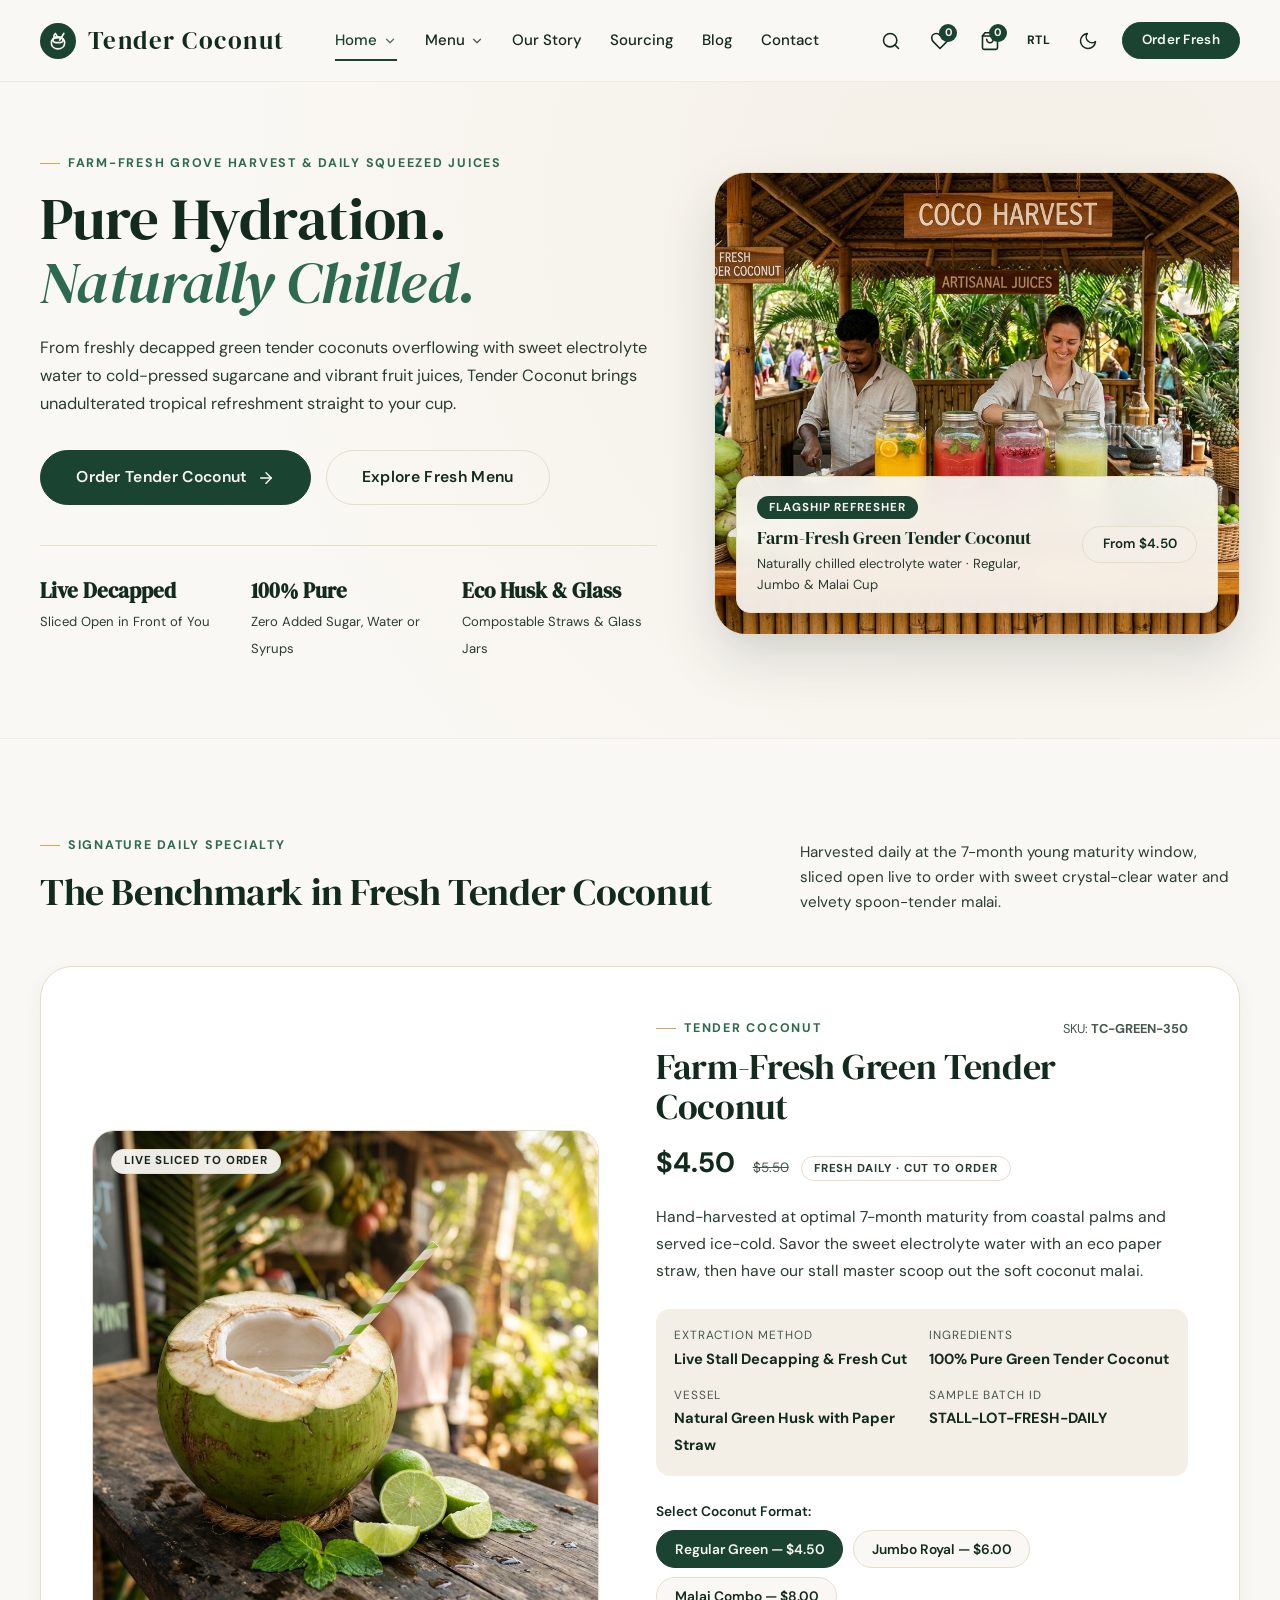
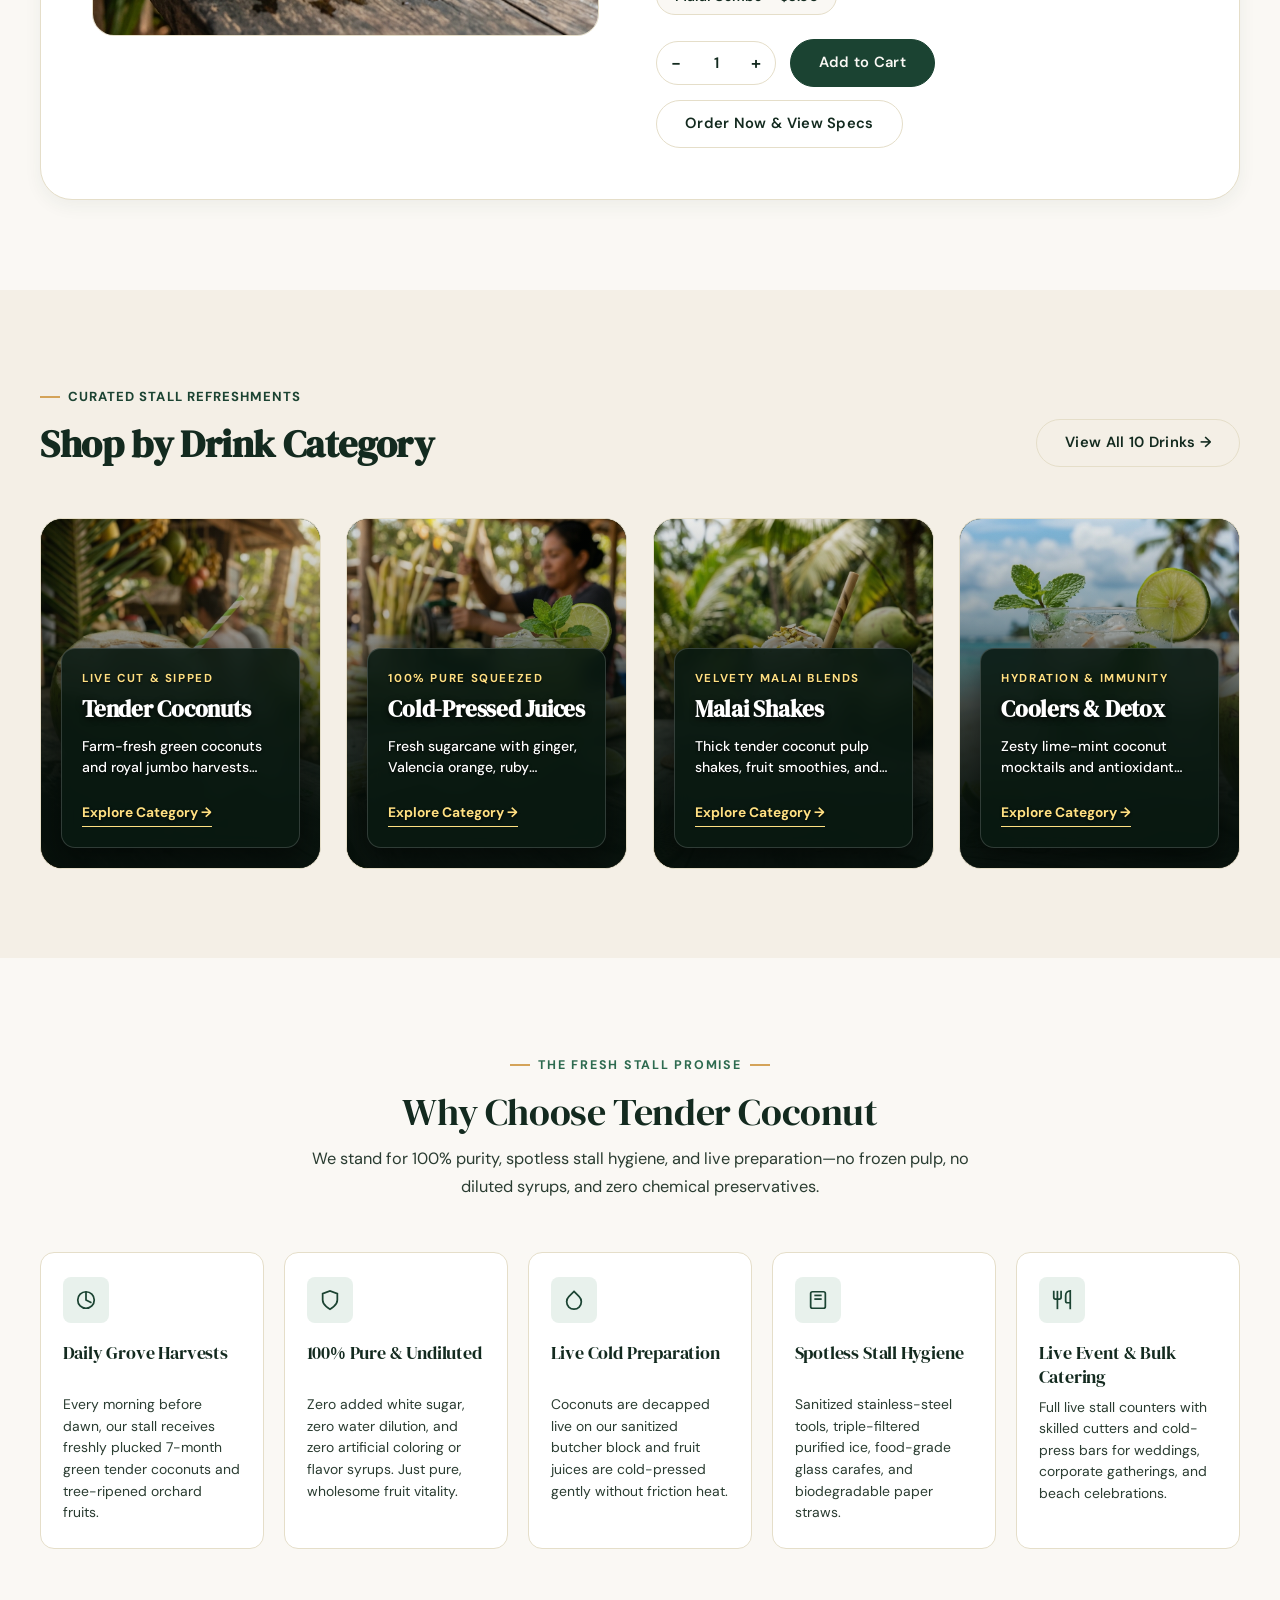
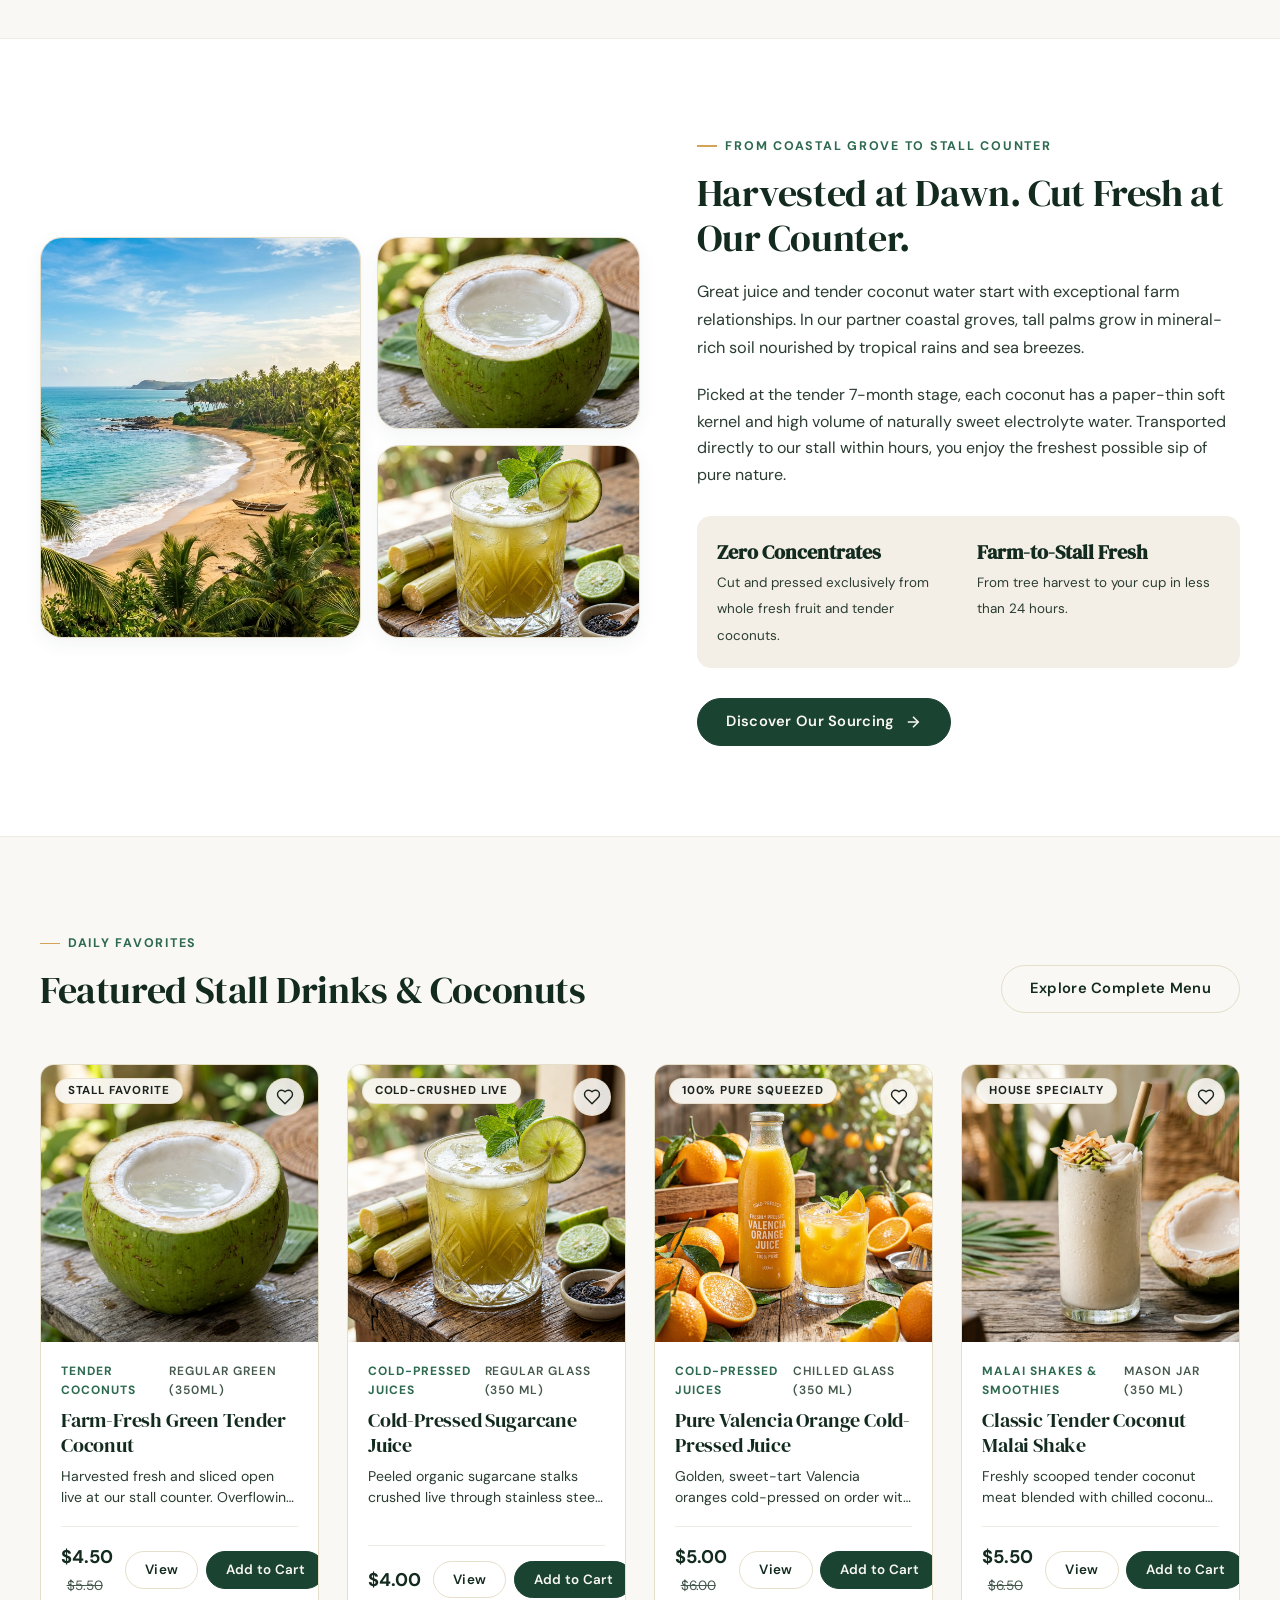
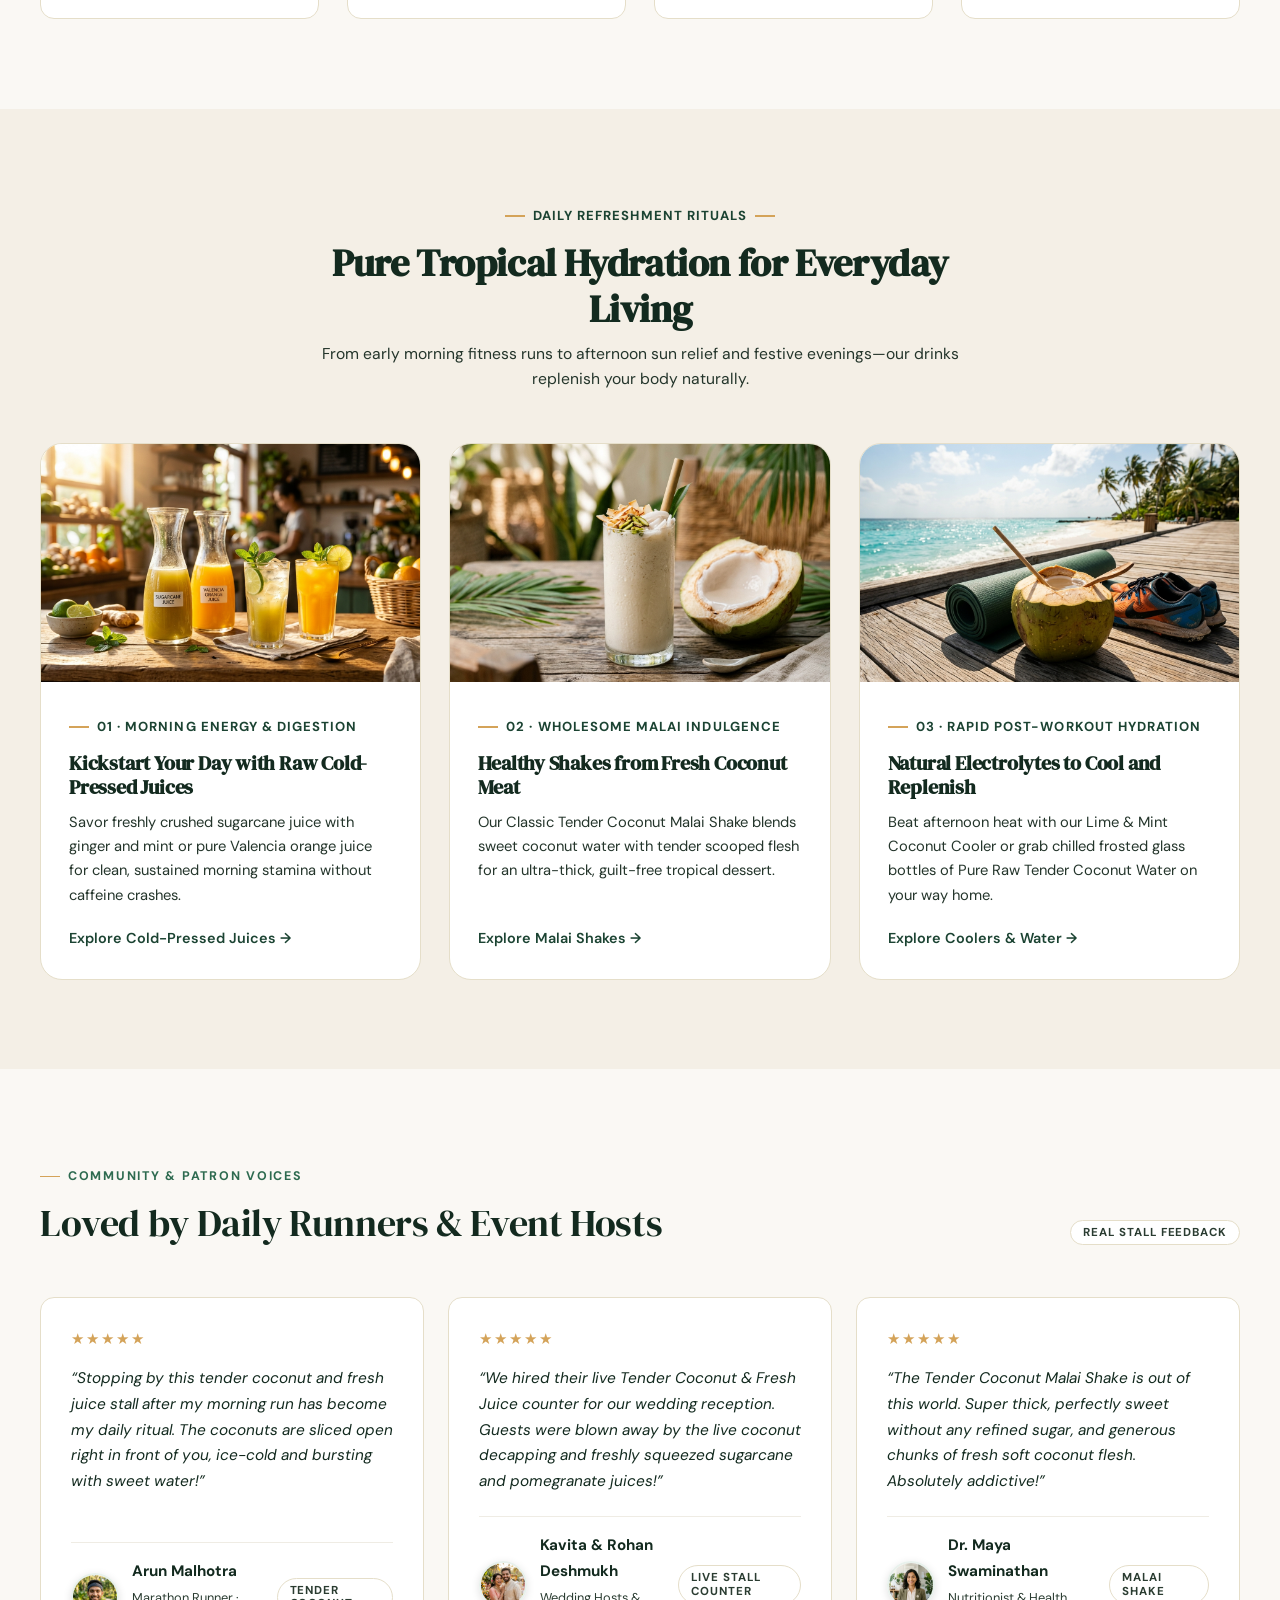
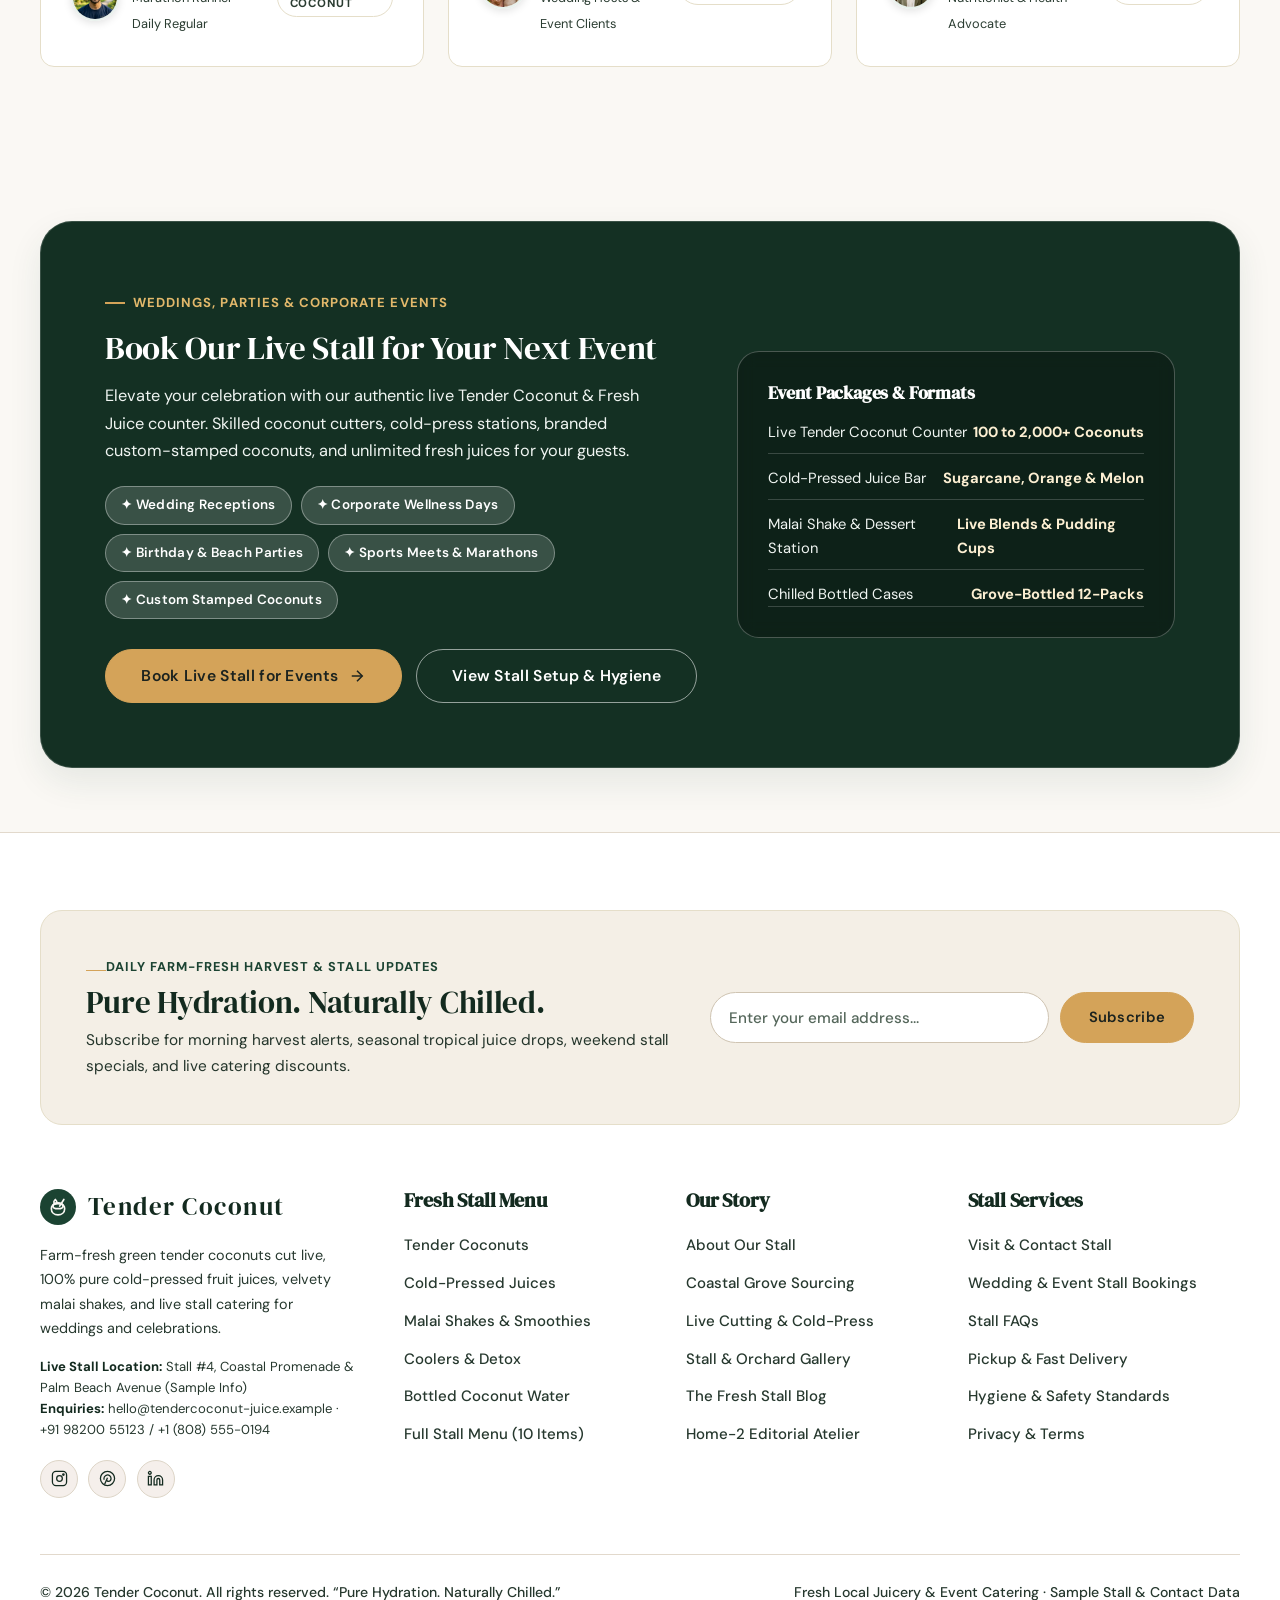
==== commit 457b94da: "Your commit message" ====
--- a/index.html
+++ b/index.html
@@ -196,41 +196,42 @@
         <div class="category-grid">
           <a href="shop.html?category=Tender+Coconuts" class="category-card">
             <img src="assets/images/cat-vco.jpg" alt="Tender Coconuts category" loading="lazy" width="420" height="525">
-            <span class="category-card-tag">Live Cut &amp; Sipped</span>
-            <h3 class="category-card-title">Tender Coconuts</h3>
-            <p class="category-card-desc">Farm-fresh green coconuts and royal jumbo harvests with sweet water and malai.
-            </p>
-            <span class="category-card-link">Explore Category →</span>
+            <div class="category-card-content">
+              <span class="category-card-tag">Live Cut &amp; Sipped</span>
+              <h3 class="category-card-title">Tender Coconuts</h3>
+              <p class="category-card-desc" style="color: #FFFFFF !important;">Farm-fresh green coconuts and royal jumbo harvests with sweet water and malai.</p>
+              <span class="category-card-link">Explore Category →</span>
+            </div>
           </a>
 
           <a href="shop.html?category=Cold-Pressed+Juices" class="category-card">
-            <img src="assets/images/product-cold-pressed.jpg" alt="Cold-Pressed Juices category" loading="lazy"
-              width="420" height="525">
-            <span class="category-card-tag">100% Pure Squeezed</span>
-            <h3 class="category-card-title">Cold-Pressed Juices</h3>
-            <p class="category-card-desc">Fresh sugarcane with ginger, Valencia orange, ruby pomegranate, and
-              watermelon.</p>
-            <span class="category-card-link">Explore Category →</span>
+            <img src="assets/images/product-cold-pressed.jpg" alt="Cold-Pressed Juices category" loading="lazy" width="420" height="525">
+            <div class="category-card-content">
+              <span class="category-card-tag">100% Pure Squeezed</span>
+              <h3 class="category-card-title">Cold-Pressed Juices</h3>
+              <p class="category-card-desc" style="color: #FFFFFF !important;">Fresh sugarcane with ginger, Valencia orange, ruby pomegranate, and watermelon.</p>
+              <span class="category-card-link">Explore Category →</span>
+            </div>
           </a>
 
           <a href="shop.html?category=Malai+Shakes+%26+Smoothies" class="category-card">
-            <img src="assets/images/cat-desiccated.jpg" alt="Malai Shakes and Smoothies category" loading="lazy"
-              width="420" height="525">
-            <span class="category-card-tag">Velvety Malai Blends</span>
-            <h3 class="category-card-title">Malai Shakes</h3>
-            <p class="category-card-desc">Thick tender coconut pulp shakes, fruit smoothies, and creamy chilled pudding
-              cups.</p>
-            <span class="category-card-link">Explore Category →</span>
+            <img src="assets/images/cat-desiccated.jpg" alt="Malai Shakes and Smoothies category" loading="lazy" width="420" height="525">
+            <div class="category-card-content">
+              <span class="category-card-tag">Velvety Malai Blends</span>
+              <h3 class="category-card-title">Malai Shakes</h3>
+              <p class="category-card-desc" style="color: #FFFFFF !important;">Thick tender coconut pulp shakes, fruit smoothies, and creamy chilled pudding cups.</p>
+              <span class="category-card-link">Explore Category →</span>
+            </div>
           </a>
 
           <a href="shop.html?category=Coolers+%26+Detox" class="category-card">
-            <img src="assets/images/cat-chips.jpg" alt="Coolers and Detox category" loading="lazy" width="420"
-              height="525">
-            <span class="category-card-tag">Hydration &amp; Immunity</span>
-            <h3 class="category-card-title">Coolers &amp; Detox</h3>
-            <p class="category-card-desc">Zesty lime-mint coconut mocktails and antioxidant apple-beetroot-carrot
-              cleansers.</p>
-            <span class="category-card-link">Explore Category →</span>
+            <img src="assets/images/cat-chips.jpg" alt="Coolers and Detox category" loading="lazy" width="420" height="525">
+            <div class="category-card-content">
+              <span class="category-card-tag">Hydration &amp; Immunity</span>
+              <h3 class="category-card-title">Coolers &amp; Detox</h3>
+              <p class="category-card-desc" style="color: #FFFFFF !important;">Zesty lime-mint coconut mocktails and antioxidant apple-beetroot-carrot cleansers.</p>
+              <span class="category-card-link">Explore Category →</span>
+            </div>
           </a>
         </div>
       </div>
@@ -319,18 +320,18 @@
       <div class="container story-split">
         <div class="story-collage">
           <div class="story-collage-main">
-            <img src="assets/images/sourcing-plantation.jpg"
-              alt="Coastal coconut palm grove at golden hour with freshly harvested tender green coconuts"
+            <img src="assets/images/sourcing-hero.jpg"
+              alt="Coastal coconut palm grove at dawn with freshly harvested tender green coconuts"
               loading="lazy" width="520" height="650">
           </div>
           <div class="story-collage-side">
             <div class="collage-box">
-              <img src="assets/images/process-selection.jpg"
+              <img src="assets/images/signature-coconut.jpg"
                 alt="Stall master inspecting freshly cracked tender green coconut with sweet water and malai"
                 loading="lazy" width="380" height="310">
             </div>
             <div class="collage-box">
-              <img src="assets/images/process-extraction.jpg"
+              <img src="assets/images/signature-sugarcane.jpg"
                 alt="Live sugarcane and fruit cold extraction at the stall counter" loading="lazy" width="380"
                 height="310">
             </div>
@@ -410,8 +411,8 @@
           <article
             style="background:var(--color-surface); border:1px solid var(--color-border); border-radius:var(--radius-lg); overflow:hidden; display:flex; flex-direction:column;">
             <div style="aspect-ratio:16/10; overflow:hidden;">
-              <img src="assets/images/lifestyle-pouring.jpg"
-                alt="Chilled refreshing lime mint coconut water cooler with ice and citrus" loading="lazy"
+              <img src="assets/images/lifestyle-morning-juice.jpg"
+                alt="Chilled morning cold-pressed sugarcane and Valencia orange juices with mint and lime" loading="lazy"
                 style="width:100%; height:100%; object-fit:cover;">
             </div>
             <div style="padding:1.75rem; flex:1; display:flex; flex-direction:column; justify-content:space-between;">
@@ -432,7 +433,7 @@
           <article
             style="background:var(--color-surface); border:1px solid var(--color-border); border-radius:var(--radius-lg); overflow:hidden; display:flex; flex-direction:column;">
             <div style="aspect-ratio:16/10; overflow:hidden;">
-              <img src="assets/images/product-cream.jpg"
+              <img src="assets/images/lifestyle-malai-shake.jpg"
                 alt="Thick tender coconut malai shake garnished with roasted pistachios" loading="lazy"
                 style="width:100%; height:100%; object-fit:cover;">
             </div>
@@ -453,8 +454,8 @@
           <article
             style="background:var(--color-surface); border:1px solid var(--color-border); border-radius:var(--radius-lg); overflow:hidden; display:flex; flex-direction:column;">
             <div style="aspect-ratio:16/10; overflow:hidden;">
-              <img src="assets/images/product-chips.jpg"
-                alt="Lime and mint tender coconut cooler mocktail with crushed ice" loading="lazy"
+              <img src="assets/images/lifestyle-hydration-beach.jpg"
+                alt="Decapped green tender coconut with straw on sunny boardwalk after run" loading="lazy"
                 style="width:100%; height:100%; object-fit:cover;">
             </div>
             <div style="padding:1.75rem; flex:1; display:flex; flex-direction:column; justify-content:space-between;">
@@ -495,9 +496,12 @@
               </p>
             </div>
             <div class="testimonial-author">
-              <div>
-                <strong style="display:block; font-size:0.95rem;">Arun Malhotra</strong>
-                <span style="font-size:0.8rem; color:var(--color-text-muted);">Marathon Runner · Daily Regular</span>
+              <div style="display:flex; align-items:center; gap:0.85rem;">
+                <img src="assets/images/avatar-1.jpg" alt="Arun Malhotra" class="testimonial-avatar" width="48" height="48" loading="lazy">
+                <div>
+                  <strong style="display:block; font-size:0.95rem;">Arun Malhotra</strong>
+                  <span style="font-size:0.8rem; color:var(--color-text-muted);">Marathon Runner · Daily Regular</span>
+                </div>
               </div>
               <span class="badge badge-outline">Tender Coconut</span>
             </div>
@@ -512,9 +516,12 @@
               </p>
             </div>
             <div class="testimonial-author">
-              <div>
-                <strong style="display:block; font-size:0.95rem;">Kavita &amp; Rohan Deshmukh</strong>
-                <span style="font-size:0.8rem; color:var(--color-text-muted);">Wedding Hosts &amp; Event Clients</span>
+              <div style="display:flex; align-items:center; gap:0.85rem;">
+                <img src="assets/images/avatar-2.jpg" alt="Kavita &amp; Rohan Deshmukh" class="testimonial-avatar" width="48" height="48" loading="lazy">
+                <div>
+                  <strong style="display:block; font-size:0.95rem;">Kavita &amp; Rohan Deshmukh</strong>
+                  <span style="font-size:0.8rem; color:var(--color-text-muted);">Wedding Hosts &amp; Event Clients</span>
+                </div>
               </div>
               <span class="badge badge-outline">Live Stall Counter</span>
             </div>
@@ -529,9 +536,12 @@
               </p>
             </div>
             <div class="testimonial-author">
-              <div>
-                <strong style="display:block; font-size:0.95rem;">Dr. Maya Swaminathan</strong>
-                <span style="font-size:0.8rem; color:var(--color-text-muted);">Nutritionist &amp; Health Advocate</span>
+              <div style="display:flex; align-items:center; gap:0.85rem;">
+                <img src="assets/images/avatar-3.jpg" alt="Dr. Maya Swaminathan" class="testimonial-avatar" width="48" height="48" loading="lazy">
+                <div>
+                  <strong style="display:block; font-size:0.95rem;">Dr. Maya Swaminathan</strong>
+                  <span style="font-size:0.8rem; color:var(--color-text-muted);">Nutritionist &amp; Health Advocate</span>
+                </div>
               </div>
               <span class="badge badge-outline">Malai Shake</span>
             </div>
--- a/assets/css/styles.css
+++ b/assets/css/styles.css
@@ -1078,10 +1078,30 @@
   border-radius: var(--radius-xs);
 }
 
+.mobile-nav-trigger.active {
+  color: var(--color-primary) !important;
+  font-weight: 700 !important;
+  background-color: var(--color-primary-light);
+  padding-left: 0.75rem;
+  padding-right: 0.75rem;
+  border-radius: var(--radius-sm);
+  border-left: 3px solid var(--color-primary);
+}
+
 .mobile-subnav a:hover,
 .mobile-subnav a.active {
-  color: var(--color-primary);
-  background-color: var(--color-secondary);
+  color: var(--color-primary) !important;
+  font-weight: 700 !important;
+  background-color: var(--color-primary-light) !important;
+  border-left: 3px solid var(--color-primary) !important;
+  padding-left: 0.75rem !important;
+}
+
+[data-theme="dark"] .mobile-nav-trigger.active,
+[data-theme="dark"] .mobile-subnav a.active {
+  background-color: rgba(45, 106, 79, 0.25) !important;
+  color: #A3E635 !important;
+  border-left-color: #A3E635 !important;
 }
 
 .mobile-drawer-footer {
@@ -1429,9 +1449,14 @@
 .product-card-title {
   font-family: var(--font-heading);
   font-size: 1.22rem;
-  line-height: 1.28;
+  line-height: 1.3;
   margin-bottom: 0.45rem;
   color: var(--color-text);
+  min-height: 3.15rem;
+  display: -webkit-box;
+  -webkit-line-clamp: 2;
+  -webkit-box-orient: vertical;
+  overflow: hidden;
 }
 
 .product-card-title a:hover {
@@ -1441,8 +1466,9 @@
 .product-card-desc {
   font-size: 0.88rem;
   color: var(--color-text-muted);
-  line-height: 1.55;
+  line-height: 1.5;
   margin-bottom: 1.1rem;
+  min-height: 2.65rem;
   display: -webkit-box;
   -webkit-line-clamp: 2;
   -webkit-box-orient: vertical;
@@ -1504,13 +1530,14 @@
   overflow: hidden;
   aspect-ratio: 4 / 5;
   border: 1px solid var(--color-border);
-  background-color: var(--color-secondary);
+  background-color: #0A1A12;
   display: flex;
   flex-direction: column;
   justify-content: flex-end;
-  padding: 1.6rem;
+  padding: 1.25rem;
   color: #FAF8F4;
   isolation: isolate;
+  text-decoration: none;
 }
 
 .category-card img {
@@ -1529,11 +1556,10 @@
   inset: 0;
   background: linear-gradient(
     180deg,
-    rgba(8, 20, 14, 0.05) 0%,
-    rgba(8, 20, 14, 0.25) 30%,
-    rgba(8, 20, 14, 0.75) 55%,
-    rgba(8, 20, 14, 0.94) 80%,
-    rgba(6, 16, 11, 0.98) 100%
+    rgba(6, 16, 11, 0.08) 0%,
+    rgba(6, 16, 11, 0.35) 30%,
+    rgba(6, 16, 11, 0.82) 58%,
+    rgba(6, 16, 11, 0.98) 85%
   );
   z-index: -1;
   transition: background 0.3s ease;
@@ -1542,12 +1568,24 @@
 .category-card:hover::after {
   background: linear-gradient(
     180deg,
-    rgba(8, 20, 14, 0.10) 0%,
-    rgba(8, 20, 14, 0.35) 30%,
-    rgba(8, 20, 14, 0.85) 55%,
-    rgba(8, 20, 14, 0.97) 80%,
-    rgba(6, 16, 11, 0.99) 100%
+    rgba(6, 16, 11, 0.12) 0%,
+    rgba(6, 16, 11, 0.45) 30%,
+    rgba(6, 16, 11, 0.90) 58%,
+    rgba(6, 16, 11, 0.99) 85%
   );
+}
+
+.category-card-content {
+  display: flex;
+  flex-direction: column;
+  background: rgba(10, 26, 18, 0.88);
+  border: 1px solid rgba(255, 255, 255, 0.16);
+  backdrop-filter: blur(8px);
+  -webkit-backdrop-filter: blur(8px);
+  border-radius: var(--radius-md);
+  padding: 1.25rem;
+  min-height: 200px;
+  box-shadow: 0 10px 24px rgba(0, 0, 0, 0.45);
 }
 
 .category-card-tag {
@@ -1558,52 +1596,53 @@
   letter-spacing: 0.14em;
   color: #FFE082;
   font-weight: 700;
-  margin-bottom: 0.5rem;
-  padding: 0.25rem 0.65rem;
-  background: rgba(10, 26, 18, 0.78);
-  border: 1px solid rgba(255, 224, 130, 0.4);
-  border-radius: var(--radius-pill);
+  margin-bottom: 0.45rem;
   align-self: flex-start;
-  backdrop-filter: blur(6px);
-  -webkit-backdrop-filter: blur(6px);
   text-shadow: 0 1px 2px rgba(0, 0, 0, 0.85);
 }
 
 .category-card-title {
   font-family: var(--font-heading);
-  font-size: 1.6rem;
+  font-size: 1.45rem;
   font-weight: 700;
-  color: #FFFFFF;
+  color: #FFFFFF !important;
   margin-bottom: 0.45rem;
   line-height: 1.25;
-  text-shadow: 0 2px 8px rgba(0, 0, 0, 0.95);
+  min-height: 2.1rem;
+  text-shadow: 0 2px 6px rgba(0, 0, 0, 0.9);
 }
 
 .category-card-desc {
   font-size: 0.88rem;
-  line-height: 1.45;
-  color: #F8F9FA;
+  line-height: 1.5;
+  color: #FFFFFF !important;
   font-weight: 500;
-  margin-bottom: 1.1rem;
-  text-shadow: 0 1px 4px rgba(0, 0, 0, 0.9);
+  margin-bottom: 0.85rem;
+  min-height: 2.75rem;
+  display: -webkit-box;
+  -webkit-line-clamp: 2;
+  -webkit-box-orient: vertical;
+  overflow: hidden;
+  text-shadow: 0 1px 3px rgba(0, 0, 0, 0.95);
 }
 
 .category-card-link {
   display: inline-flex;
   align-items: center;
   gap: 0.5rem;
-  font-size: 0.88rem;
+  font-size: 0.86rem;
   font-weight: 700;
-  color: #FFE082;
-  padding-bottom: 3px;
-  border-bottom: 2px solid #FFE082;
+  color: #FFE082 !important;
+  margin-top: auto;
   align-self: flex-start;
+  border-bottom: 1.5px solid #FFE082;
+  padding-bottom: 2px;
   text-shadow: 0 1px 3px rgba(0, 0, 0, 0.9);
-  transition: gap var(--transition-fast), color var(--transition-fast), border-color var(--transition-fast);
+  transition: gap var(--transition-fast), color var(--transition-fast);
 }
 
 .category-card:hover .category-card-link {
-  color: #FFFFFF;
+  color: #FFFFFF !important;
   border-bottom-color: #FFFFFF;
   gap: 0.75rem;
 }
@@ -1852,6 +1891,9 @@
   border: 1px solid var(--color-border);
   border-radius: var(--radius-md);
   padding: 1.5rem 1.35rem;
+  display: flex;
+  flex-direction: column;
+  height: 100%;
   transition: transform var(--transition-fast), border-color var(--transition-fast);
 }
 
@@ -1870,29 +1912,38 @@
   align-items: center;
   justify-content: center;
   margin-bottom: 1.1rem;
+  flex-shrink: 0;
 }
 
 .pillar-card h3 {
   font-size: 1.15rem;
   margin-bottom: 0.5rem;
+  min-height: 2.85rem;
+  line-height: 1.3;
 }
 
 .pillar-card p {
   font-size: 0.87rem;
   color: var(--color-text-muted);
+  line-height: 1.55;
+  margin: 0;
 }
 
 /* Story Split Section */
 .story-split {
   display: grid;
   grid-template-columns: 1.05fr 0.95fr;
-  gap: clamp(2rem, 4.5vw, 4.25rem);
-  align-items: center;
+  gap: clamp(2rem, 4.5vw, 4rem);
+  align-items: center;
+}
+
+.story-split > * {
+  min-width: 0;
 }
 
 .story-collage {
   display: grid;
-  grid-template-columns: 1.15fr 0.85fr;
+  grid-template-columns: 1.1fr 0.9fr;
   gap: 1rem;
   align-items: stretch;
 }
@@ -1902,36 +1953,62 @@
   overflow: hidden;
   border: 1px solid var(--color-border);
   aspect-ratio: 4 / 5;
+  box-shadow: var(--shadow-sm);
 }
 
 .story-collage-side {
-  display: flex;
-  flex-direction: column;
+  display: grid;
+  grid-template-rows: 1fr 1fr;
   gap: 1rem;
+  height: 100%;
 }
 
 .story-collage-side .collage-box {
-  flex: 1;
   border-radius: var(--radius-lg);
   overflow: hidden;
   border: 1px solid var(--color-border);
+  position: relative;
+  box-shadow: var(--shadow-sm);
+  min-height: 150px;
+}
+
+.story-collage-side .collage-box img {
+  position: absolute;
+  inset: 0;
+  width: 100%;
+  height: 100%;
+  object-fit: cover;
 }
 
 .story-collage img {
   width: 100%;
   height: 100%;
   object-fit: cover;
+  display: block;
 }
 
 @media (max-width: 960px) {
   .story-split {
     grid-template-columns: 1fr;
+    gap: 2rem;
+  }
+  .story-collage-side .collage-box {
+    min-height: 160px;
   }
 }
 
 @media (max-width: 520px) {
   .story-collage {
     grid-template-columns: 1fr;
+  }
+  .story-collage-side {
+    grid-template-rows: auto;
+    grid-template-columns: 1fr 1fr;
+    height: auto;
+  }
+  .story-collage-side .collage-box {
+    aspect-ratio: 4 / 3;
+    min-height: auto;
   }
 }
 
@@ -1976,8 +2053,31 @@
   display: flex;
   align-items: center;
   justify-content: space-between;
+  gap: 0.85rem;
   padding-top: 1rem;
   border-top: 1px solid var(--color-border-subtle);
+}
+
+.testimonial-avatar {
+  width: 48px;
+  height: 48px;
+  border-radius: 50%;
+  object-fit: cover;
+  border: 2px solid var(--color-primary-light);
+  flex-shrink: 0;
+  box-shadow: 0 2px 8px rgba(0, 0, 0, 0.12);
+}
+
+.btn-outline-white {
+  background-color: transparent !important;
+  color: #FAF8F4 !important;
+  border: 1.5px solid rgba(255, 255, 255, 0.45) !important;
+}
+
+.btn-outline-white:hover {
+  background-color: #FAF8F4 !important;
+  color: #1B4332 !important;
+  border-color: #FAF8F4 !important;
 }
 
 /* Bulk Banner (Section Directly Above Footer on Home Page) */
@@ -2085,51 +2185,142 @@
    9. HOME-2 PAGE — EDITORIAL ARCHITECTURAL ALTERNATIVE HOMEPAGE
    ========================================================================== */
 .hero-home2 {
-  display: grid;
-  grid-template-columns: 1fr 1fr;
-  min-height: calc(100vh - var(--header-height));
+  position: relative;
+  min-height: calc(85vh - var(--header-height));
+  display: flex;
+  align-items: center;
+  justify-content: center;
+  overflow: hidden;
   border-bottom: 1px solid var(--color-border);
-}
-
-.hero-home2-left {
-  padding: clamp(1.35rem, 5vw, 5.5rem);
-  display: flex;
-  flex-direction: column;
-  justify-content: center;
-  background-color: var(--color-bg);
-}
-
-.hero-home2-right {
-  position: relative;
-  background-color: var(--color-secondary);
-  overflow: hidden;
-  min-height: 440px;
-}
-
-.hero-home2-right img {
+  background-color: #0B1C13;
+  color: #FAF8F4;
+  padding: clamp(3.5rem, 7vw, 6rem) 0;
+}
+
+.hero-home2-bg {
+  position: absolute;
+  inset: 0;
   width: 100%;
   height: 100%;
   object-fit: cover;
-}
-
-.hero-home2-caption {
+  z-index: 0;
+  filter: brightness(0.62) saturate(1.15);
+}
+
+.hero-home2-overlay {
   position: absolute;
-  bottom: 1.5rem;
-  right: 1.5rem;
-  left: 1.5rem;
-  max-width: 420px;
-  margin-left: auto;
-  background-color: var(--color-header-bg);
-  backdrop-filter: blur(12px);
-  padding: 1.15rem 1.35rem;
+  inset: 0;
+  background: radial-gradient(circle at center, rgba(11, 28, 19, 0.65) 0%, rgba(6, 16, 11, 0.94) 100%);
+  z-index: 1;
+}
+
+.hero-home2-inner {
+  position: relative;
+  z-index: 2;
+  max-width: 960px;
+  margin: 0 auto;
+  text-align: center;
+}
+
+.hero-home2-badge {
+  display: inline-flex;
+  align-items: center;
+  gap: 0.65rem;
+  padding: 0.4rem 1.15rem;
+  border-radius: var(--radius-pill);
+  background: rgba(45, 106, 79, 0.65);
+  border: 1px solid rgba(255, 224, 130, 0.4);
+  font-size: 0.78rem;
+  font-weight: 700;
+  text-transform: uppercase;
+  letter-spacing: 0.12em;
+  color: #FFE082;
+  margin-bottom: 1.5rem;
+  backdrop-filter: blur(8px);
+  -webkit-backdrop-filter: blur(8px);
+}
+
+.hero-home2-title {
+  font-family: var(--font-heading);
+  font-size: clamp(2.35rem, 5.2vw, 4.2rem);
+  line-height: 1.12;
+  color: #FFFFFF;
+  margin-bottom: 1.25rem;
+  text-shadow: 0 4px 18px rgba(0, 0, 0, 0.7);
+}
+
+.hero-home2-title em {
+  font-style: italic;
+  color: #FFE082;
+}
+
+.hero-home2-desc {
+  font-size: clamp(1rem, 1.35vw, 1.2rem);
+  line-height: 1.65;
+  color: rgba(250, 248, 244, 0.92);
+  max-width: 760px;
+  margin: 0 auto 2.25rem;
+  text-shadow: 0 2px 8px rgba(0, 0, 0, 0.8);
+}
+
+.hero-home2-actions {
+  display: flex;
+  flex-wrap: wrap;
+  gap: 1rem;
+  justify-content: center;
+  margin-bottom: 3rem;
+}
+
+.hero-home2-ribbon {
+  display: grid;
+  grid-template-columns: repeat(4, 1fr);
+  gap: 1.15rem;
+  text-align: left;
+}
+
+.hero-home2-metric {
+  background: rgba(14, 36, 24, 0.78);
+  backdrop-filter: blur(10px);
+  -webkit-backdrop-filter: blur(10px);
+  border: 1px solid rgba(255, 255, 255, 0.18);
   border-radius: var(--radius-md);
-  border: 1px solid var(--color-border);
-}
-
-@media (max-width: 991px) {
-  .hero-home2 {
+  padding: 1.15rem 1.25rem;
+  box-shadow: 0 8px 24px rgba(0, 0, 0, 0.35);
+}
+
+.hero-home2-metric span {
+  display: block;
+  font-size: 0.72rem;
+  text-transform: uppercase;
+  letter-spacing: 0.1em;
+  color: #FFE082;
+  font-weight: 700;
+  margin-bottom: 0.35rem;
+}
+
+.hero-home2-metric strong {
+  display: block;
+  font-size: 0.98rem;
+  color: #FFFFFF;
+  line-height: 1.3;
+}
+
+.hero-home2-metric p {
+  font-size: 0.8rem;
+  color: rgba(250, 248, 244, 0.8);
+  margin: 0.25rem 0 0;
+  line-height: 1.4;
+}
+
+@media (max-width: 900px) {
+  .hero-home2-ribbon {
+    grid-template-columns: repeat(2, 1fr);
+  }
+}
+
+@media (max-width: 540px) {
+  .hero-home2-ribbon {
     grid-template-columns: 1fr;
-    min-height: auto;
   }
 }
 
@@ -2168,11 +2359,43 @@
   border: 1px solid var(--color-border);
 }
 
+.editorial-strip-item > div:last-child {
+  display: flex;
+  justify-content: flex-start;
+  align-items: center;
+}
+
+.editorial-strip-item > div:last-child .btn {
+  width: 100%;
+  justify-content: center;
+}
+
 @media (max-width: 820px) {
   .editorial-strip-item {
     grid-template-columns: 1fr;
     gap: 0.75rem;
     padding: 1.35rem 0.5rem;
+  }
+  .editorial-strip-item > div:last-child .btn {
+    width: auto;
+  }
+}
+
+/* Tablet alignment for extraction comparison header */
+.extraction-card-header {
+  display: flex;
+  align-items: center;
+  justify-content: space-between;
+  gap: 0.75rem;
+  min-height: 2.2rem;
+  margin-bottom: 1.25rem;
+}
+@media (max-width: 991px) {
+  .extraction-card-header {
+    flex-direction: column;
+    align-items: flex-start;
+    gap: 0.4rem;
+    min-height: 3.2rem;
   }
 }
 
@@ -2182,7 +2405,14 @@
 .page-hero-compact {
   background-color: var(--color-secondary);
   border-bottom: 1px solid var(--color-border);
-  padding: clamp(2.25rem, 4.5vw, 3.75rem) 0;
+  min-height: 220px;
+  display: flex;
+  align-items: center;
+  padding: 2.25rem 0;
+}
+
+.page-hero-compact .container {
+  width: 100%;
 }
 
 .breadcrumb {
@@ -2909,16 +3139,55 @@
   color: #FAF8F4;
 }
 
-.bg-secondary p,
+.bg-secondary p:not(.category-card-desc),
 .bg-secondary .lead-text {
   color: #24352B !important;
   font-size: 0.98rem;
   line-height: 1.65;
 }
 
-[data-theme="dark"] .bg-secondary p,
+/* Category cards pure white text protection */
+.category-card p,
+.category-card .category-card-desc,
+.bg-secondary .category-card p,
+.bg-secondary .category-card .category-card-desc,
+.bg-secondary .category-card-content p {
+  color: #FFFFFF !important;
+  font-size: 0.88rem;
+  line-height: 1.5;
+  font-weight: 500;
+  text-shadow: 0 1px 3px rgba(0, 0, 0, 0.9);
+}
+
+.category-card h3,
+.category-card .category-card-title,
+.bg-secondary .category-card h3,
+.bg-secondary .category-card .category-card-title {
+  color: #FFFFFF !important;
+}
+
+[data-theme="dark"] .bg-secondary p:not(.category-card-desc),
 [data-theme="dark"] .bg-secondary .lead-text {
   color: #D2DDD5 !important;
+}
+
+/* Promotional & Catering Card Actions (Home-2 and Promo Grids) */
+.promo-card-actions {
+  display: flex;
+  flex-direction: column;
+  gap: 0.75rem;
+  width: 100%;
+  margin-top: auto;
+}
+
+.promo-card-actions .btn {
+  width: 100%;
+  justify-content: center;
+  text-align: center;
+  white-space: normal;
+  padding: 0.85rem 1.25rem;
+  font-size: 0.92rem;
+  box-sizing: border-box;
 }
 
 @media (max-width: 960px) {
@@ -3042,9 +3311,14 @@
 .blog-card-title {
   font-family: var(--font-heading);
   font-size: 1.32rem;
-  line-height: 1.25;
+  line-height: 1.28;
   margin-bottom: 0.65rem;
   color: var(--color-text);
+  min-height: 3.35rem;
+  display: -webkit-box;
+  -webkit-line-clamp: 2;
+  -webkit-box-orient: vertical;
+  overflow: hidden;
 }
 
 .blog-card-title a:hover {
@@ -3056,6 +3330,7 @@
   color: var(--color-text-muted);
   line-height: 1.6;
   margin-bottom: 1.25rem;
+  min-height: 4.3rem;
   display: -webkit-box;
   -webkit-line-clamp: 3;
   -webkit-box-orient: vertical;
